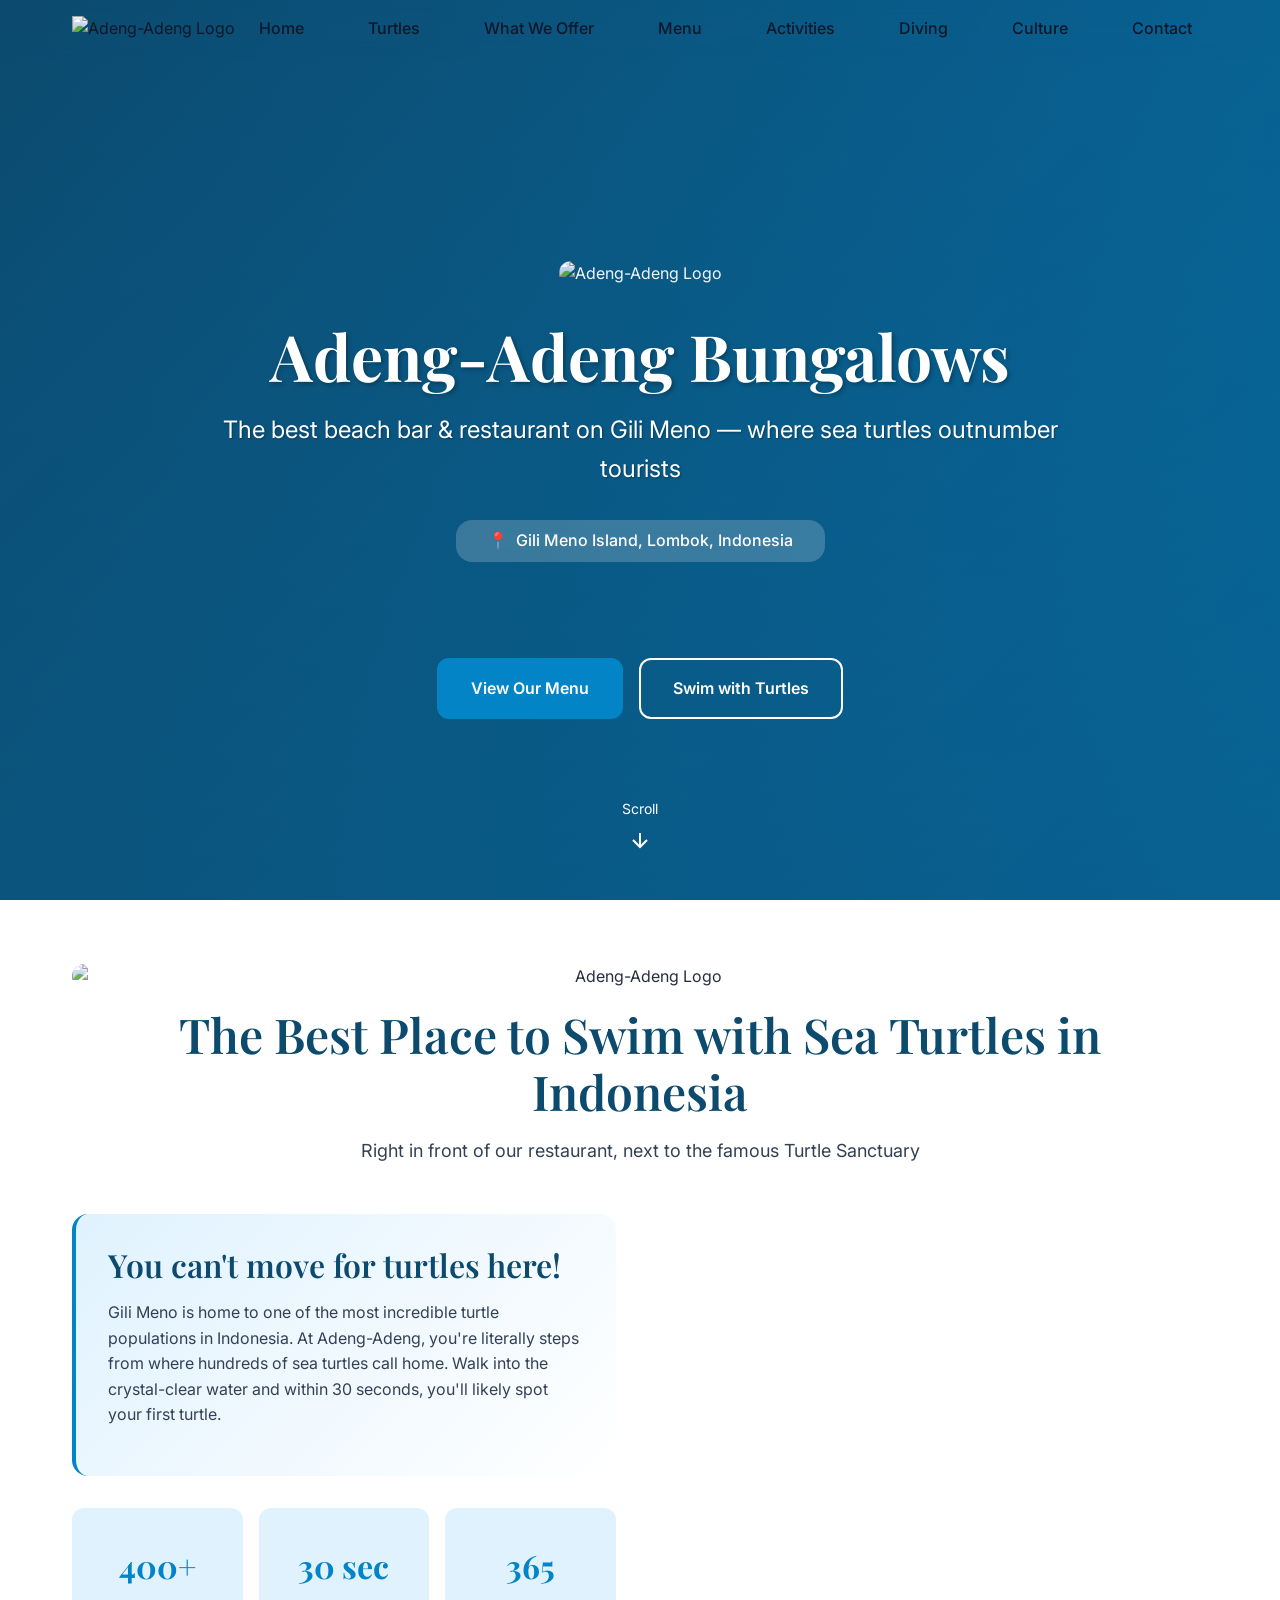
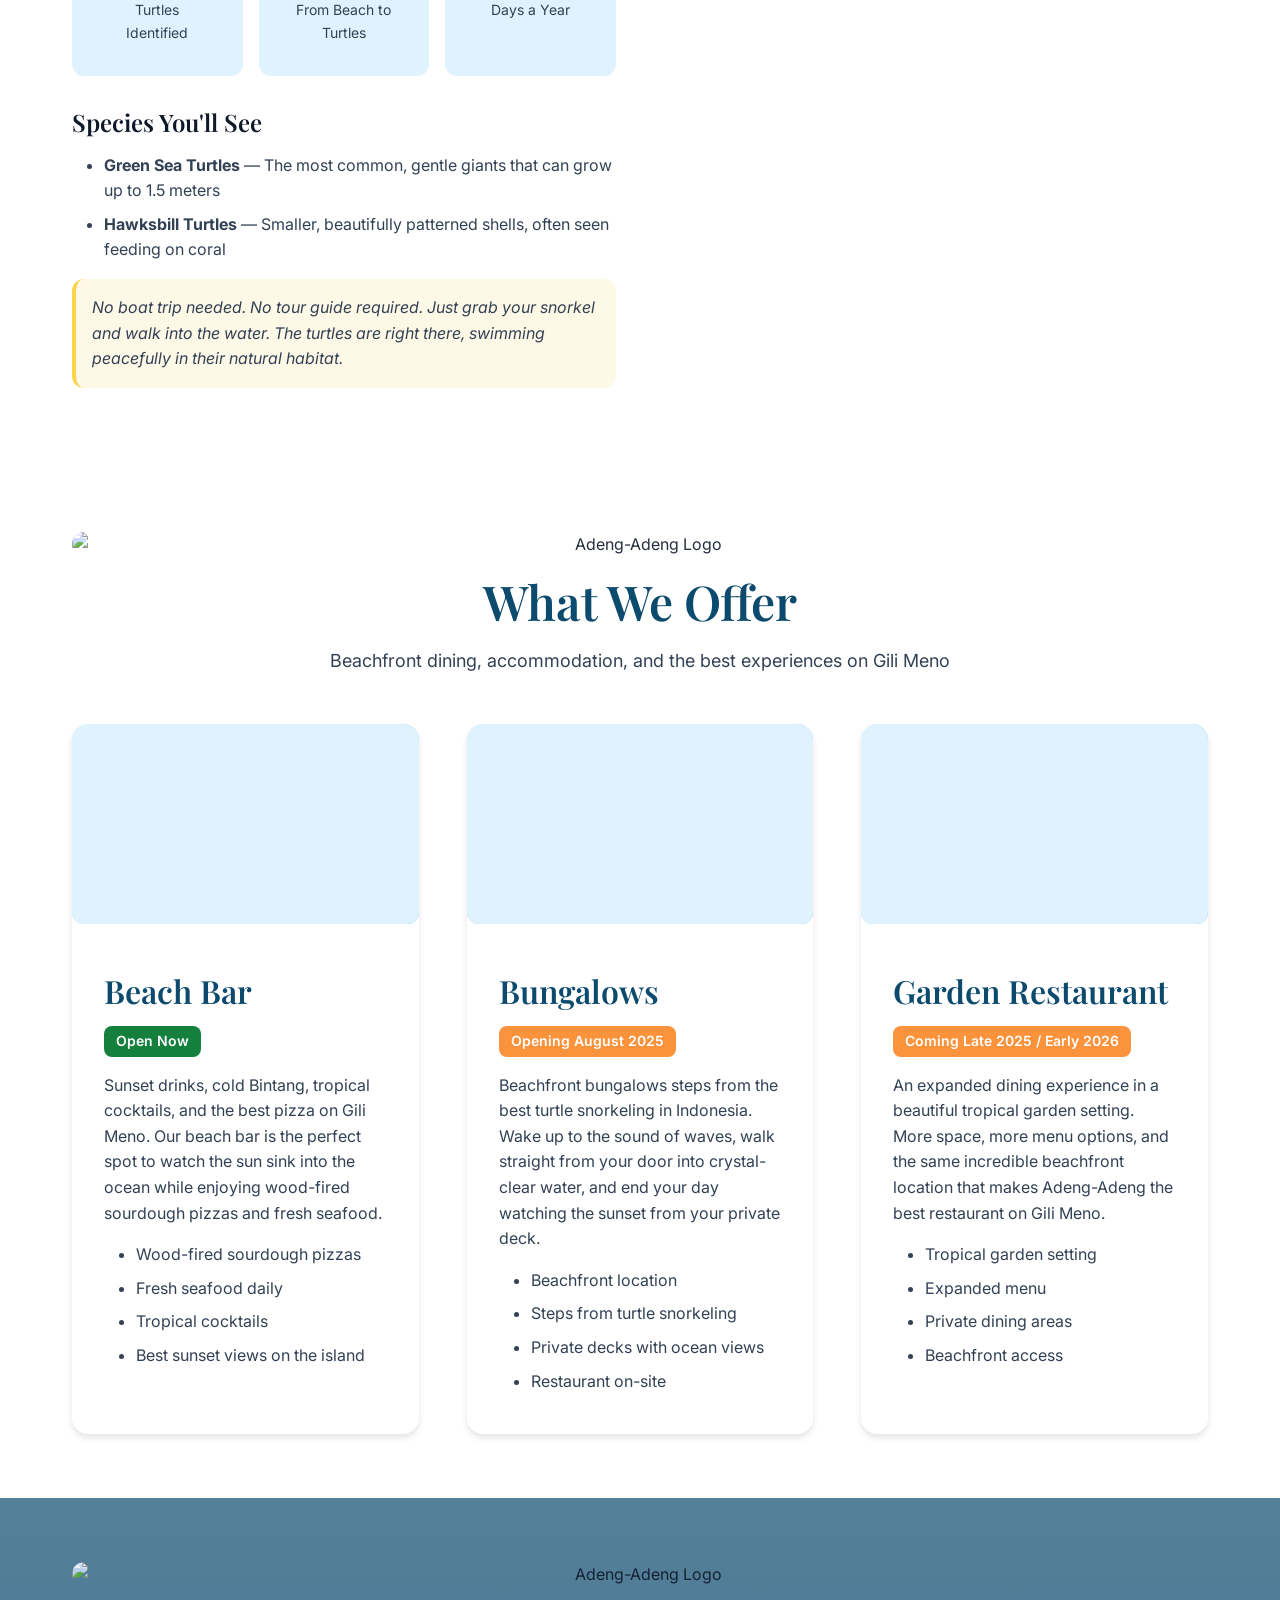
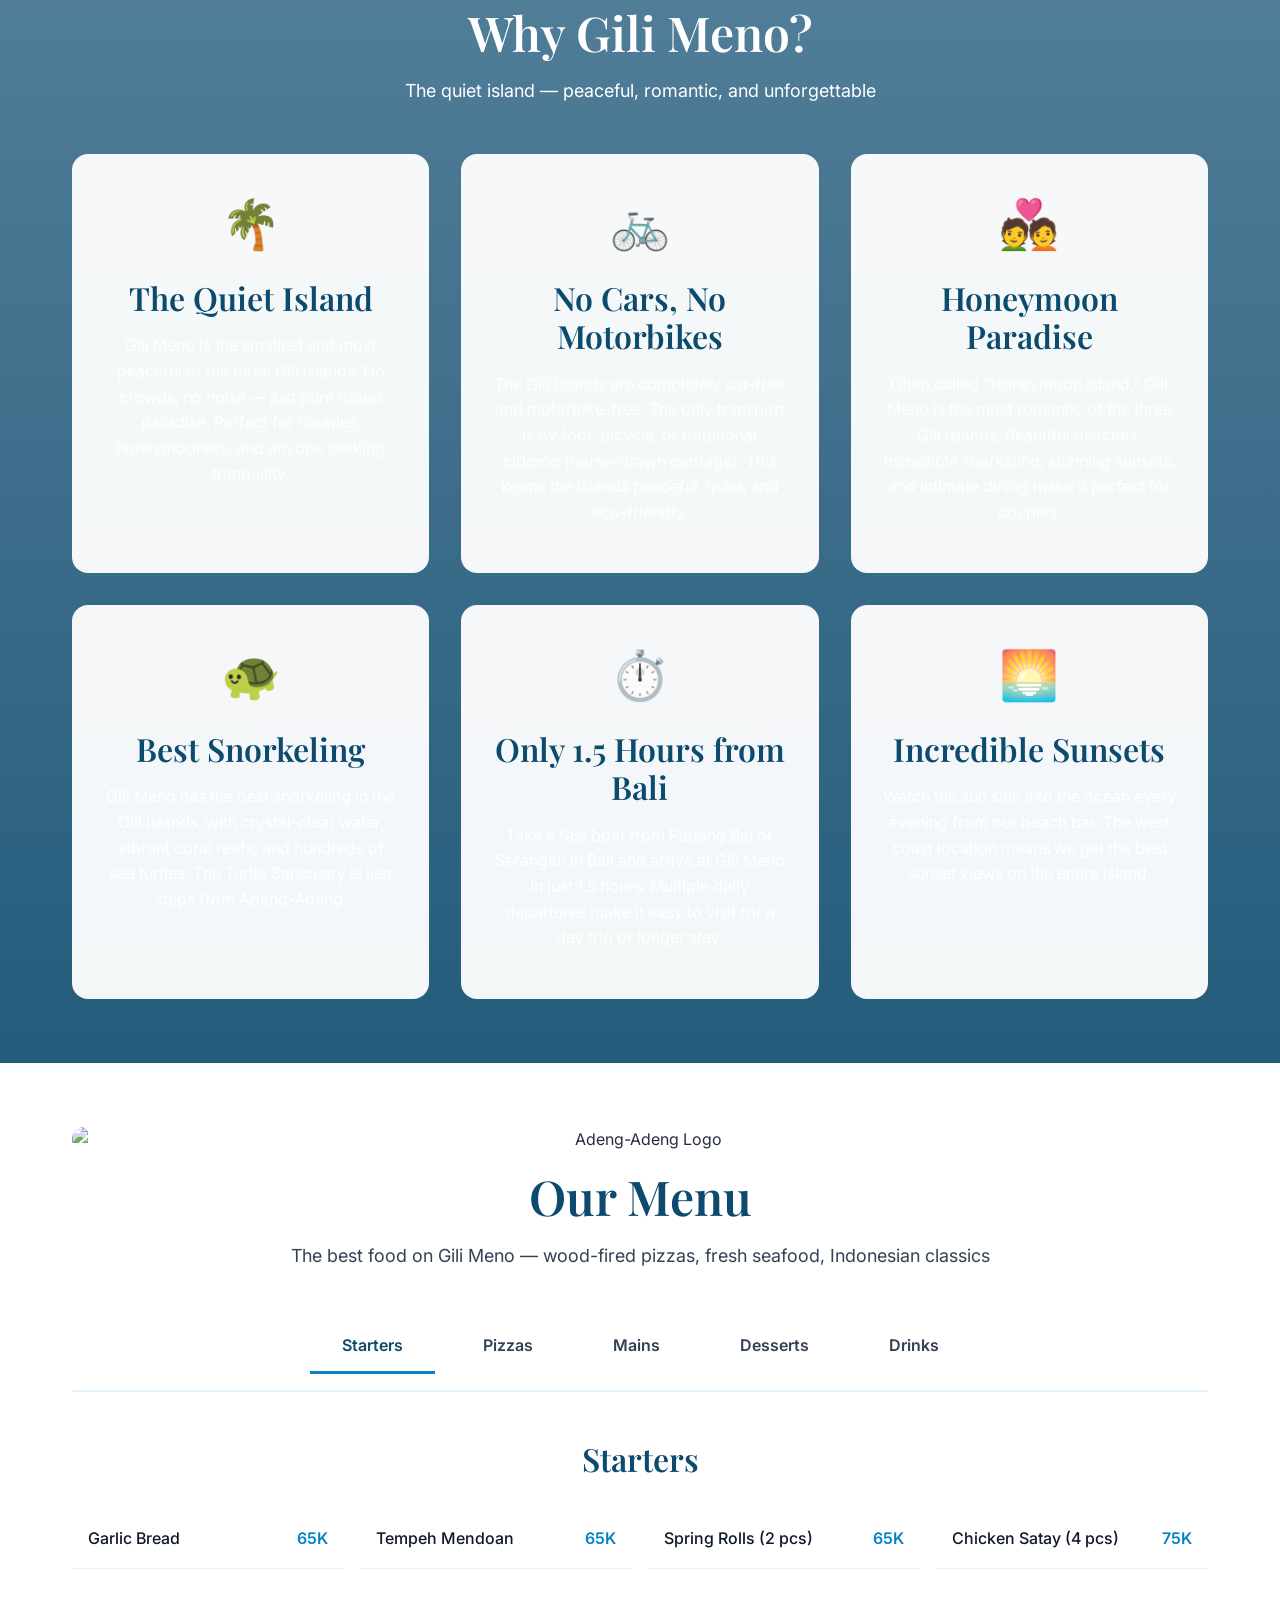
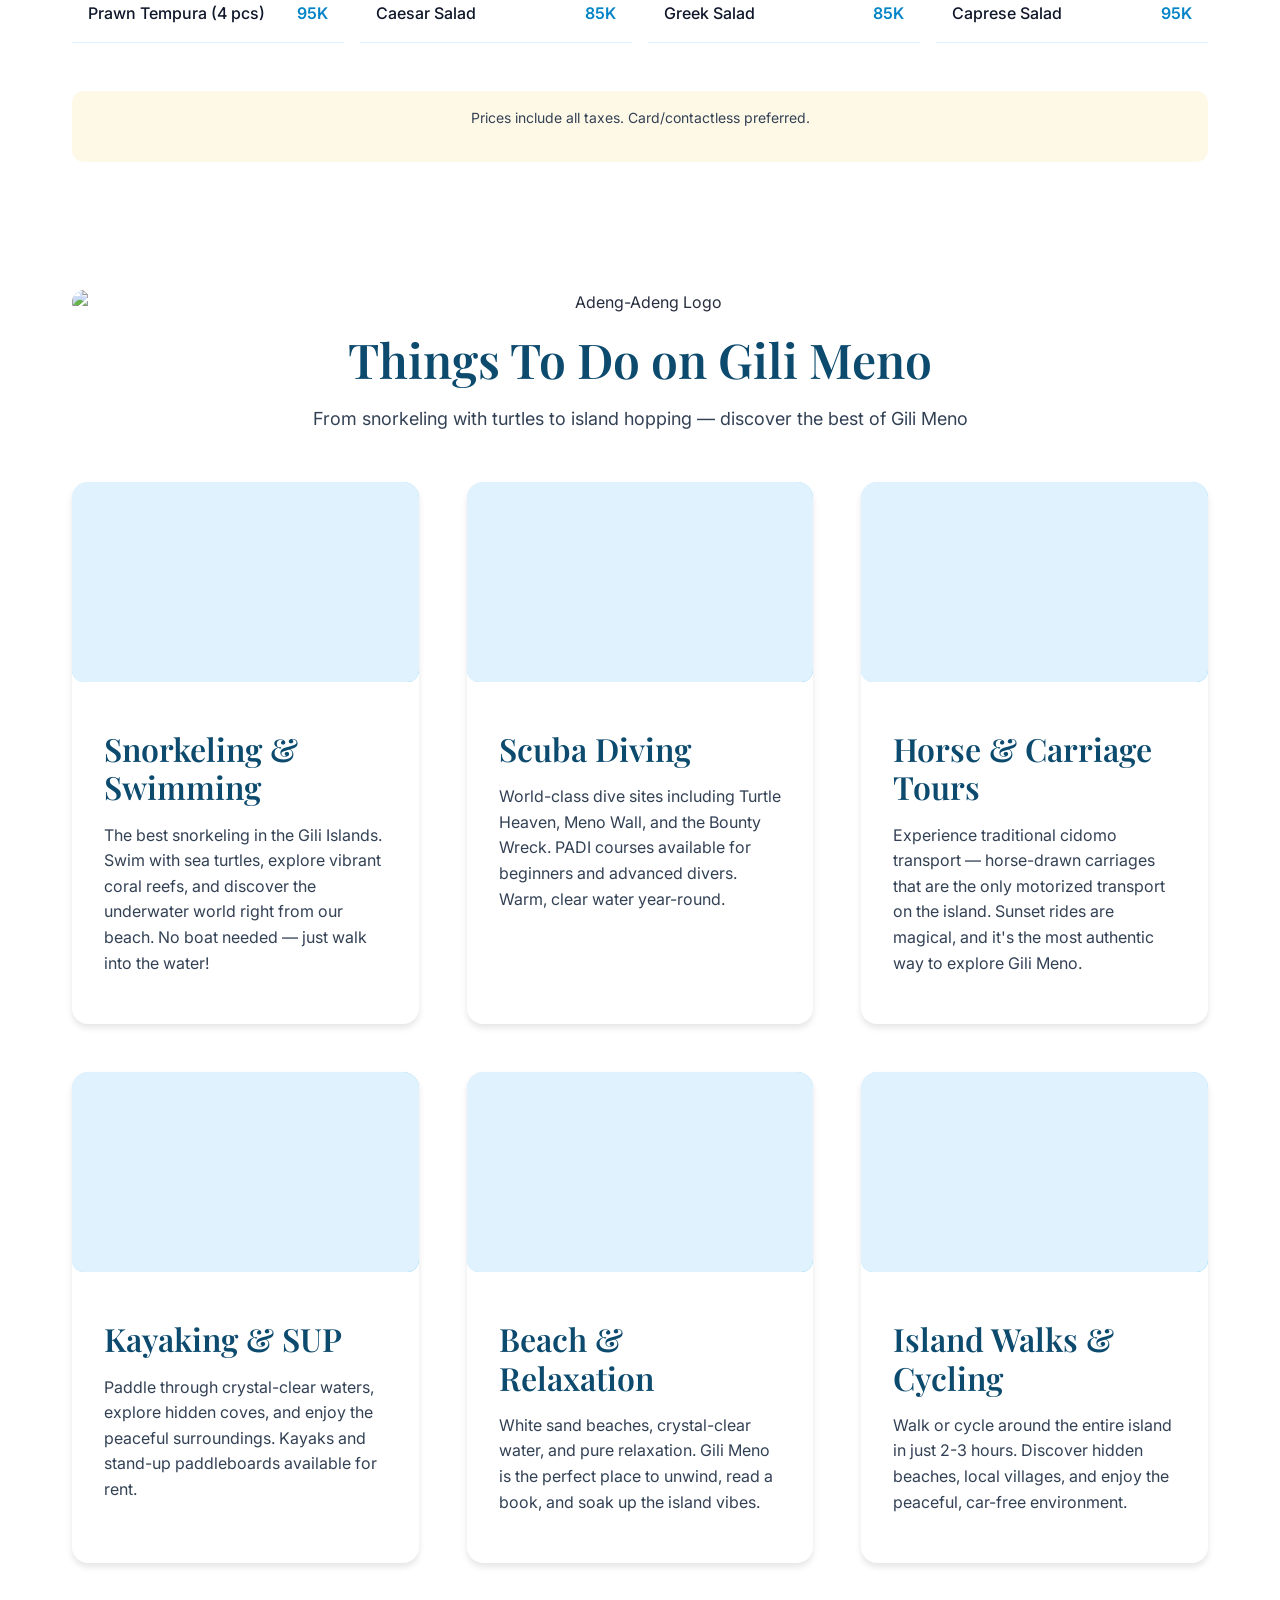
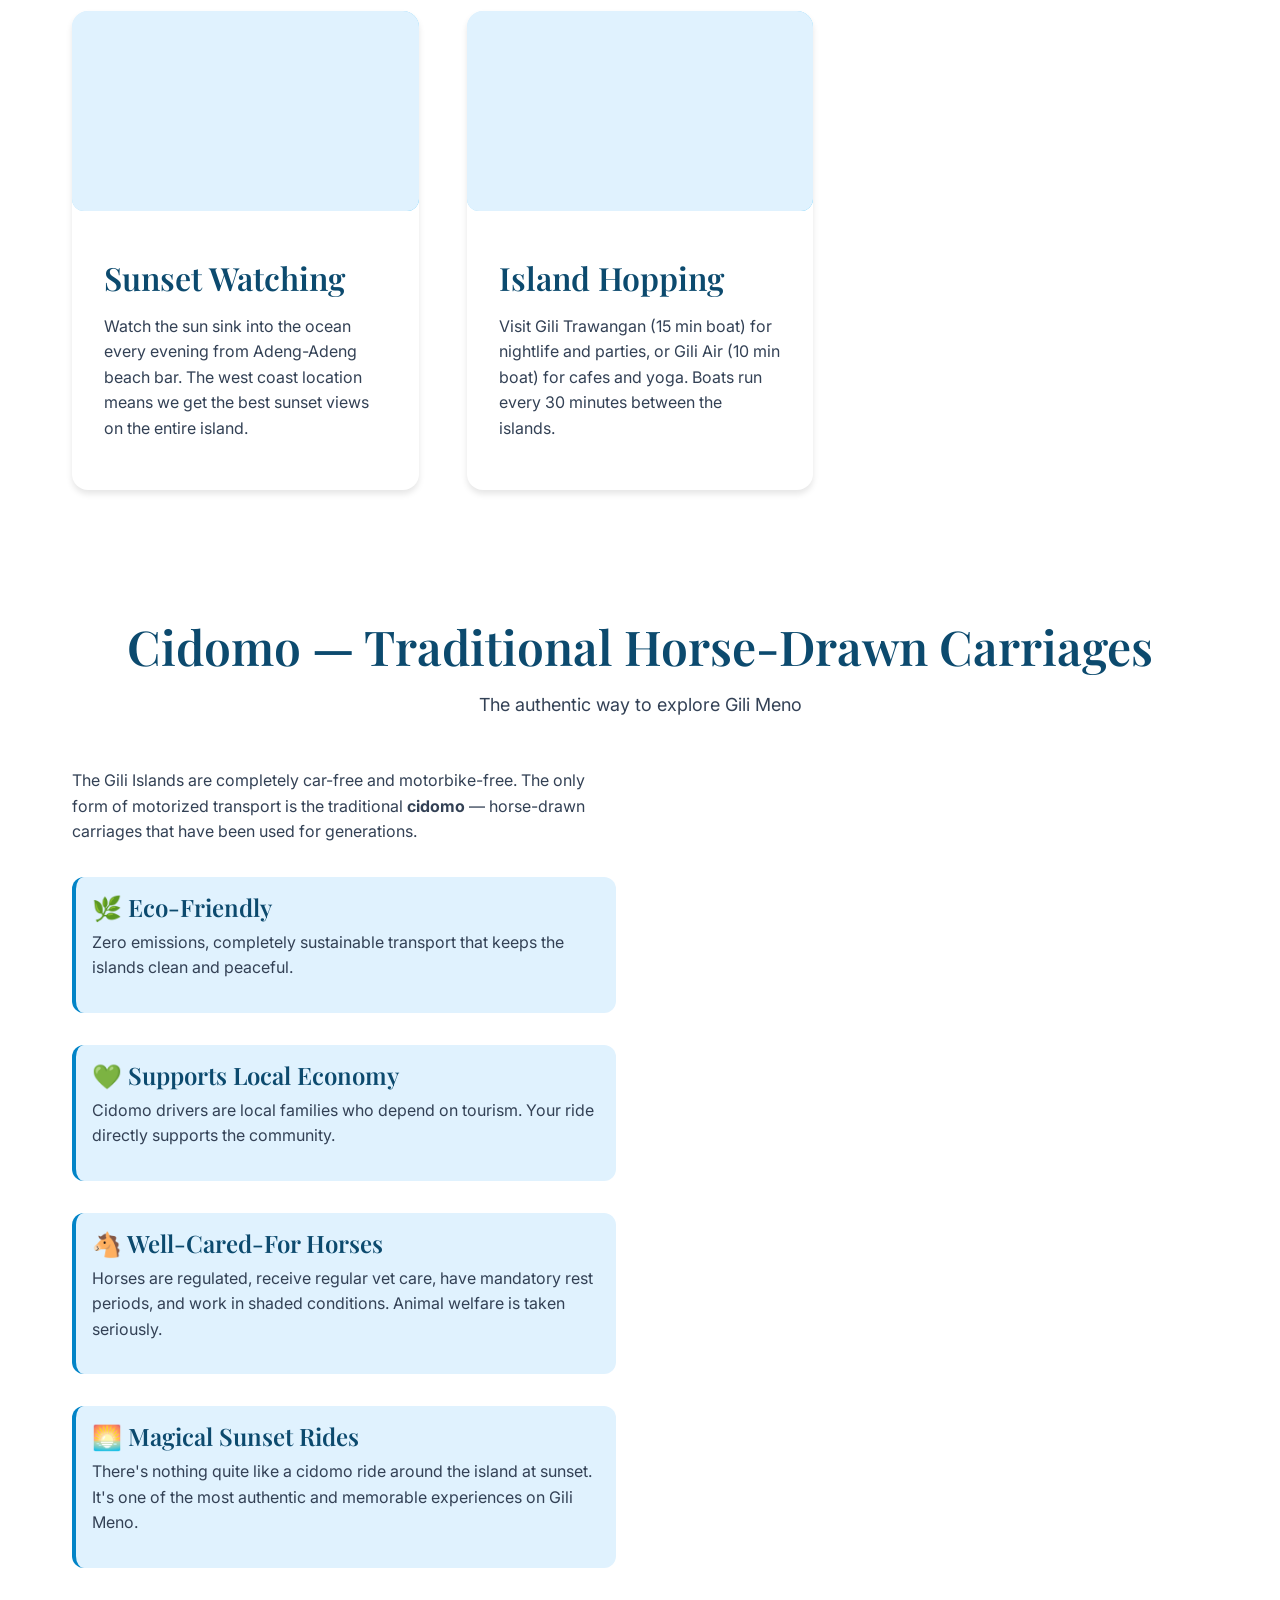
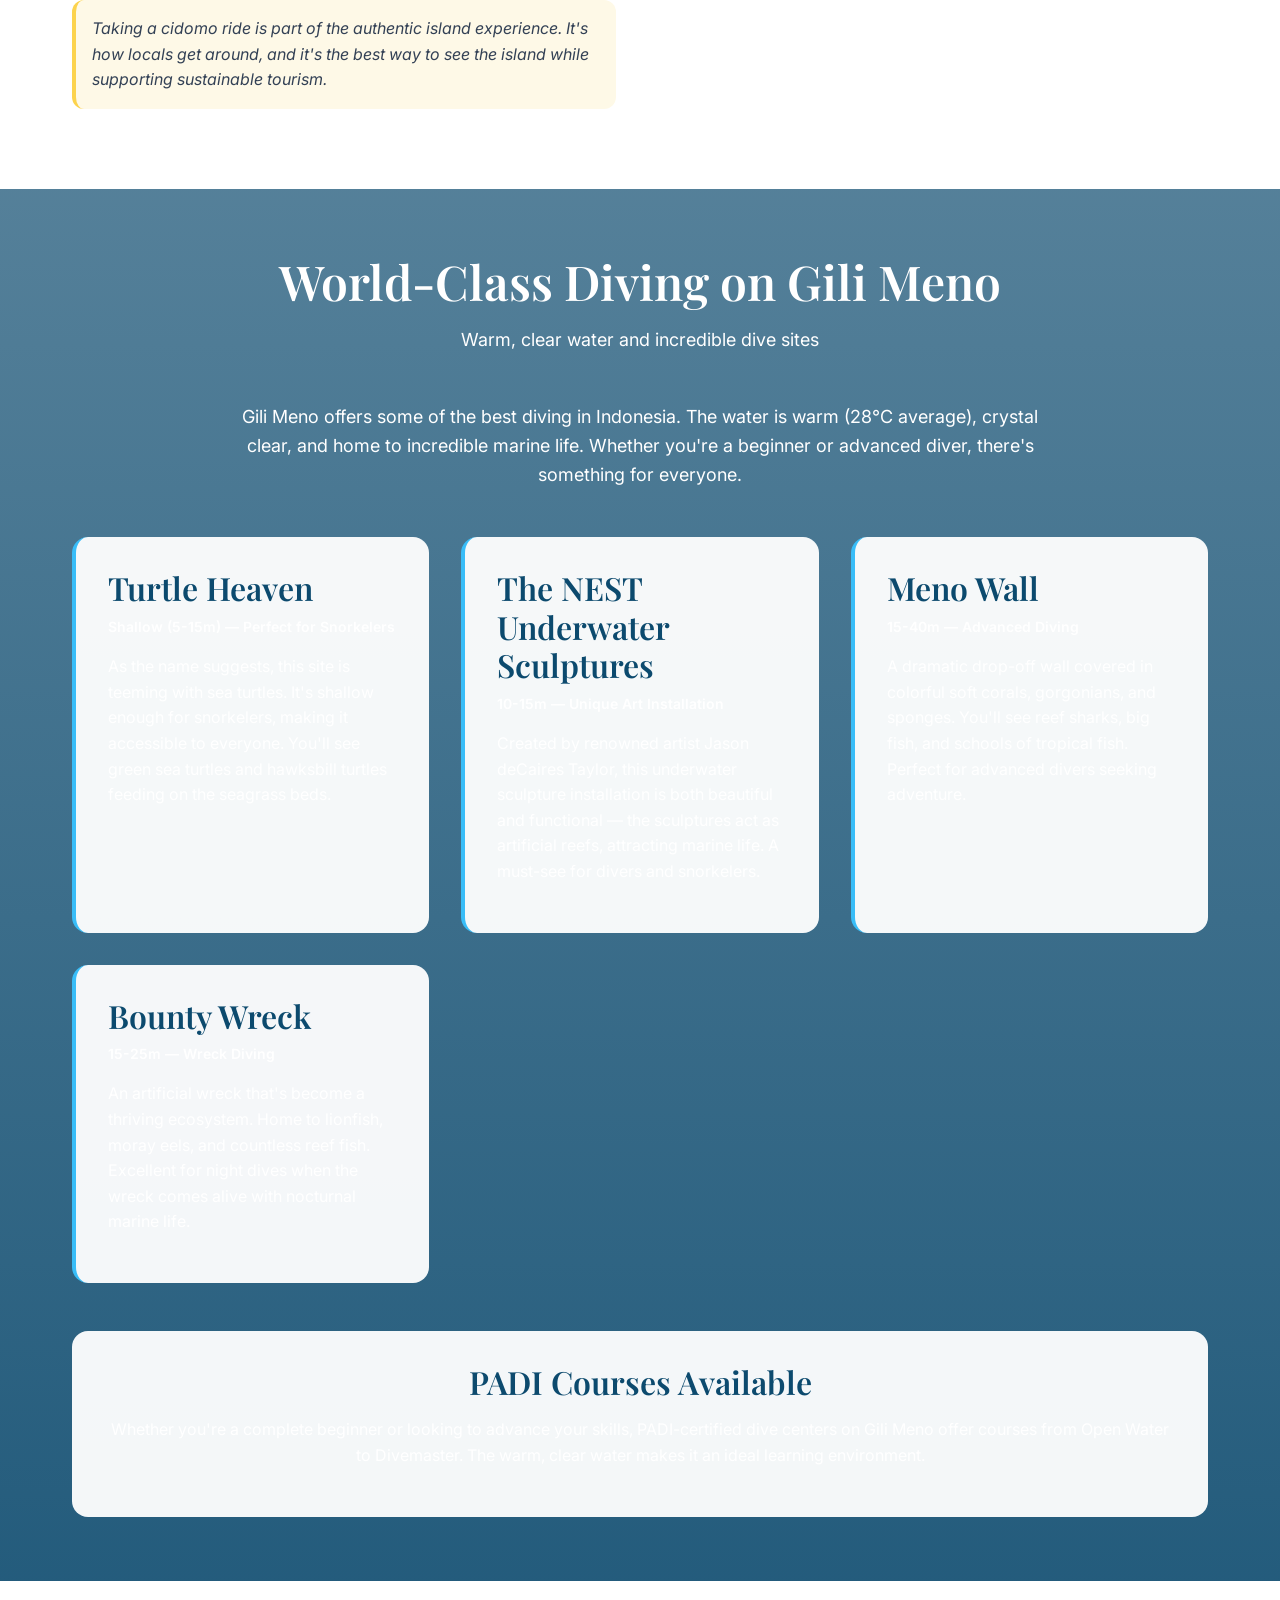
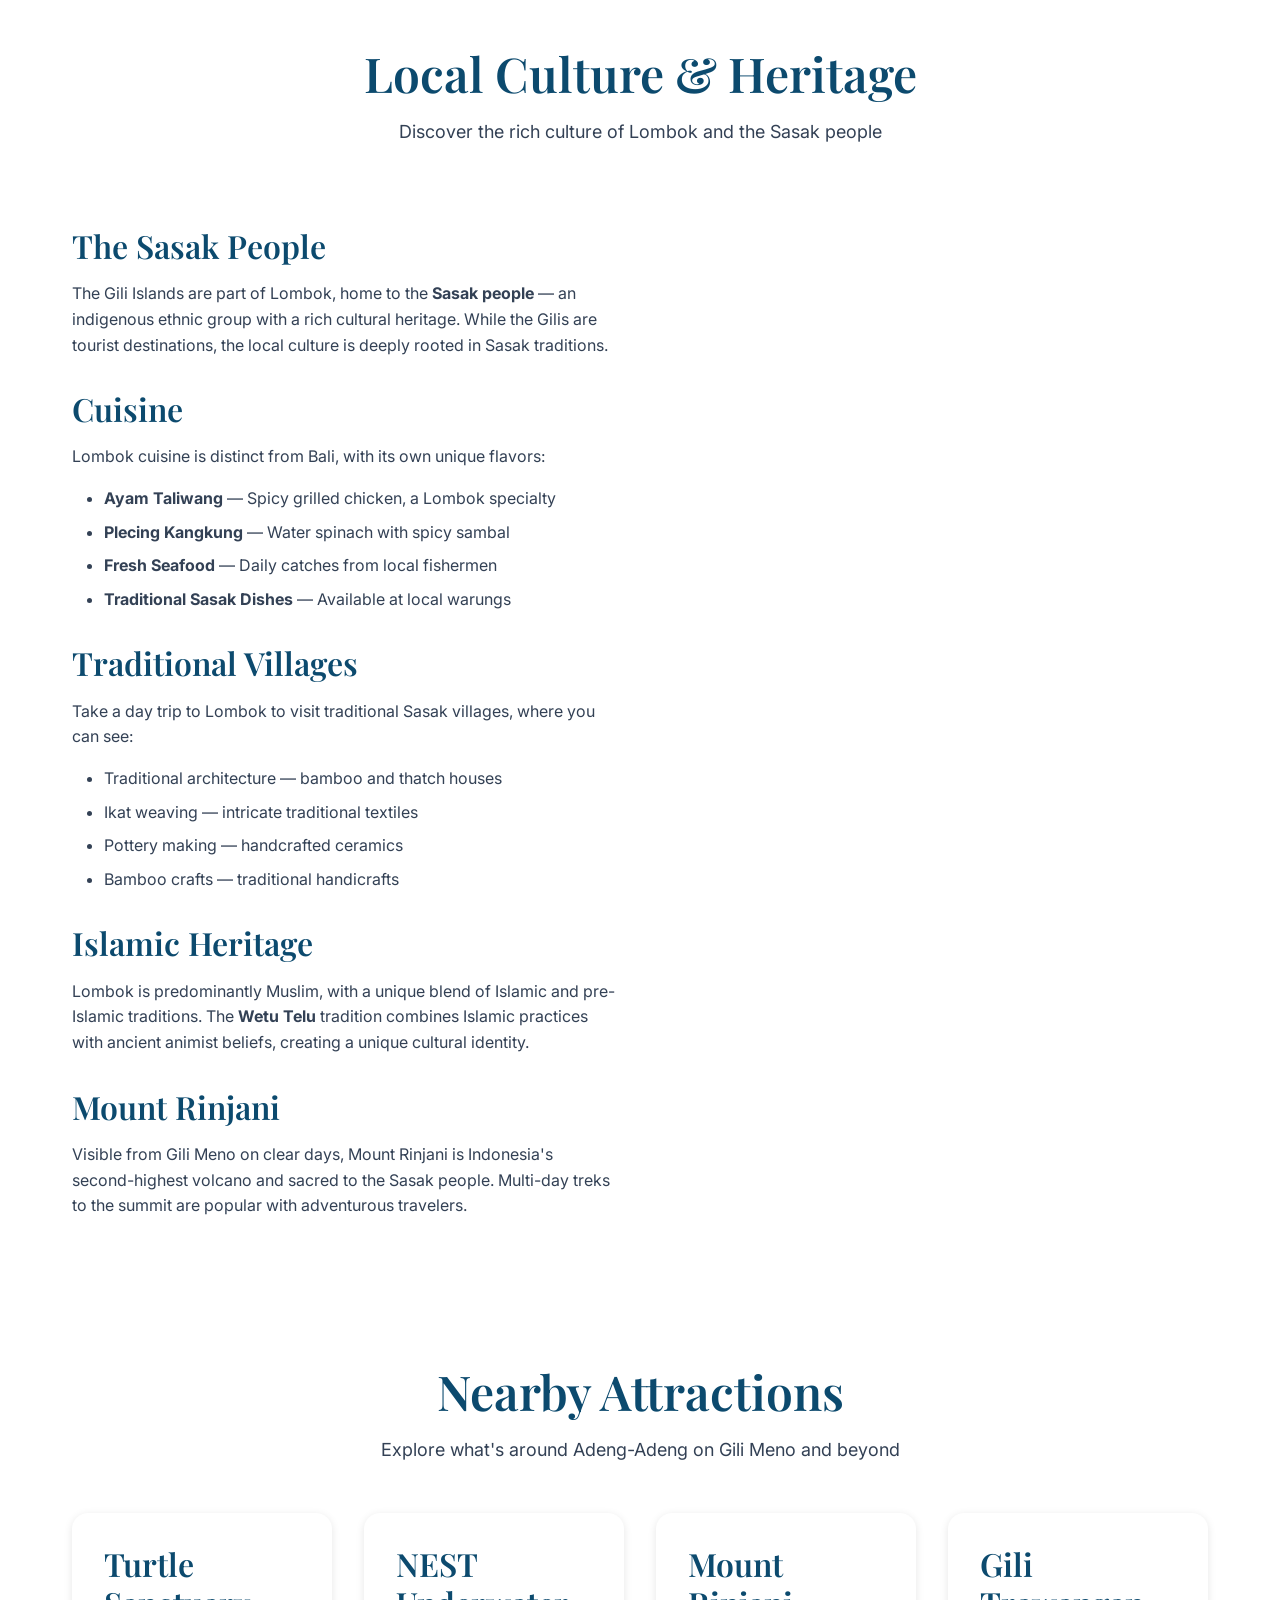
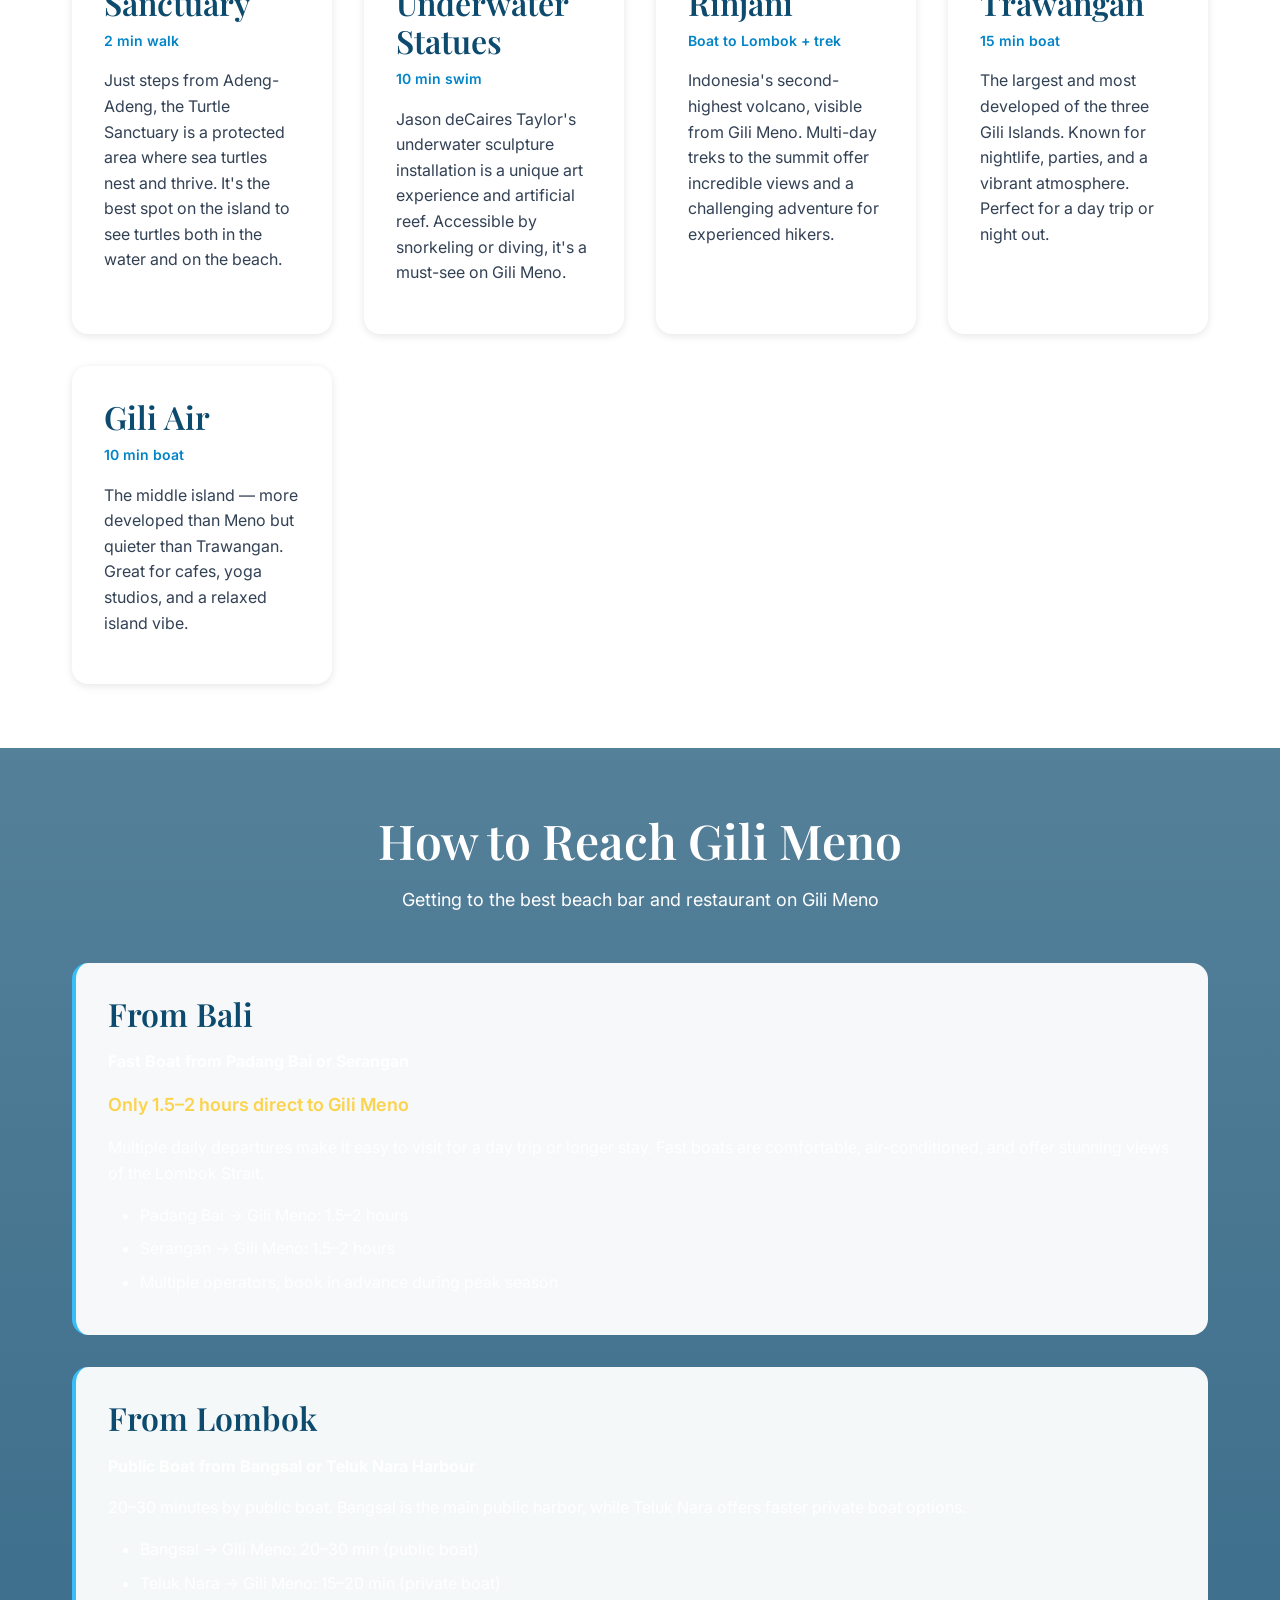
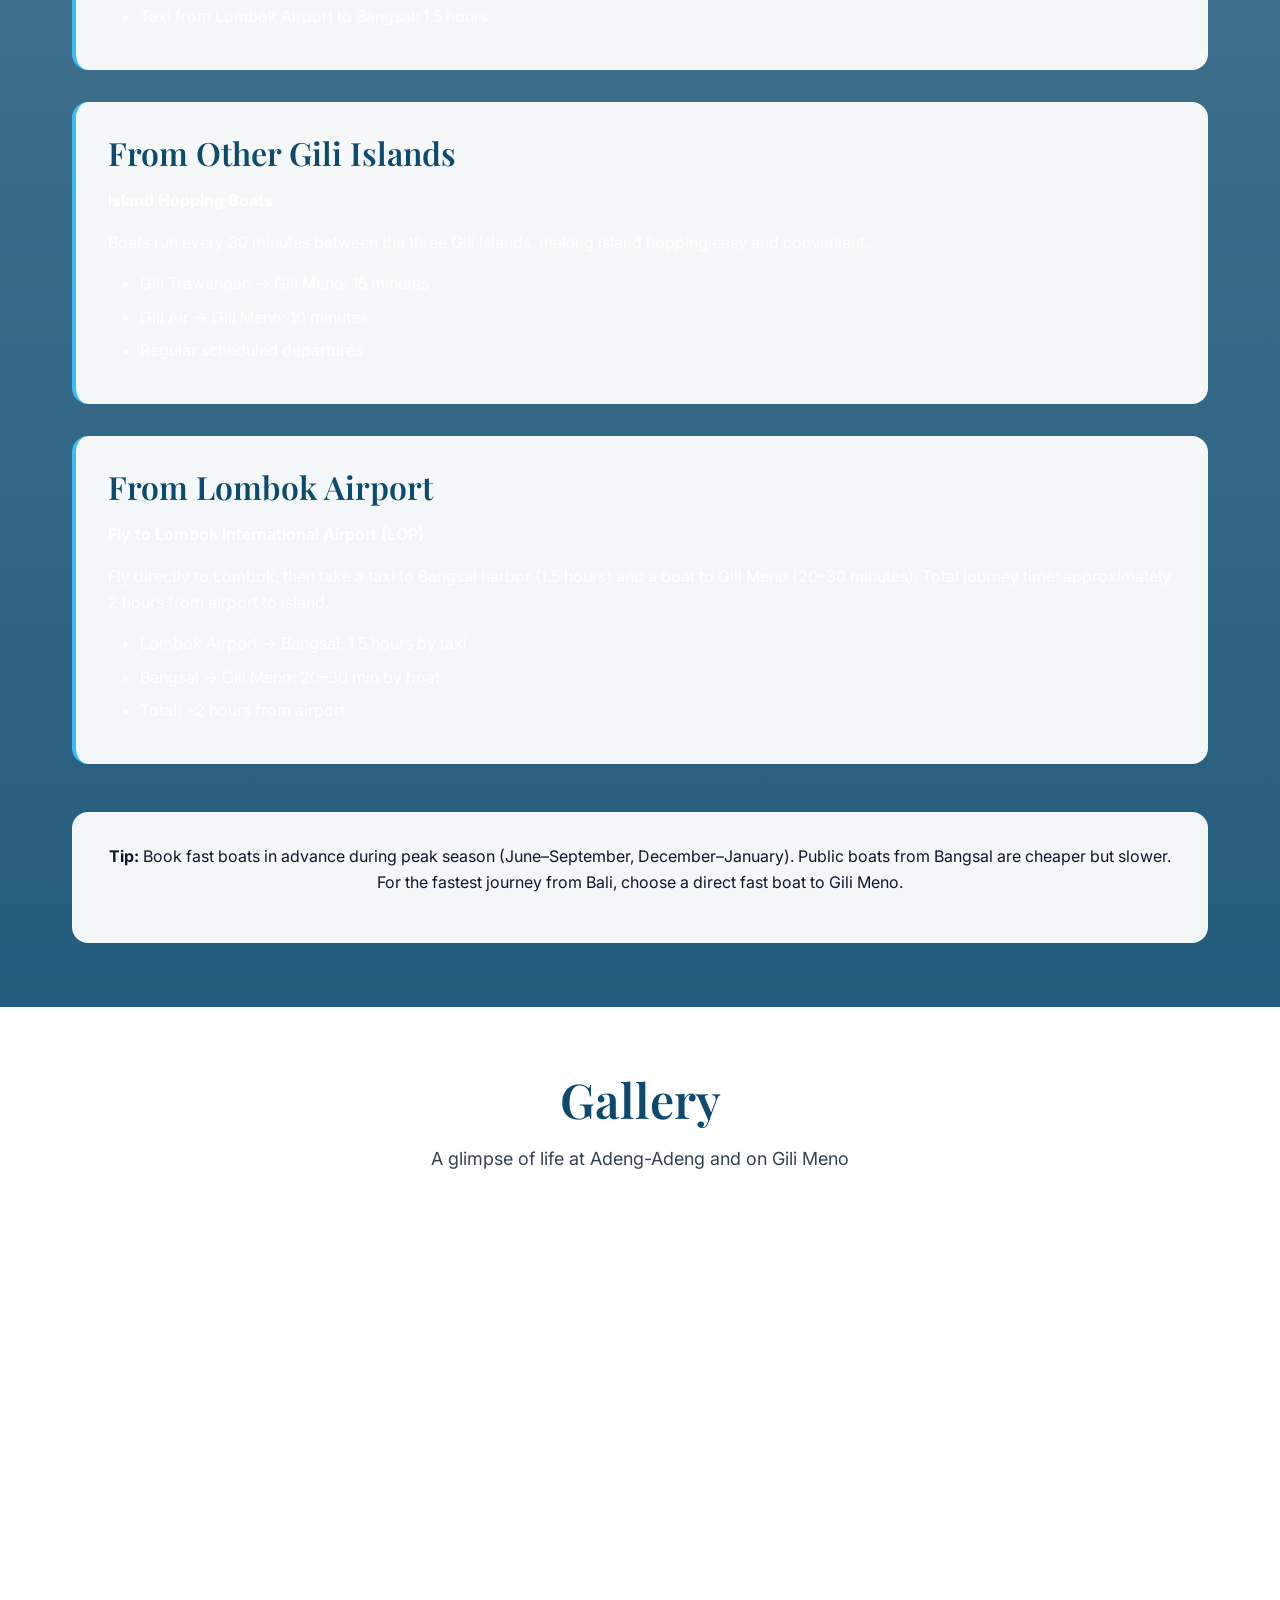
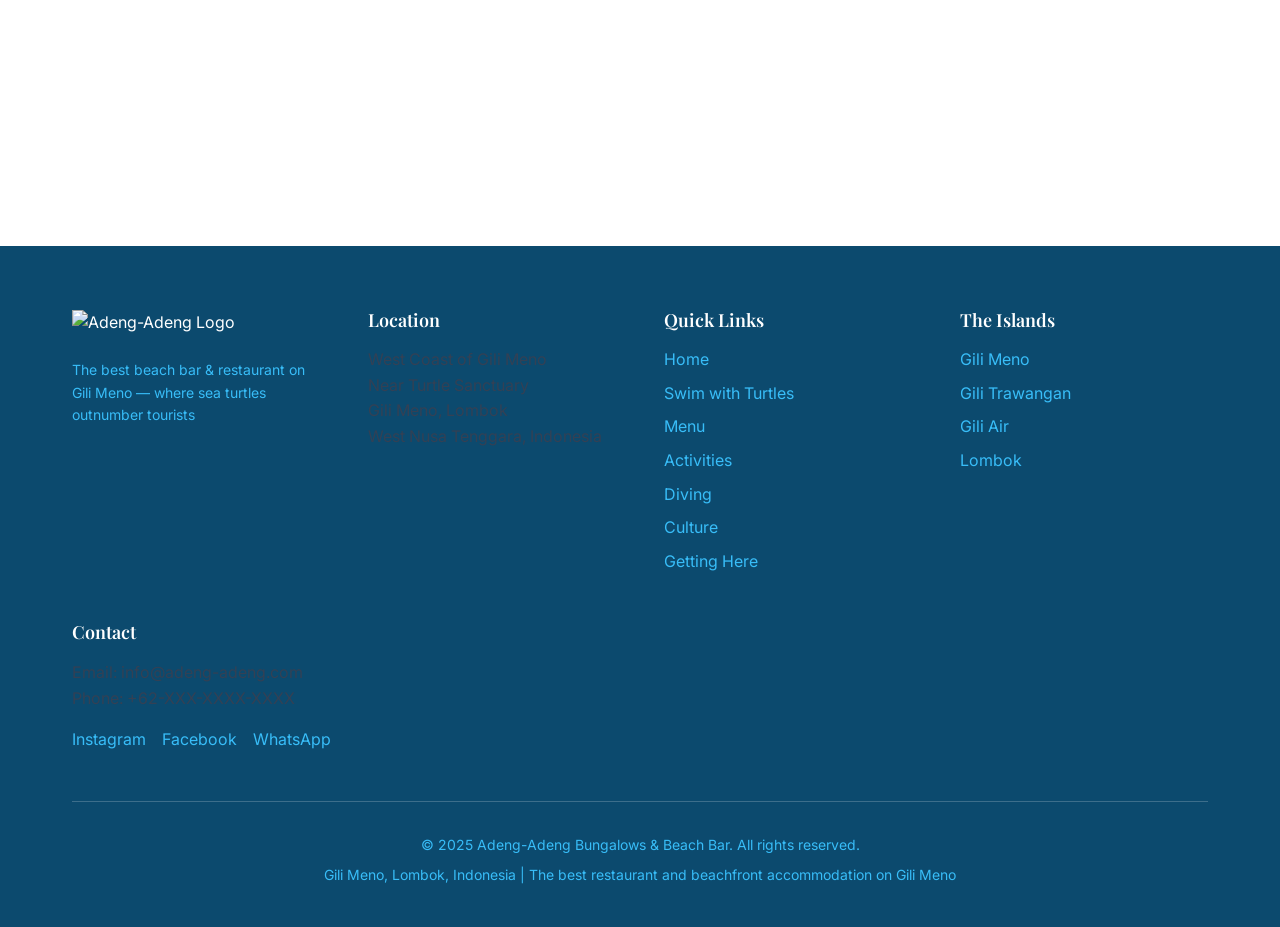
==== index.html @ 61f89f97 "Initial commit: Adeng-Adeng beach bar & bungalows website" ====
<!DOCTYPE html>
<html lang="en">
<head>
    <meta charset="UTF-8">
    <meta name="viewport" content="width=device-width, initial-scale=1.0, maximum-scale=5.0, user-scalable=yes">
    <meta http-equiv="X-UA-Compatible" content="IE=edge">
    <meta name="mobile-web-app-capable" content="yes">
    <meta name="apple-mobile-web-app-capable" content="yes">
    <meta name="apple-mobile-web-app-status-bar-style" content="black-translucent">

    <!-- Primary SEO -->
    <title>Adeng-Adeng Bungalows & Beach Bar | Best Restaurant & Accommodation Gili Meno | Swim with Sea Turtles</title>
    <meta name="description" content="Adeng-Adeng is the best beachfront restaurant and beach bar on Gili Meno island, Indonesia. Located next to the Turtle Sanctuary — swim with wild sea turtles right from our beach! Wood-fired pizza, fresh seafood, stunning sunsets. Bungalows opening 2025. Only 1.5 hours by fast boat from Bali.">
    <meta name="keywords" content="Gili Meno, Gili Meno restaurant, best restaurant Gili Meno, Gili Meno beach bar, Gili Meno bungalows, Gili Meno accommodation, best food Gili Meno, best pizza Gili Meno, swim with turtles, sea turtles Gili Meno, turtle sanctuary, snorkeling Gili Meno, diving Gili Islands, Gili Islands, Gili Trawangan, Gili Air, Lombok, Bali to Gili, fast boat Gili, honeymoon Indonesia, island paradise, beachfront bungalow, sunset bar, eco tourism, West Nusa Tenggara, Mount Rinjani, Sasak culture, Indonesia islands, romantic getaway, quiet island, best beach Gili Meno, wood fired pizza, fresh seafood Indonesia">
    <meta name="author" content="Adeng-Adeng Bungalows">
    <meta name="robots" content="index, follow, max-image-preview:large, max-snippet:-1, max-video-preview:-1">
    <meta name="googlebot" content="index, follow">
    <link rel="canonical" href="https://adeng-adeng.com/">

    <!-- Open Graph / Facebook -->
    <meta property="og:type" content="website">
    <meta property="og:url" content="https://adeng-adeng.com/">
    <meta property="og:title" content="Adeng-Adeng | Best Beach Bar & Restaurant on Gili Meno | Swim with Turtles">
    <meta property="og:description" content="The best beachfront restaurant on Gili Meno island. Swim with sea turtles, enjoy wood-fired pizza, watch incredible sunsets. Only 1.5 hours from Bali. Bungalows opening 2025.">
    <meta property="og:image" content="https://adeng-adeng.com/images/og-image.jpg">
    <meta property="og:image:width" content="1200">
    <meta property="og:image:height" content="630">
    <meta property="og:site_name" content="Adeng-Adeng Bungalows & Beach Bar">
    <meta property="og:locale" content="en_US">

    <!-- Twitter -->
    <meta name="twitter:card" content="summary_large_image">
    <meta name="twitter:url" content="https://adeng-adeng.com/">
    <meta name="twitter:title" content="Adeng-Adeng | Best Restaurant Gili Meno | Swim with Sea Turtles">
    <meta name="twitter:description" content="Beachfront beach bar & restaurant on Gili Meno. The best place in Indonesia to swim with wild sea turtles! 1.5 hours from Bali.">
    <meta name="twitter:image" content="https://adeng-adeng.com/images/twitter-card.jpg">

    <!-- Geographic -->
    <meta name="geo.region" content="ID-NB">
    <meta name="geo.placename" content="Gili Meno, Lombok, Indonesia">
    <meta name="geo.position" content="-8.3507;116.0594">
    <meta name="ICBM" content="-8.3507, 116.0594">

    <!-- Favicon -->
    <link rel="icon" type="image/x-icon" href="/favicon.ico">
    <link rel="icon" type="image/png" sizes="32x32" href="/images/logo/favicon-32x32.png">
    <link rel="icon" type="image/png" sizes="16x16" href="/images/logo/favicon-16x16.png">
    <link rel="apple-touch-icon" sizes="180x180" href="/images/logo/apple-touch-icon.png">
    <link rel="manifest" href="/site.webmanifest">

    <!-- Preconnect for performance -->
    <link rel="preconnect" href="https://fonts.googleapis.com">
    <link rel="preconnect" href="https://fonts.gstatic.com" crossorigin>
    <link rel="preload" href="/images/hero/hero-main.webp" as="image">

    <!-- Google Fonts -->
    <link href="https://fonts.googleapis.com/css2?family=Playfair+Display:wght@400;600;700&family=Inter:wght@300;400;500;600;700&display=swap" rel="stylesheet">

    <!-- Styles -->
    <link rel="stylesheet" href="css/styles.css">

    <!-- Structured Data -->
    <script type="application/ld+json">
    {
        "@context": "https://schema.org",
        "@graph": [
            {
                "@type": "Restaurant",
                "@id": "https://adeng-adeng.com/#restaurant",
                "name": "Adeng-Adeng Beach Bar & Restaurant",
                "image": [
                    "https://adeng-adeng.com/images/beach-bar/beach-bar-1.jpg",
                    "https://adeng-adeng.com/images/food/pizza-1.jpg"
                ],
                "address": {
                    "@type": "PostalAddress",
                    "streetAddress": "West Coast, near Turtle Sanctuary",
                    "addressLocality": "Gili Meno",
                    "addressRegion": "West Nusa Tenggara",
                    "postalCode": "83352",
                    "addressCountry": "ID"
                },
                "geo": {
                    "@type": "GeoCoordinates",
                    "latitude": -8.3507,
                    "longitude": 116.0594
                },
                "url": "https://adeng-adeng.com",
                "telephone": "+62-XXX-XXXX-XXXX",
                "servesCuisine": ["Pizza", "Indonesian", "Seafood", "International", "Vegetarian"],
                "priceRange": "$$",
                "openingHoursSpecification": [
                    {
                        "@type": "OpeningHoursSpecification",
                        "dayOfWeek": ["Monday", "Tuesday", "Wednesday", "Thursday", "Friday", "Saturday", "Sunday"],
                        "opens": "10:00",
                        "closes": "22:00"
                    }
                ],
                "acceptsReservations": "True",
                "menu": "https://adeng-adeng.com/#menu",
                "hasMenu": {
                    "@type": "Menu",
                    "name": "Adeng-Adeng Menu",
                    "description": "Wood-fired sourdough pizzas, fresh seafood, Indonesian classics, and tropical cocktails"
                },
                "aggregateRating": {
                    "@type": "AggregateRating",
                    "ratingValue": "4.8",
                    "reviewCount": "150"
                }
            },
            {
                "@type": "LodgingBusiness",
                "@id": "https://adeng-adeng.com/#bungalows",
                "name": "Adeng-Adeng Bungalows",
                "description": "Beachfront bungalows on Gili Meno island, steps from the best turtle snorkeling in Indonesia. Opening August 2025.",
                "image": "https://adeng-adeng.com/images/bungalows/bungalow-1.jpg",
                "address": {
                    "@type": "PostalAddress",
                    "streetAddress": "West Coast, near Turtle Sanctuary",
                    "addressLocality": "Gili Meno",
                    "addressRegion": "West Nusa Tenggara",
                    "addressCountry": "ID"
                },
                "geo": {
                    "@type": "GeoCoordinates",
                    "latitude": -8.3507,
                    "longitude": 116.0594
                },
                "amenityFeature": [
                    {"@type": "LocationFeatureSpecification", "name": "Beachfront"},
                    {"@type": "LocationFeatureSpecification", "name": "Restaurant on-site"},
                    {"@type": "LocationFeatureSpecification", "name": "Snorkeling from beach"},
                    {"@type": "LocationFeatureSpecification", "name": "Near Turtle Sanctuary"}
                ],
                "checkinTime": "14:00",
                "checkoutTime": "11:00"
            },
            {
                "@type": "TouristAttraction",
                "@id": "https://adeng-adeng.com/#turtle-snorkeling",
                "name": "Turtle Point Snorkeling at Adeng-Adeng",
                "description": "The best place to swim with wild sea turtles in Indonesia. Green sea turtles and hawksbill turtles can be seen daily just steps from Adeng-Adeng beach bar.",
                "image": "https://adeng-adeng.com/images/turtles/turtle-swimming-1.jpg",
                "address": {
                    "@type": "PostalAddress",
                    "addressLocality": "Gili Meno",
                    "addressRegion": "West Nusa Tenggara",
                    "addressCountry": "ID"
                },
                "isAccessibleForFree": true,
                "publicAccess": true
            },
            {
                "@type": "WebSite",
                "@id": "https://adeng-adeng.com/#website",
                "url": "https://adeng-adeng.com",
                "name": "Adeng-Adeng Bungalows & Beach Bar",
                "description": "Best restaurant and beachfront accommodation on Gili Meno, Indonesia",
                "publisher": {
                    "@type": "Organization",
                    "name": "Adeng-Adeng",
                    "logo": {
                        "@type": "ImageObject",
                        "url": "https://adeng-adeng.com/images/logo/adeng-adeng-logo.png"
                    }
                }
            },
            {
                "@type": "BreadcrumbList",
                "@id": "https://adeng-adeng.com/#breadcrumb",
                "itemListElement": [
                    {
                        "@type": "ListItem",
                        "position": 1,
                        "name": "Home",
                        "item": "https://adeng-adeng.com/"
                    }
                ]
            }
        ]
    }
    </script>

    <!-- FAQ Schema -->
    <script type="application/ld+json">
    {
        "@context": "https://schema.org",
        "@type": "FAQPage",
        "mainEntity": [
            {
                "@type": "Question",
                "name": "How do I get to Gili Meno from Bali?",
                "acceptedAnswer": {
                    "@type": "Answer",
                    "text": "Take a fast boat from Padang Bai or Serangan in Bali. The journey takes approximately 1.5 to 2 hours and boats run daily. You can also fly to Lombok International Airport (LOP) and take a 30-minute boat from Bangsal harbour."
                }
            },
            {
                "@type": "Question",
                "name": "Can I swim with sea turtles at Gili Meno?",
                "acceptedAnswer": {
                    "@type": "Answer",
                    "text": "Yes! Gili Meno is one of the best places in the world to swim with wild sea turtles. At Adeng-Adeng, you can see green sea turtles and hawksbill turtles just steps from the beach. No boat trip needed — just walk into the water and you'll likely spot turtles within minutes."
                }
            },
            {
                "@type": "Question",
                "name": "What is the best restaurant on Gili Meno?",
                "acceptedAnswer": {
                    "@type": "Answer",
                    "text": "Adeng-Adeng Beach Bar & Restaurant is known for having the best food on Gili Meno, featuring wood-fired sourdough pizzas, fresh seafood, Indonesian classics like Beef Rendang and Nasi Goreng, plus an extensive cocktail menu — all served beachfront with stunning sunset views."
                }
            },
            {
                "@type": "Question",
                "name": "Are there cars on Gili Meno?",
                "acceptedAnswer": {
                    "@type": "Answer",
                    "text": "No! The Gili Islands are completely car-free and motorbike-free. The only transport is by foot, bicycle, or cidomo (traditional horse-drawn carriage). This keeps the islands peaceful, quiet, and eco-friendly."
                }
            },
            {
                "@type": "Question",
                "name": "Which Gili island is best for couples?",
                "acceptedAnswer": {
                    "@type": "Answer",
                    "text": "Gili Meno is considered the most romantic of the three Gili Islands, often called 'Honeymoon Island'. It's the quietest and most peaceful, with beautiful beaches, incredible turtle snorkeling, and stunning sunsets — perfect for couples and honeymooners."
                }
            }
        ]
    }
    </script>
</head>
<body>
    <!-- Navigation -->
    <nav class="navbar" id="navbar">
        <div class="container">
            <div class="nav-wrapper">
                <a href="#" class="logo">
                    <img src="images/logo/adeng-adeng-logo.svg" alt="Adeng-Adeng Logo" class="logo-img">
                </a>
                <button class="mobile-menu-toggle" id="mobileMenuToggle" aria-label="Toggle menu">
                    <span></span>
                    <span></span>
                    <span></span>
                </button>
                <ul class="nav-menu" id="navMenu">
                    <li><a href="#home" class="nav-link">Home</a></li>
                    <li><a href="#turtles" class="nav-link">Turtles</a></li>
                    <li><a href="#what-we-offer" class="nav-link">What We Offer</a></li>
                    <li><a href="#menu" class="nav-link">Menu</a></li>
                    <li><a href="#activities" class="nav-link">Activities</a></li>
                    <li><a href="#diving" class="nav-link">Diving</a></li>
                    <li><a href="#culture" class="nav-link">Culture</a></li>
                    <li><a href="#contact" class="nav-link">Contact</a></li>
                </ul>
            </div>
        </div>
    </nav>

    <!-- Hero Section -->
    <section class="hero" id="home">
        <div class="hero-overlay"></div>
            <div class="hero-content">
            <div class="hero-logo">
                <a href="#home" class="hero-logo-link">
                    <img src="images/logo/adeng-adeng-logo.svg" alt="Adeng-Adeng Logo" class="hero-logo-img">
                </a>
            </div>
            <h1 class="hero-title">Adeng-Adeng Bungalows</h1>
            <p class="hero-subtitle">The best beach bar & restaurant on Gili Meno — where sea turtles outnumber tourists</p>
            <div class="hero-location">
                <span>📍</span> Gili Meno Island, Lombok, Indonesia
            </div>
            <div class="hero-cta">
                <a href="#menu" class="btn btn-primary">View Our Menu</a>
                <a href="#turtles" class="btn btn-secondary">Swim with Turtles</a>
            </div>
        </div>
        <div class="scroll-indicator">
            <span>Scroll</span>
            <svg width="24" height="24" viewBox="0 0 24 24" fill="none" stroke="currentColor" stroke-width="2">
                <path d="M12 5v14M19 12l-7 7-7-7"/>
            </svg>
        </div>
    </section>

    <!-- Turtle Section -->
    <section class="section turtles-section" id="turtles">
        <div class="container">
            <div class="section-header">
                <div class="section-logo">
                    <img src="images/logo/adeng-adeng-logo.svg" alt="Adeng-Adeng Logo" class="section-logo-img">
                </div>
                <h2 class="section-title">The Best Place to Swim with Sea Turtles in Indonesia</h2>
                <p class="section-subtitle">Right in front of our restaurant, next to the famous Turtle Sanctuary</p>
            </div>
            <div class="turtles-content">
                <div class="turtles-text">
                    <div class="highlight-box">
                        <h3>You can't move for turtles here!</h3>
                        <p>Gili Meno is home to one of the most incredible turtle populations in Indonesia. At Adeng-Adeng, you're literally steps from where hundreds of sea turtles call home. Walk into the crystal-clear water and within 30 seconds, you'll likely spot your first turtle.</p>
                    </div>
                    <div class="turtle-facts">
                        <div class="fact-card">
                            <div class="fact-number">400+</div>
                            <div class="fact-label">Turtles Identified</div>
                        </div>
                        <div class="fact-card">
                            <div class="fact-number">30 sec</div>
                            <div class="fact-label">From Beach to Turtles</div>
                        </div>
                        <div class="fact-card">
                            <div class="fact-number">365</div>
                            <div class="fact-label">Days a Year</div>
                        </div>
                    </div>
                    <div class="turtle-species">
                        <h4>Species You'll See</h4>
                        <ul>
                            <li><strong>Green Sea Turtles</strong> — The most common, gentle giants that can grow up to 1.5 meters</li>
                            <li><strong>Hawksbill Turtles</strong> — Smaller, beautifully patterned shells, often seen feeding on coral</li>
                        </ul>
                        <p class="turtle-note">No boat trip needed. No tour guide required. Just grab your snorkel and walk into the water. The turtles are right there, swimming peacefully in their natural habitat.</p>
                    </div>
                </div>
                <div class="turtles-images">
                    <div class="image-grid">
                        <div class="image-card">
                            <picture>
                                <source srcset="images/turtles/turtles-1.webp" type="image/webp">
                                <img src="images/turtles/turtles-1.jpg" alt="Green sea turtle swimming near Gili Meno beach" loading="lazy" decoding="async">
                            </picture>
                        </div>
                        <div class="image-card">
                            <picture>
                                <source srcset="images/turtles/turtles-2.webp" type="image/webp">
                                <img src="images/turtles/turtles-2.jpg" alt="Hawksbill turtle at Turtle Sanctuary Gili Meno" loading="lazy" decoding="async">
                            </picture>
                        </div>
                        <div class="image-card">
                            <picture>
                                <source srcset="images/turtles/turtles-3.webp" type="image/webp">
                                <img src="images/turtles/turtles-3.jpg" alt="Snorkeling with sea turtles Gili Meno" loading="lazy" decoding="async">
                            </picture>
                        </div>
                    </div>
                </div>
            </div>
        </div>
    </section>

    <!-- What We Offer Section -->
    <section class="section offer-section" id="what-we-offer">
        <div class="container">
            <div class="section-header">
                <div class="section-logo">
                    <img src="images/logo/adeng-adeng-logo.svg" alt="Adeng-Adeng Logo" class="section-logo-img">
                </div>
                <h2 class="section-title">What We Offer</h2>
                <p class="section-subtitle">Beachfront dining, accommodation, and the best experiences on Gili Meno</p>
            </div>
            <div class="offer-grid">
                <div class="offer-card">
                    <div class="card-image">
                        <picture>
                            <source srcset="images/beach-bar/beach-bar-1.webp" type="image/webp">
                            <img src="images/beach-bar/beach-bar-1.jpg" alt="Beach bar Gili Meno sunset drinks" loading="lazy" decoding="async">
                        </picture>
                    </div>
                    <div class="card-content">
                        <h3>Beach Bar</h3>
                        <p class="status-badge open">Open Now</p>
                        <p>Sunset drinks, cold Bintang, tropical cocktails, and the best pizza on Gili Meno. Our beach bar is the perfect spot to watch the sun sink into the ocean while enjoying wood-fired sourdough pizzas and fresh seafood.</p>
                        <ul class="feature-list">
                            <li>Wood-fired sourdough pizzas</li>
                            <li>Fresh seafood daily</li>
                            <li>Tropical cocktails</li>
                            <li>Best sunset views on the island</li>
                        </ul>
                    </div>
                </div>
                <div class="offer-card">
                    <div class="card-image">
                        <picture>
                            <source srcset="images/bungalows/bungalows-1.webp" type="image/webp">
                            <img src="images/bungalows/bungalows-1.jpg" alt="Beachfront bungalows Gili Meno accommodation" loading="lazy" decoding="async">
                        </picture>
                    </div>
                    <div class="card-content">
                        <h3>Bungalows</h3>
                        <p class="status-badge coming-soon">Opening August 2025</p>
                        <p>Beachfront bungalows steps from the best turtle snorkeling in Indonesia. Wake up to the sound of waves, walk straight from your door into crystal-clear water, and end your day watching the sunset from your private deck.</p>
                        <ul class="feature-list">
                            <li>Beachfront location</li>
                            <li>Steps from turtle snorkeling</li>
                            <li>Private decks with ocean views</li>
                            <li>Restaurant on-site</li>
                        </ul>
                    </div>
                </div>
                <div class="offer-card">
                    <div class="card-image">
                        <picture>
                            <source srcset="images/beach-bar/beach-bar-2.webp" type="image/webp">
                            <img src="images/beach-bar/beach-bar-2.jpg" alt="Garden restaurant Gili Meno tropical dining" loading="lazy" decoding="async">
                        </picture>
                    </div>
                    <div class="card-content">
                        <h3>Garden Restaurant</h3>
                        <p class="status-badge coming-soon">Coming Late 2025 / Early 2026</p>
                        <p>An expanded dining experience in a beautiful tropical garden setting. More space, more menu options, and the same incredible beachfront location that makes Adeng-Adeng the best restaurant on Gili Meno.</p>
                        <ul class="feature-list">
                            <li>Tropical garden setting</li>
                            <li>Expanded menu</li>
                            <li>Private dining areas</li>
                            <li>Beachfront access</li>
                        </ul>
                    </div>
                </div>
            </div>
        </div>
    </section>

    <!-- Why Gili Meno Section -->
    <section class="section location-section section-bg" id="why-gili-meno">
        <div class="section-overlay"></div>
        <div class="container">
            <div class="section-header">
                <div class="section-logo">
                    <img src="images/logo/adeng-adeng-logo.svg" alt="Adeng-Adeng Logo" class="section-logo-img">
                </div>
                <h2 class="section-title">Why Gili Meno?</h2>
                <p class="section-subtitle">The quiet island — peaceful, romantic, and unforgettable</p>
            </div>
            <div class="location-grid">
                <div class="location-card">
                    <div class="icon">🌴</div>
                    <h3>The Quiet Island</h3>
                    <p>Gili Meno is the smallest and most peaceful of the three Gili Islands. No crowds, no noise — just pure island paradise. Perfect for couples, honeymooners, and anyone seeking tranquility.</p>
                </div>
                <div class="location-card">
                    <div class="icon">🚲</div>
                    <h3>No Cars, No Motorbikes</h3>
                    <p>The Gili Islands are completely car-free and motorbike-free. The only transport is by foot, bicycle, or traditional cidomo (horse-drawn carriage). This keeps the islands peaceful, quiet, and eco-friendly.</p>
                </div>
                <div class="location-card">
                    <div class="icon">💑</div>
                    <h3>Honeymoon Paradise</h3>
                    <p>Often called "Honeymoon Island," Gili Meno is the most romantic of the three Gili Islands. Beautiful beaches, incredible snorkeling, stunning sunsets, and intimate dining make it perfect for couples.</p>
                </div>
                <div class="location-card">
                    <div class="icon">🐢</div>
                    <h3>Best Snorkeling</h3>
                    <p>Gili Meno has the best snorkeling in the Gili Islands, with crystal-clear water, vibrant coral reefs, and hundreds of sea turtles. The Turtle Sanctuary is just steps from Adeng-Adeng.</p>
                </div>
                <div class="location-card">
                    <div class="icon">⏱️</div>
                    <h3>Only 1.5 Hours from Bali</h3>
                    <p>Take a fast boat from Padang Bai or Serangan in Bali and arrive at Gili Meno in just 1.5 hours. Multiple daily departures make it easy to visit for a day trip or longer stay.</p>
                </div>
                <div class="location-card">
                    <div class="icon">🌅</div>
                    <h3>Incredible Sunsets</h3>
                    <p>Watch the sun sink into the ocean every evening from our beach bar. The west coast location means we get the best sunset views on the entire island.</p>
                </div>
            </div>
        </div>
    </section>

    <!-- Menu Section -->
    <section class="section menu-section" id="menu">
        <div class="container">
            <div class="section-header">
                <div class="section-logo">
                    <img src="images/logo/adeng-adeng-logo.svg" alt="Adeng-Adeng Logo" class="section-logo-img">
                </div>
                <h2 class="section-title">Our Menu</h2>
                <p class="section-subtitle">The best food on Gili Meno — wood-fired pizzas, fresh seafood, Indonesian classics</p>
            </div>
            <div class="menu-tabs" id="menuTabs">
                <button class="menu-tab active" data-tab="starters">Starters</button>
                <button class="menu-tab" data-tab="pizzas">Pizzas</button>
                <button class="menu-tab" data-tab="mains">Mains</button>
                <button class="menu-tab" data-tab="desserts">Desserts</button>
                <button class="menu-tab" data-tab="drinks">Drinks</button>
            </div>
            <div class="menu-content">
                <!-- Starters -->
                <div class="menu-category active" id="starters">
                    <h3>Starters</h3>
                    <div class="menu-items">
                        <div class="menu-item">
                            <div class="menu-item-name">Garlic Bread</div>
                            <div class="menu-item-price">65K</div>
                        </div>
                        <div class="menu-item">
                            <div class="menu-item-name">Tempeh Mendoan</div>
                            <div class="menu-item-price">65K</div>
                        </div>
                        <div class="menu-item">
                            <div class="menu-item-name">Spring Rolls (2 pcs)</div>
                            <div class="menu-item-price">65K</div>
                        </div>
                        <div class="menu-item">
                            <div class="menu-item-name">Chicken Satay (4 pcs)</div>
                            <div class="menu-item-price">75K</div>
                        </div>
                        <div class="menu-item">
                            <div class="menu-item-name">Prawn Tempura (4 pcs)</div>
                            <div class="menu-item-price">95K</div>
                        </div>
                        <div class="menu-item">
                            <div class="menu-item-name">Caesar Salad</div>
                            <div class="menu-item-price">85K</div>
                        </div>
                        <div class="menu-item">
                            <div class="menu-item-name">Greek Salad</div>
                            <div class="menu-item-price">85K</div>
                        </div>
                        <div class="menu-item">
                            <div class="menu-item-name">Caprese Salad</div>
                            <div class="menu-item-price">95K</div>
                        </div>
                    </div>
                </div>

                <!-- Pizzas -->
                <div class="menu-category" id="pizzas">
                    <h3>Wood-Fired Sourdough Pizzas</h3>
                    <div class="menu-items">
                        <div class="menu-item">
                            <div class="menu-item-name">Margherita</div>
                            <div class="menu-item-price">95K</div>
                        </div>
                        <div class="menu-item">
                            <div class="menu-item-name">Pepperoni</div>
                            <div class="menu-item-price">115K</div>
                        </div>
                        <div class="menu-item">
                            <div class="menu-item-name">Hawaiian</div>
                            <div class="menu-item-price">115K</div>
                        </div>
                        <div class="menu-item">
                            <div class="menu-item-name">Capricciosa</div>
                            <div class="menu-item-price">125K</div>
                        </div>
                        <div class="menu-item">
                            <div class="menu-item-name">Quattro Formaggi</div>
                            <div class="menu-item-price">125K</div>
                        </div>
                        <div class="menu-item">
                            <div class="menu-item-name">Prosciutto & Rocket</div>
                            <div class="menu-item-price">125K</div>
                        </div>
                        <div class="menu-item">
                            <div class="menu-item-name">BBQ Chicken</div>
                            <div class="menu-item-price">115K</div>
                        </div>
                        <div class="menu-item">
                            <div class="menu-item-name">Vegetarian</div>
                            <div class="menu-item-price">105K</div>
                        </div>
                        <div class="menu-item">
                            <div class="menu-item-name">Seafood</div>
                            <div class="menu-item-price">135K</div>
                        </div>
                        <div class="menu-item">
                            <div class="menu-item-name">Truffle Mushroom</div>
                            <div class="menu-item-price">125K</div>
                        </div>
                        <div class="menu-item">
                            <div class="menu-item-name">Spicy Salami</div>
                            <div class="menu-item-price">115K</div>
                        </div>
                        <div class="menu-item">
                            <div class="menu-item-name">Four Seasons</div>
                            <div class="menu-item-price">125K</div>
                        </div>
                        <div class="menu-item">
                            <div class="menu-item-name">Tuna & Capers</div>
                            <div class="menu-item-price">125K</div>
                        </div>
                        <div class="menu-item">
                            <div class="menu-item-name">Pesto & Chicken</div>
                            <div class="menu-item-price">115K</div>
                        </div>
                        <div class="menu-item">
                            <div class="menu-item-name">Meat Lovers</div>
                            <div class="menu-item-price">135K</div>
                        </div>
                        <div class="menu-item">
                            <div class="menu-item-name">Lombok Pizza</div>
                            <div class="menu-item-price">125K</div>
                        </div>
                    </div>
                </div>

                <!-- Mains -->
                <div class="menu-category" id="mains">
                    <h3>Mains</h3>
                    <div class="menu-items">
                        <div class="menu-item">
                            <div class="menu-item-name">Beef Burger</div>
                            <div class="menu-item-price">105K</div>
                        </div>
                        <div class="menu-item">
                            <div class="menu-item-name">Chicken Burger</div>
                            <div class="menu-item-price">95K</div>
                        </div>
                        <div class="menu-item">
                            <div class="menu-item-name">Beef Rendang</div>
                            <div class="menu-item-price">145K</div>
                        </div>
                        <div class="menu-item">
                            <div class="menu-item-name">Chicken Curry</div>
                            <div class="menu-item-price">125K</div>
                        </div>
                        <div class="menu-item">
                            <div class="menu-item-name">Fish Curry</div>
                            <div class="menu-item-price">135K</div>
                        </div>
                        <div class="menu-item">
                            <div class="menu-item-name">Vegetable Curry</div>
                            <div class="menu-item-price">95K</div>
                        </div>
                        <div class="menu-item">
                            <div class="menu-item-name">Spaghetti Carbonara</div>
                            <div class="menu-item-price">115K</div>
                        </div>
                        <div class="menu-item">
                            <div class="menu-item-name">Spaghetti Bolognese</div>
                            <div class="menu-item-price">115K</div>
                        </div>
                        <div class="menu-item">
                            <div class="menu-item-name">Spaghetti Aglio Olio</div>
                            <div class="menu-item-price">95K</div>
                        </div>
                        <div class="menu-item">
                            <div class="menu-item-name">Grilled Fish of the Day</div>
                            <div class="menu-item-price">Market Price</div>
                        </div>
                        <div class="menu-item">
                            <div class="menu-item-name">Grilled Prawns</div>
                            <div class="menu-item-price">145K</div>
                        </div>
                        <div class="menu-item">
                            <div class="menu-item-name">Nasi Goreng</div>
                            <div class="menu-item-price">85K</div>
                        </div>
                        <div class="menu-item">
                            <div class="menu-item-name">Mie Goreng</div>
                            <div class="menu-item-price">85K</div>
                        </div>
                        <div class="menu-item">
                            <div class="menu-item-name">Chicken Schnitzel</div>
                            <div class="menu-item-price">125K</div>
                        </div>
                        <div class="menu-item">
                            <div class="menu-item-name">Beef Steak</div>
                            <div class="menu-item-price">165K</div>
                        </div>
                    </div>
                </div>

                <!-- Desserts -->
                <div class="menu-category" id="desserts">
                    <h3>Desserts</h3>
                    <div class="menu-items">
                        <div class="menu-item">
                            <div class="menu-item-name">Pineapple Doughnut</div>
                            <div class="menu-item-price">90K</div>
                        </div>
                        <div class="menu-item">
                            <div class="menu-item-name">Brownie</div>
                            <div class="menu-item-price">95K</div>
                        </div>
                        <div class="menu-item">
                            <div class="menu-item-name">Lava Cake</div>
                            <div class="menu-item-price">85K</div>
                        </div>
                        <div class="menu-item">
                            <div class="menu-item-name">Ice Cream (2 scoops)</div>
                            <div class="menu-item-price">65K</div>
                        </div>
                        <div class="menu-item">
                            <div class="menu-item-name">Fresh Fruit Plate</div>
                            <div class="menu-item-price">75K</div>
                        </div>
                    </div>
                </div>

                <!-- Drinks -->
                <div class="menu-category" id="drinks">
                    <h3>Drinks</h3>
                    <div class="drinks-categories">
                        <div class="drinks-section">
                            <h4>Soft Drinks</h4>
                            <div class="menu-items">
                                <div class="menu-item">
                                    <div class="menu-item-name">Coca Cola / Sprite / Fanta</div>
                                    <div class="menu-item-price">25K</div>
                                </div>
                                <div class="menu-item">
                                    <div class="menu-item-name">Fresh Orange Juice</div>
                                    <div class="menu-item-price">35K</div>
                                </div>
                                <div class="menu-item">
                                    <div class="menu-item-name">Fresh Watermelon Juice</div>
                                    <div class="menu-item-price">35K</div>
                                </div>
                                <div class="menu-item">
                                    <div class="menu-item-name">Fresh Pineapple Juice</div>
                                    <div class="menu-item-price">35K</div>
                                </div>
                                <div class="menu-item">
                                    <div class="menu-item-name">Coconut Water</div>
                                    <div class="menu-item-price">45K</div>
                                </div>
                            </div>
                        </div>
                        <div class="drinks-section">
                            <h4>Coffee</h4>
                            <div class="menu-items">
                                <div class="menu-item">
                                    <div class="menu-item-name">Espresso</div>
                                    <div class="menu-item-price">25K</div>
                                </div>
                                <div class="menu-item">
                                    <div class="menu-item-name">Cappuccino</div>
                                    <div class="menu-item-price">35K</div>
                                </div>
                                <div class="menu-item">
                                    <div class="menu-item-name">Latte</div>
                                    <div class="menu-item-price">35K</div>
                                </div>
                                <div class="menu-item">
                                    <div class="menu-item-name">Americano</div>
                                    <div class="menu-item-price">30K</div>
                                </div>
                            </div>
                        </div>
                        <div class="drinks-section">
                            <h4>Beer</h4>
                            <div class="menu-items">
                                <div class="menu-item">
                                    <div class="menu-item-name">Bintang (Large)</div>
                                    <div class="menu-item-price">45K</div>
                                </div>
                                <div class="menu-item">
                                    <div class="menu-item-name">Bintang (Small)</div>
                                    <div class="menu-item-price">35K</div>
                                </div>
                                <div class="menu-item">
                                    <div class="menu-item-name">Kura-Kura Beer</div>
                                    <div class="menu-item-price">55K</div>
                                </div>
                            </div>
                        </div>
                        <div class="drinks-section">
                            <h4>Wine</h4>
                            <div class="menu-items">
                                <div class="menu-item">
                                    <div class="menu-item-name">House Wine (Glass)</div>
                                    <div class="menu-item-price">85K</div>
                                </div>
                                <div class="menu-item">
                                    <div class="menu-item-name">House Wine (Bottle)</div>
                                    <div class="menu-item-price">350K</div>
                                </div>
                            </div>
                        </div>
                        <div class="drinks-section">
                            <h4>Whiskey</h4>
                            <div class="menu-items">
                                <div class="menu-item">
                                    <div class="menu-item-name">Jack Daniels</div>
                                    <div class="menu-item-price">95K</div>
                                </div>
                                <div class="menu-item">
                                    <div class="menu-item-name">Jameson</div>
                                    <div class="menu-item-price">95K</div>
                                </div>
                                <div class="menu-item">
                                    <div class="menu-item-name">Johnnie Walker</div>
                                    <div class="menu-item-price">105K</div>
                                </div>
                            </div>
                        </div>
                        <div class="drinks-section">
                            <h4>Cocktails</h4>
                            <div class="menu-items">
                                <div class="menu-item">
                                    <div class="menu-item-name">Mojito</div>
                                    <div class="menu-item-price">95K</div>
                                </div>
                                <div class="menu-item">
                                    <div class="menu-item-name">Piña Colada</div>
                                    <div class="menu-item-price">95K</div>
                                </div>
                                <div class="menu-item">
                                    <div class="menu-item-name">Margarita</div>
                                    <div class="menu-item-price">95K</div>
                                </div>
                                <div class="menu-item">
                                    <div class="menu-item-name">Long Island Iced Tea</div>
                                    <div class="menu-item-price">105K</div>
                                </div>
                                <div class="menu-item">
                                    <div class="menu-item-name">Sex on the Beach</div>
                                    <div class="menu-item-price">95K</div>
                                </div>
                                <div class="menu-item">
                                    <div class="menu-item-name">Tropical Punch</div>
                                    <div class="menu-item-price">85K</div>
                                </div>
                            </div>
                        </div>
                        <div class="drinks-section">
                            <h4>Shots</h4>
                            <div class="menu-items">
                                <div class="menu-item">
                                    <div class="menu-item-name">Tequila</div>
                                    <div class="menu-item-price">65K</div>
                                </div>
                                <div class="menu-item">
                                    <div class="menu-item-name">Vodka</div>
                                    <div class="menu-item-price">65K</div>
                                </div>
                                <div class="menu-item">
                                    <div class="menu-item-name">Rum</div>
                                    <div class="menu-item-price">65K</div>
                                </div>
                            </div>
                        </div>
                    </div>
                </div>
            </div>
            <div class="menu-note">
                <p>Prices include all taxes. Card/contactless preferred.</p>
            </div>
        </div>
    </section>

    <!-- Activities Section -->
    <section class="section activities-section" id="activities">
        <div class="container">
            <div class="section-header">
                <div class="section-logo">
                    <img src="images/logo/adeng-adeng-logo.svg" alt="Adeng-Adeng Logo" class="section-logo-img">
                </div>
                <h2 class="section-title">Things To Do on Gili Meno</h2>
                <p class="section-subtitle">From snorkeling with turtles to island hopping — discover the best of Gili Meno</p>
            </div>
            <div class="activities-grid">
                <div class="activity-card">
                    <div class="card-image">
                        <picture>
                            <source srcset="images/snorkeling/snorkeling-1.webp" type="image/webp">
                            <img src="images/snorkeling/snorkeling-1.jpg" alt="Snorkeling Gili Meno sea turtles" loading="lazy" decoding="async">
                        </picture>
                    </div>
                    <div class="card-content">
                        <h3>Snorkeling & Swimming</h3>
                        <p>The best snorkeling in the Gili Islands. Swim with sea turtles, explore vibrant coral reefs, and discover the underwater world right from our beach. No boat needed — just walk into the water!</p>
                    </div>
                </div>
                <div class="activity-card">
                    <div class="card-image">
                        <picture>
                            <source srcset="images/diving/diving-1.webp" type="image/webp">
                            <img src="images/diving/diving-1.jpg" alt="Scuba diving Gili Meno PADI courses" loading="lazy" decoding="async">
                        </picture>
                    </div>
                    <div class="card-content">
                        <h3>Scuba Diving</h3>
                        <p>World-class dive sites including Turtle Heaven, Meno Wall, and the Bounty Wreck. PADI courses available for beginners and advanced divers. Warm, clear water year-round.</p>
                    </div>
                </div>
                <div class="activity-card">
                    <div class="card-image">
                        <picture>
                            <source srcset="images/horse-tours/horse-tours-1.webp" type="image/webp">
                            <img src="images/horse-tours/horse-tours-1.jpg" alt="Cidomo horse carriage tours Gili Meno" loading="lazy" decoding="async">
                        </picture>
                    </div>
                    <div class="card-content">
                        <h3>Horse & Carriage Tours</h3>
                        <p>Experience traditional cidomo transport — horse-drawn carriages that are the only motorized transport on the island. Sunset rides are magical, and it's the most authentic way to explore Gili Meno.</p>
                    </div>
                </div>
                <div class="activity-card">
                    <div class="card-image">
                        <picture>
                            <source srcset="images/snorkeling/snorkeling-2.webp" type="image/webp">
                            <img src="images/snorkeling/snorkeling-2.jpg" alt="Kayaking SUP Gili Meno water sports" loading="lazy" decoding="async">
                        </picture>
                    </div>
                    <div class="card-content">
                        <h3>Kayaking & SUP</h3>
                        <p>Paddle through crystal-clear waters, explore hidden coves, and enjoy the peaceful surroundings. Kayaks and stand-up paddleboards available for rent.</p>
                    </div>
                </div>
                <div class="activity-card">
                    <div class="card-image">
                        <picture>
                            <source srcset="images/beach-bar/beach-bar-3.webp" type="image/webp">
                            <img src="images/beach-bar/beach-bar-3.jpg" alt="Beach relaxation Gili Meno" loading="lazy" decoding="async">
                        </picture>
                    </div>
                    <div class="card-content">
                        <h3>Beach & Relaxation</h3>
                        <p>White sand beaches, crystal-clear water, and pure relaxation. Gili Meno is the perfect place to unwind, read a book, and soak up the island vibes.</p>
                    </div>
                </div>
                <div class="activity-card">
                    <div class="card-image">
                        <picture>
                            <source srcset="images/culture/culture-1.webp" type="image/webp">
                            <img src="images/culture/culture-1.jpg" alt="Island walks cycling Gili Meno" loading="lazy" decoding="async">
                        </picture>
                    </div>
                    <div class="card-content">
                        <h3>Island Walks & Cycling</h3>
                        <p>Walk or cycle around the entire island in just 2-3 hours. Discover hidden beaches, local villages, and enjoy the peaceful, car-free environment.</p>
                    </div>
                </div>
                <div class="activity-card">
                    <div class="card-image">
                        <picture>
                            <source srcset="images/beach-bar/beach-bar-4.webp" type="image/webp">
                            <img src="images/beach-bar/beach-bar-4.jpg" alt="Sunset watching Adeng-Adeng beach bar" loading="lazy" decoding="async">
                        </picture>
                    </div>
                    <div class="card-content">
                        <h3>Sunset Watching</h3>
                        <p>Watch the sun sink into the ocean every evening from Adeng-Adeng beach bar. The west coast location means we get the best sunset views on the entire island.</p>
                    </div>
                </div>
                <div class="activity-card">
                    <div class="card-image">
                        <picture>
                            <source srcset="images/snorkeling/snorkeling-3.webp" type="image/webp">
                            <img src="images/snorkeling/snorkeling-3.jpg" alt="Island hopping Gili Trawangan Gili Air" loading="lazy" decoding="async">
                        </picture>
                    </div>
                    <div class="card-content">
                        <h3>Island Hopping</h3>
                        <p>Visit Gili Trawangan (15 min boat) for nightlife and parties, or Gili Air (10 min boat) for cafes and yoga. Boats run every 30 minutes between the islands.</p>
                    </div>
                </div>
            </div>
        </div>
    </section>

    <!-- Cidomo Section -->
    <section class="section cidomo-section">
        <div class="container">
            <div class="section-header">
                <h2 class="section-title">Cidomo — Traditional Horse-Drawn Carriages</h2>
                <p class="section-subtitle">The authentic way to explore Gili Meno</p>
            </div>
            <div class="cidomo-content">
                <div class="cidomo-text">
                    <p>The Gili Islands are completely car-free and motorbike-free. The only form of motorized transport is the traditional <strong>cidomo</strong> — horse-drawn carriages that have been used for generations.</p>
                    <div class="cidomo-features">
                        <div class="feature-item">
                            <h4>🌿 Eco-Friendly</h4>
                            <p>Zero emissions, completely sustainable transport that keeps the islands clean and peaceful.</p>
                        </div>
                        <div class="feature-item">
                            <h4>💚 Supports Local Economy</h4>
                            <p>Cidomo drivers are local families who depend on tourism. Your ride directly supports the community.</p>
                        </div>
                        <div class="feature-item">
                            <h4>🐴 Well-Cared-For Horses</h4>
                            <p>Horses are regulated, receive regular vet care, have mandatory rest periods, and work in shaded conditions. Animal welfare is taken seriously.</p>
                        </div>
                        <div class="feature-item">
                            <h4>🌅 Magical Sunset Rides</h4>
                            <p>There's nothing quite like a cidomo ride around the island at sunset. It's one of the most authentic and memorable experiences on Gili Meno.</p>
                        </div>
                    </div>
                    <p class="cidomo-note">Taking a cidomo ride is part of the authentic island experience. It's how locals get around, and it's the best way to see the island while supporting sustainable tourism.</p>
                </div>
                <div class="cidomo-images">
                    <div class="image-grid">
                        <div class="image-card">
                            <picture>
                                <source srcset="images/horse-tours/horse-tours-2.webp" type="image/webp">
                                <img src="images/horse-tours/horse-tours-2.jpg" alt="Cidomo horse carriage Gili Meno traditional transport" loading="lazy" decoding="async">
                            </picture>
                        </div>
                        <div class="image-card">
                            <picture>
                                <source srcset="images/horse-tours/horse-tours-3.webp" type="image/webp">
                                <img src="images/horse-tours/horse-tours-3.jpg" alt="Horse carriage sunset ride Gili Meno" loading="lazy" decoding="async">
                            </picture>
                        </div>
                    </div>
                </div>
            </div>
        </div>
    </section>

    <!-- Diving Section -->
    <section class="section diving-section section-bg" id="diving">
        <div class="section-overlay"></div>
        <div class="container">
            <div class="section-header">
                <h2 class="section-title">World-Class Diving on Gili Meno</h2>
                <p class="section-subtitle">Warm, clear water and incredible dive sites</p>
            </div>
            <div class="diving-content">
                <div class="diving-intro">
                    <p>Gili Meno offers some of the best diving in Indonesia. The water is warm (28°C average), crystal clear, and home to incredible marine life. Whether you're a beginner or advanced diver, there's something for everyone.</p>
                </div>
                <div class="dive-sites">
                    <div class="dive-site-card">
                        <h3>Turtle Heaven</h3>
                        <p class="dive-site-depth">Shallow (5-15m) — Perfect for Snorkelers</p>
                        <p>As the name suggests, this site is teeming with sea turtles. It's shallow enough for snorkelers, making it accessible to everyone. You'll see green sea turtles and hawksbill turtles feeding on the seagrass beds.</p>
                    </div>
                    <div class="dive-site-card">
                        <h3>The NEST Underwater Sculptures</h3>
                        <p class="dive-site-depth">10-15m — Unique Art Installation</p>
                        <p>Created by renowned artist Jason deCaires Taylor, this underwater sculpture installation is both beautiful and functional — the sculptures act as artificial reefs, attracting marine life. A must-see for divers and snorkelers.</p>
                    </div>
                    <div class="dive-site-card">
                        <h3>Meno Wall</h3>
                        <p class="dive-site-depth">15-40m — Advanced Diving</p>
                        <p>A dramatic drop-off wall covered in colorful soft corals, gorgonians, and sponges. You'll see reef sharks, big fish, and schools of tropical fish. Perfect for advanced divers seeking adventure.</p>
                    </div>
                    <div class="dive-site-card">
                        <h3>Bounty Wreck</h3>
                        <p class="dive-site-depth">15-25m — Wreck Diving</p>
                        <p>An artificial wreck that's become a thriving ecosystem. Home to lionfish, moray eels, and countless reef fish. Excellent for night dives when the wreck comes alive with nocturnal marine life.</p>
                    </div>
                </div>
                <div class="diving-info">
                    <h3>PADI Courses Available</h3>
                    <p>Whether you're a complete beginner or looking to advance your skills, PADI-certified dive centers on Gili Meno offer courses from Open Water to Divemaster. The warm, clear water makes it an ideal learning environment.</p>
                </div>
            </div>
        </div>
    </section>

    <!-- Culture Section -->
    <section class="section culture-section" id="culture">
        <div class="container">
            <div class="section-header">
                <h2 class="section-title">Local Culture & Heritage</h2>
                <p class="section-subtitle">Discover the rich culture of Lombok and the Sasak people</p>
            </div>
            <div class="culture-content">
                <div class="culture-text">
                    <h3>The Sasak People</h3>
                    <p>The Gili Islands are part of Lombok, home to the <strong>Sasak people</strong> — an indigenous ethnic group with a rich cultural heritage. While the Gilis are tourist destinations, the local culture is deeply rooted in Sasak traditions.</p>
                    
                    <h3>Cuisine</h3>
                    <p>Lombok cuisine is distinct from Bali, with its own unique flavors:</p>
                    <ul class="culture-list">
                        <li><strong>Ayam Taliwang</strong> — Spicy grilled chicken, a Lombok specialty</li>
                        <li><strong>Plecing Kangkung</strong> — Water spinach with spicy sambal</li>
                        <li><strong>Fresh Seafood</strong> — Daily catches from local fishermen</li>
                        <li><strong>Traditional Sasak Dishes</strong> — Available at local warungs</li>
                    </ul>

                    <h3>Traditional Villages</h3>
                    <p>Take a day trip to Lombok to visit traditional Sasak villages, where you can see:</p>
                    <ul class="culture-list">
                        <li>Traditional architecture — bamboo and thatch houses</li>
                        <li>Ikat weaving — intricate traditional textiles</li>
                        <li>Pottery making — handcrafted ceramics</li>
                        <li>Bamboo crafts — traditional handicrafts</li>
                    </ul>

                    <h3>Islamic Heritage</h3>
                    <p>Lombok is predominantly Muslim, with a unique blend of Islamic and pre-Islamic traditions. The <strong>Wetu Telu</strong> tradition combines Islamic practices with ancient animist beliefs, creating a unique cultural identity.</p>

                    <h3>Mount Rinjani</h3>
                    <p>Visible from Gili Meno on clear days, Mount Rinjani is Indonesia's second-highest volcano and sacred to the Sasak people. Multi-day treks to the summit are popular with adventurous travelers.</p>
                </div>
                <div class="culture-images">
                    <div class="image-grid">
                        <div class="image-card">
                            <picture>
                                <source srcset="images/culture/culture-2.webp" type="image/webp">
                                <img src="images/culture/culture-2.jpg" alt="Sasak culture Lombok traditional village" loading="lazy" decoding="async">
                            </picture>
                        </div>
                        <div class="image-card">
                            <picture>
                                <source srcset="images/culture/culture-3.webp" type="image/webp">
                                <img src="images/culture/culture-3.jpg" alt="Traditional ikat weaving Lombok" loading="lazy" decoding="async">
                            </picture>
                        </div>
                        <div class="image-card">
                            <picture>
                                <source srcset="images/food/food-1.webp" type="image/webp">
                                <img src="images/food/food-1.jpg" alt="Indonesian cuisine Lombok food" loading="lazy" decoding="async">
                            </picture>
                        </div>
                    </div>
                </div>
            </div>
        </div>
    </section>

    <!-- Nearby Attractions Section -->
    <section class="section attractions-section">
        <div class="container">
            <div class="section-header">
                <h2 class="section-title">Nearby Attractions</h2>
                <p class="section-subtitle">Explore what's around Adeng-Adeng on Gili Meno and beyond</p>
            </div>
            <div class="attractions-grid">
                <div class="attraction-card">
                    <h3>Turtle Sanctuary</h3>
                    <p class="distance">2 min walk</p>
                    <p>Just steps from Adeng-Adeng, the Turtle Sanctuary is a protected area where sea turtles nest and thrive. It's the best spot on the island to see turtles both in the water and on the beach.</p>
                </div>
                <div class="attraction-card">
                    <h3>NEST Underwater Statues</h3>
                    <p class="distance">10 min swim</p>
                    <p>Jason deCaires Taylor's underwater sculpture installation is a unique art experience and artificial reef. Accessible by snorkeling or diving, it's a must-see on Gili Meno.</p>
                </div>
                <div class="attraction-card">
                    <h3>Mount Rinjani</h3>
                    <p class="distance">Boat to Lombok + trek</p>
                    <p>Indonesia's second-highest volcano, visible from Gili Meno. Multi-day treks to the summit offer incredible views and a challenging adventure for experienced hikers.</p>
                </div>
                <div class="attraction-card">
                    <h3>Gili Trawangan</h3>
                    <p class="distance">15 min boat</p>
                    <p>The largest and most developed of the three Gili Islands. Known for nightlife, parties, and a vibrant atmosphere. Perfect for a day trip or night out.</p>
                </div>
                <div class="attraction-card">
                    <h3>Gili Air</h3>
                    <p class="distance">10 min boat</p>
                    <p>The middle island — more developed than Meno but quieter than Trawangan. Great for cafes, yoga studios, and a relaxed island vibe.</p>
                </div>
            </div>
        </div>
    </section>

    <!-- Getting Here Section -->
    <section class="section getting-here-section section-bg" id="getting-here">
        <div class="section-overlay"></div>
        <div class="container">
            <div class="section-header">
                <h2 class="section-title">How to Reach Gili Meno</h2>
                <p class="section-subtitle">Getting to the best beach bar and restaurant on Gili Meno</p>
            </div>
            <div class="getting-here-content">
                <div class="route-card">
                    <h3>From Bali</h3>
                    <div class="route-details">
                        <p><strong>Fast Boat from Padang Bai or Serangan</strong></p>
                        <p class="highlight">Only 1.5–2 hours direct to Gili Meno</p>
                        <p>Multiple daily departures make it easy to visit for a day trip or longer stay. Fast boats are comfortable, air-conditioned, and offer stunning views of the Lombok Strait.</p>
                        <ul>
                            <li>Padang Bai → Gili Meno: 1.5–2 hours</li>
                            <li>Serangan → Gili Meno: 1.5–2 hours</li>
                            <li>Multiple operators, book in advance during peak season</li>
                        </ul>
                    </div>
                </div>
                <div class="route-card">
                    <h3>From Lombok</h3>
                    <div class="route-details">
                        <p><strong>Public Boat from Bangsal or Teluk Nara Harbour</strong></p>
                        <p>20–30 minutes by public boat. Bangsal is the main public harbor, while Teluk Nara offers faster private boat options.</p>
                        <ul>
                            <li>Bangsal → Gili Meno: 20–30 min (public boat)</li>
                            <li>Teluk Nara → Gili Meno: 15–20 min (private boat)</li>
                            <li>Taxi from Lombok Airport to Bangsal: 1.5 hours</li>
                        </ul>
                    </div>
                </div>
                <div class="route-card">
                    <h3>From Other Gili Islands</h3>
                    <div class="route-details">
                        <p><strong>Island Hopping Boats</strong></p>
                        <p>Boats run every 30 minutes between the three Gili Islands, making island hopping easy and convenient.</p>
                        <ul>
                            <li>Gili Trawangan → Gili Meno: 15 minutes</li>
                            <li>Gili Air → Gili Meno: 10 minutes</li>
                            <li>Regular scheduled departures</li>
                        </ul>
                    </div>
                </div>
                <div class="route-card">
                    <h3>From Lombok Airport</h3>
                    <div class="route-details">
                        <p><strong>Fly to Lombok International Airport (LOP)</strong></p>
                        <p>Fly directly to Lombok, then take a taxi to Bangsal harbor (1.5 hours) and a boat to Gili Meno (20–30 minutes). Total journey time: approximately 2 hours from airport to island.</p>
                        <ul>
                            <li>Lombok Airport → Bangsal: 1.5 hours by taxi</li>
                            <li>Bangsal → Gili Meno: 20–30 min by boat</li>
                            <li>Total: ~2 hours from airport</li>
                        </ul>
                    </div>
                </div>
            </div>
            <div class="getting-here-note">
                <p><strong>Tip:</strong> Book fast boats in advance during peak season (June–September, December–January). Public boats from Bangsal are cheaper but slower. For the fastest journey from Bali, choose a direct fast boat to Gili Meno.</p>
            </div>
        </div>
    </section>

    <!-- Gallery Section -->
    <section class="section gallery-section" id="gallery">
        <div class="container">
            <div class="section-header">
                <h2 class="section-title">Gallery</h2>
                <p class="section-subtitle">A glimpse of life at Adeng-Adeng and on Gili Meno</p>
            </div>
            <div class="gallery-grid">
                <div class="gallery-item">
                    <picture>
                        <source srcset="images/beach-bar/beach-bar-5.webp" type="image/webp">
                        <img src="images/beach-bar/beach-bar-5.jpg" alt="Beach bar sunset Gili Meno" loading="lazy" decoding="async">
                    </picture>
                </div>
                <div class="gallery-item">
                    <picture>
                        <source srcset="images/turtles/turtles-4.webp" type="image/webp">
                        <img src="images/turtles/turtles-4.jpg" alt="Sea turtle swimming Gili Meno" loading="lazy" decoding="async">
                    </picture>
                </div>
                <div class="gallery-item">
                    <picture>
                        <source srcset="images/food/food-2.webp" type="image/webp">
                        <img src="images/food/food-2.jpg" alt="Wood-fired pizza Gili Meno" loading="lazy" decoding="async">
                    </picture>
                </div>
                <div class="gallery-item">
                    <picture>
                        <source srcset="images/snorkeling/snorkeling-4.webp" type="image/webp">
                        <img src="images/snorkeling/snorkeling-4.jpg" alt="Snorkeling coral reef Gili Meno" loading="lazy" decoding="async">
                    </picture>
                </div>
                <div class="gallery-item">
                    <picture>
                        <source srcset="images/beach-bar/beach-bar-6.webp" type="image/webp">
                        <img src="images/beach-bar/beach-bar-6.jpg" alt="Beachfront restaurant Gili Meno" loading="lazy" decoding="async">
                    </picture>
                </div>
                <div class="gallery-item">
                    <picture>
                        <source srcset="images/bungalows/bungalows-2.webp" type="image/webp">
                        <img src="images/bungalows/bungalows-2.jpg" alt="Beachfront bungalows Gili Meno" loading="lazy" decoding="async">
                    </picture>
                </div>
                <div class="gallery-item">
                    <picture>
                        <source srcset="images/diving/diving-2.webp" type="image/webp">
                        <img src="images/diving/diving-2.jpg" alt="Scuba diving Gili Meno" loading="lazy" decoding="async">
                    </picture>
                </div>
                <div class="gallery-item">
                    <picture>
                        <source srcset="images/culture/culture-4.webp" type="image/webp">
                        <img src="images/culture/culture-4.jpg" alt="Gili Meno island culture" loading="lazy" decoding="async">
                    </picture>
                </div>
            </div>
        </div>
    </section>

    <!-- Footer -->
    <footer class="footer" id="contact">
        <div class="container">
            <div class="footer-content">
                <div class="footer-section">
                    <div class="footer-logo">
                        <img src="images/logo/adeng-adeng-logo.svg" alt="Adeng-Adeng Logo" class="logo-img">
                        <p class="footer-tagline">The best beach bar & restaurant on Gili Meno — where sea turtles outnumber tourists</p>
                    </div>
                </div>
                <div class="footer-section">
                    <h4>Location</h4>
                    <p>West Coast of Gili Meno<br>Near Turtle Sanctuary<br>Gili Meno, Lombok<br>West Nusa Tenggara, Indonesia</p>
                </div>
                <div class="footer-section">
                    <h4>Quick Links</h4>
                    <ul class="footer-links">
                        <li><a href="#home">Home</a></li>
                        <li><a href="#turtles">Swim with Turtles</a></li>
                        <li><a href="#menu">Menu</a></li>
                        <li><a href="#activities">Activities</a></li>
                        <li><a href="#diving">Diving</a></li>
                        <li><a href="#culture">Culture</a></li>
                        <li><a href="#getting-here">Getting Here</a></li>
                    </ul>
                </div>
                <div class="footer-section">
                    <h4>The Islands</h4>
                    <ul class="footer-links">
                        <li><a href="#why-gili-meno">Gili Meno</a></li>
                        <li><a href="#activities">Gili Trawangan</a></li>
                        <li><a href="#activities">Gili Air</a></li>
                        <li><a href="#culture">Lombok</a></li>
                    </ul>
                </div>
                <div class="footer-section">
                    <h4>Contact</h4>
                    <p>Email: info@adeng-adeng.com<br>Phone: +62-XXX-XXXX-XXXX</p>
                    <div class="social-links">
                        <a href="#" aria-label="Instagram">Instagram</a>
                        <a href="#" aria-label="Facebook">Facebook</a>
                        <a href="#" aria-label="WhatsApp">WhatsApp</a>
                    </div>
                </div>
            </div>
            <div class="footer-bottom">
                <p>&copy; 2025 Adeng-Adeng Bungalows & Beach Bar. All rights reserved.</p>
                <p>Gili Meno, Lombok, Indonesia | The best restaurant and beachfront accommodation on Gili Meno</p>
            </div>
        </div>
    </footer>

    <!-- JavaScript -->
    <script src="js/main.js"></script>
</body>
</html>
---- css/styles.css ----
/* ============================================
   CSS Variables & Root Styles
   ============================================ */

:root {
    /* Color Palette */
    --ocean-deep: #0c4a6e;
    --ocean-mid: #0284c7;
    --ocean-light: #38bdf8;
    --ocean-pale: #e0f2fe;
    --sand: #fef9e7;
    --sand-warm: #fcd34d;
    --coral: #f472b6;
    --sunset-orange: #fb923c;
    --palm: #15803d;
    --white: #ffffff;
    --text-dark: #0f172a;
    --text-mid: #334155;
    --text-light: #64748b;
    
    /* Image filter for uniformity */
    --img-filter: brightness(1.02) contrast(1.05) saturate(1.1);
    --img-filter-hover: brightness(1.08) contrast(1.05) saturate(1.15);
    
    /* Typography */
    --font-heading: 'Playfair Display', serif;
    --font-body: 'Inter', sans-serif;
    
    /* Spacing */
    --spacing-xs: 0.5rem;
    --spacing-sm: 1rem;
    --spacing-md: 2rem;
    --spacing-lg: 3rem;
    --spacing-xl: 4rem;
    
    /* Border Radius */
    --radius-sm: 8px;
    --radius-md: 12px;
    --radius-lg: 16px;
    
    /* Transitions */
    --transition-fast: 0.2s ease;
    --transition-base: 0.3s ease;
    --transition-slow: 0.5s ease;
}

/* ============================================
   Reset & Base Styles
   ============================================ */

* {
    margin: 0;
    padding: 0;
    box-sizing: border-box;
}

html {
    scroll-behavior: smooth;
    font-size: 16px;
}

body {
    font-family: var(--font-body);
    color: var(--text-dark);
    line-height: 1.6;
    background-color: var(--white);
    overflow-x: hidden;
    -webkit-font-smoothing: antialiased;
    -moz-osx-font-smoothing: grayscale;
}

/* Prevent horizontal scroll */
html, body {
    max-width: 100%;
    overflow-x: hidden;
}

* {
    max-width: 100%;
}

img:not(.logo-img) {
    filter: var(--img-filter);
    border-radius: var(--radius-md);
    transition: transform var(--transition-slow), filter var(--transition-base);
    max-width: 100%;
    height: auto;
    display: block;
}

img:not(.logo-img):hover {
    transform: scale(1.05);
    filter: var(--img-filter-hover);
}

/* Ensure images don't break layout */
picture {
    display: block;
    width: 100%;
    position: relative;
}

picture img {
    width: 100%;
    height: auto;
    display: block;
    opacity: 1;
    transition: opacity 0.3s ease;
}

/* Image loading state */
picture img[loading="lazy"] {
    background-color: var(--ocean-pale);
    min-height: 200px;
}

/* Ensure images maintain aspect ratio */
img[src*="turtles"],
img[src*="snorkeling"],
img[src*="beach-bar"],
img[src*="bungalows"],
img[src*="diving"],
img[src*="culture"],
img[src*="food"],
img[src*="horse-tours"] {
    aspect-ratio: 4 / 3;
    object-fit: cover;
}

/* ============================================
   Typography
   ============================================ */

h1, h2, h3, h4, h5, h6 {
    font-family: var(--font-heading);
    font-weight: 600;
    line-height: 1.2;
    color: var(--text-dark);
    margin-bottom: var(--spacing-sm);
}

h1 {
    font-size: clamp(2.5rem, 5vw, 4rem);
    font-weight: 700;
}

h2 {
    font-size: clamp(2rem, 4vw, 3rem);
}

h3 {
    font-size: clamp(1.5rem, 3vw, 2rem);
}

h4 {
    font-size: clamp(1.25rem, 2vw, 1.5rem);
}

p {
    margin-bottom: var(--spacing-sm);
    color: var(--text-mid);
}

a {
    text-decoration: none;
    color: inherit;
    transition: color var(--transition-base);
}

ul {
    list-style: none;
}

/* ============================================
   Container & Layout
   ============================================ */

.container {
    max-width: 1200px;
    margin: 0 auto;
    padding: 0 var(--spacing-md);
    width: 100%;
}

.section {
    padding: var(--spacing-xl) 0;
    width: 100%;
    overflow-x: hidden;
}

.section-header {
    text-align: center;
    margin-bottom: var(--spacing-lg);
    position: relative;
}

.section-title {
    margin-bottom: var(--spacing-sm);
    color: var(--ocean-deep);
}

.section-subtitle {
    font-size: 1.125rem;
    color: var(--text-mid);
    max-width: 700px;
    margin: 0 auto;
}

.section-bg {
    position: relative;
    background-size: cover;
    background-position: center;
    background-attachment: fixed;
}

.section-overlay {
    position: absolute;
    top: 0;
    left: 0;
    right: 0;
    bottom: 0;
    background: linear-gradient(180deg, rgba(12,74,110,0.7) 0%, rgba(12,74,110,0.9) 100%);
    z-index: 1;
}

.section-bg > .container {
    position: relative;
    z-index: 2;
}

.section-bg .section-title,
.section-bg .section-subtitle,
.section-bg h3,
.section-bg p {
    color: var(--white);
}

/* ============================================
   Navigation
   ============================================ */

.navbar {
    position: fixed;
    top: 0;
    left: 0;
    right: 0;
    background-color: transparent;
    backdrop-filter: blur(10px);
    z-index: 1000;
    transition: background-color var(--transition-base), box-shadow var(--transition-base);
    padding: var(--spacing-sm) 0;
}

.navbar .logo-img {
    height: 60px;
    width: auto;
    transition: transform var(--transition-base);
}

.navbar .logo:hover .logo-img {
    transform: scale(1.05);
}

.navbar.scrolled .logo-img {
    height: 55px;
}

.navbar.scrolled {
    background-color: rgba(255, 255, 255, 0.95);
    box-shadow: 0 2px 10px rgba(0, 0, 0, 0.1);
}

.nav-wrapper {
    display: flex;
    justify-content: space-between;
    align-items: center;
}

.logo {
    display: flex;
    align-items: center;
}

.logo-img {
    height: 50px;
    width: auto;
    filter: none !important;
    border-radius: 0;
    display: block;
}

/* Hero Logo - Prominent */
.hero-logo {
    margin-bottom: var(--spacing-md);
    display: flex;
    justify-content: center;
    align-items: center;
}

.hero-logo-link {
    display: inline-block;
    transition: transform var(--transition-base);
}

.hero-logo-img {
    height: 120px;
    width: auto;
    filter: none !important;
    border-radius: 0;
    opacity: 0.95;
    transition: transform var(--transition-base), opacity var(--transition-base);
    display: block;
}

.hero-logo-link:hover .hero-logo-img {
    transform: scale(1.1);
    opacity: 1;
}

/* Add subtle watermark effect on hero */
.hero::after {
    content: '';
    position: absolute;
    top: 50%;
    left: 50%;
    transform: translate(-50%, -50%);
    width: 400px;
    height: 400px;
    background-image: url('../images/logo/adeng-adeng-logo.svg');
    background-size: contain;
    background-repeat: no-repeat;
    background-position: center;
    opacity: 0.03;
    z-index: 1;
    pointer-events: none;
}

/* Section Logo */
.section-logo {
    margin-bottom: var(--spacing-sm);
    display: flex;
    justify-content: center;
    align-items: center;
}

.section-logo-img {
    height: 60px;
    width: auto;
    filter: none !important;
    border-radius: 0;
    opacity: 0.9;
    transition: transform var(--transition-base), opacity var(--transition-base);
}

.section-logo:hover .section-logo-img {
    transform: scale(1.05);
    opacity: 1;
}

/* Footer Logo - Larger */
.footer-logo {
    display: flex;
    flex-direction: column;
    align-items: flex-start;
    margin-bottom: var(--spacing-md);
}

.footer-logo .logo-img {
    height: 70px;
    width: auto;
    margin-bottom: var(--spacing-sm);
    filter: none !important;
    transition: transform var(--transition-base);
}

.footer-logo:hover .logo-img {
    transform: scale(1.05);
}

.nav-menu {
    display: flex;
    gap: var(--spacing-md);
    align-items: center;
}

.nav-link {
    color: var(--text-dark);
    font-weight: 500;
    padding: var(--spacing-xs) var(--spacing-sm);
    border-radius: var(--radius-sm);
    transition: color var(--transition-base), background-color var(--transition-base);
}

.navbar.scrolled .nav-link {
    color: var(--text-dark);
}

.nav-link:hover {
    color: var(--ocean-mid);
    background-color: var(--ocean-pale);
}

.mobile-menu-toggle {
    display: none;
    flex-direction: column;
    gap: 5px;
    background: none;
    border: none;
    cursor: pointer;
    padding: var(--spacing-xs);
}

.mobile-menu-toggle span {
    width: 25px;
    height: 3px;
    background-color: var(--text-dark);
    transition: all var(--transition-base);
    border-radius: 2px;
}

.mobile-menu-toggle.active span:nth-child(1) {
    transform: rotate(45deg) translate(5px, 5px);
}

.mobile-menu-toggle.active span:nth-child(2) {
    opacity: 0;
}

.mobile-menu-toggle.active span:nth-child(3) {
    transform: rotate(-45deg) translate(7px, -6px);
}

/* ============================================
   Hero Section
   ============================================ */

.hero {
    position: relative;
    min-height: 100vh;
    display: flex;
    align-items: center;
    justify-content: center;
    background-image: 
        linear-gradient(180deg, rgba(12,74,110,0.4) 0%, rgba(12,74,110,0.7) 100%),
        url('../images/hero/hero-main.jpg');
    background-size: cover;
    background-position: center;
    background-attachment: fixed;
    background-repeat: no-repeat;
    text-align: center;
    color: var(--white);
    padding-top: 80px;
    width: 100%;
    overflow: hidden;
}

/* Fallback if hero image doesn't load */
.hero::before {
    content: '';
    position: absolute;
    top: 0;
    left: 0;
    right: 0;
    bottom: 0;
    background: linear-gradient(135deg, var(--ocean-deep) 0%, var(--ocean-mid) 100%);
    z-index: 0;
}

.hero-overlay {
    position: absolute;
    top: 0;
    left: 0;
    right: 0;
    bottom: 0;
    background: linear-gradient(180deg, rgba(12,74,110,0.3) 0%, rgba(12,74,110,0.6) 100%);
}

.hero-content {
    position: relative;
    z-index: 2;
    max-width: 900px;
    padding: var(--spacing-md);
}

.hero-title {
    color: var(--white);
    margin-bottom: var(--spacing-sm);
    text-shadow: 2px 2px 4px rgba(0, 0, 0, 0.3);
}

.hero-subtitle {
    font-size: clamp(1.125rem, 2vw, 1.5rem);
    color: var(--white);
    margin-bottom: var(--spacing-md);
    text-shadow: 1px 1px 2px rgba(0, 0, 0, 0.3);
}

.hero-location {
    display: inline-flex;
    align-items: center;
    gap: var(--spacing-xs);
    background-color: rgba(255, 255, 255, 0.2);
    backdrop-filter: blur(10px);
    padding: var(--spacing-xs) var(--spacing-md);
    border-radius: var(--radius-lg);
    margin-bottom: var(--spacing-lg);
    font-weight: 500;
}

.hero-cta {
    display: flex;
    gap: var(--spacing-sm);
    justify-content: center;
    flex-wrap: wrap;
    margin-top: var(--spacing-lg);
}

.scroll-indicator {
    position: absolute;
    bottom: var(--spacing-lg);
    left: 50%;
    transform: translateX(-50%);
    display: flex;
    flex-direction: column;
    align-items: center;
    gap: var(--spacing-xs);
    color: var(--white);
    font-size: 0.875rem;
    animation: bounce 2s infinite;
}

@keyframes bounce {
    0%, 20%, 50%, 80%, 100% {
        transform: translateX(-50%) translateY(0);
    }
    40% {
        transform: translateX(-50%) translateY(-10px);
    }
    60% {
        transform: translateX(-50%) translateY(-5px);
    }
}

/* ============================================
   Buttons
   ============================================ */

.btn {
    display: inline-block;
    padding: var(--spacing-sm) var(--spacing-md);
    border-radius: var(--radius-md);
    font-weight: 600;
    text-align: center;
    transition: all var(--transition-base);
    cursor: pointer;
    border: 2px solid transparent;
}

.btn-primary {
    background-color: var(--ocean-mid);
    color: var(--white);
    border-color: var(--ocean-mid);
}

.btn-primary:hover {
    background-color: var(--ocean-deep);
    border-color: var(--ocean-deep);
    transform: translateY(-2px);
    box-shadow: 0 4px 12px rgba(2, 132, 199, 0.3);
}

.btn-secondary {
    background-color: transparent;
    color: var(--white);
    border-color: var(--white);
}

.btn-secondary:hover {
    background-color: var(--white);
    color: var(--ocean-deep);
    transform: translateY(-2px);
}

/* ============================================
   Cards & Grids
   ============================================ */

.card-image {
    height: 200px;
    overflow: hidden;
    border-radius: var(--radius-md);
    margin-bottom: var(--spacing-sm);
    width: 100%;
    position: relative;
    background-color: var(--ocean-pale);
}

.card-image img {
    width: 100%;
    height: 100%;
    object-fit: cover;
    border-radius: var(--radius-md);
    display: block;
}

/* Fallback for missing images */
.card-image::before {
    content: '';
    position: absolute;
    top: 0;
    left: 0;
    right: 0;
    bottom: 0;
    background: linear-gradient(135deg, var(--ocean-pale) 0%, var(--ocean-light) 100%);
    z-index: -1;
}

.offer-grid,
.activities-grid {
    display: grid;
    grid-template-columns: repeat(auto-fit, minmax(300px, 1fr));
    gap: var(--spacing-lg);
    margin-top: var(--spacing-lg);
}

.offer-card,
.activity-card {
    background-color: var(--white);
    border-radius: var(--radius-lg);
    overflow: hidden;
    box-shadow: 0 4px 6px rgba(0, 0, 0, 0.1);
    transition: transform var(--transition-base), box-shadow var(--transition-base);
}

.offer-card:hover,
.activity-card:hover {
    transform: translateY(-5px);
    box-shadow: 0 8px 20px rgba(0, 0, 0, 0.15);
}

.card-content {
    padding: var(--spacing-md);
}

.card-content h3 {
    color: var(--ocean-deep);
    margin-bottom: var(--spacing-sm);
}

.status-badge {
    display: inline-block;
    padding: 0.25rem 0.75rem;
    border-radius: var(--radius-sm);
    font-size: 0.875rem;
    font-weight: 600;
    margin-bottom: var(--spacing-sm);
}

.status-badge.open {
    background-color: var(--palm);
    color: var(--white);
}

.status-badge.coming-soon {
    background-color: var(--sunset-orange);
    color: var(--white);
}

.feature-list {
    margin-top: var(--spacing-sm);
    padding-left: var(--spacing-md);
}

.feature-list li {
    list-style: disc;
    color: var(--text-mid);
    margin-bottom: 0.5rem;
}

/* ============================================
   Turtle Section
   ============================================ */

.turtles-content {
    display: grid;
    grid-template-columns: 1fr 1fr;
    gap: var(--spacing-lg);
    align-items: start;
}

.highlight-box {
    background: linear-gradient(135deg, var(--ocean-pale) 0%, var(--white) 100%);
    padding: var(--spacing-md);
    border-radius: var(--radius-lg);
    border-left: 4px solid var(--ocean-mid);
    margin-bottom: var(--spacing-md);
    width: 100%;
    box-sizing: border-box;
}

.highlight-box h3 {
    color: var(--ocean-deep);
    margin-bottom: var(--spacing-sm);
}

.turtle-facts {
    display: grid;
    grid-template-columns: repeat(3, 1fr);
    gap: var(--spacing-sm);
    margin: var(--spacing-md) 0;
}

.fact-card {
    text-align: center;
    padding: var(--spacing-md);
    background-color: var(--ocean-pale);
    border-radius: var(--radius-md);
}

.fact-number {
    font-size: 2rem;
    font-weight: 700;
    color: var(--ocean-mid);
    font-family: var(--font-heading);
}

.fact-label {
    font-size: 0.875rem;
    color: var(--text-mid);
    margin-top: var(--spacing-xs);
}

.turtle-species {
    margin-top: var(--spacing-md);
    width: 100%;
}

.turtle-species ul {
    list-style: disc;
    padding-left: var(--spacing-md);
    margin: var(--spacing-sm) 0;
    width: 100%;
}

.turtle-species li {
    margin-bottom: var(--spacing-xs);
    color: var(--text-mid);
    word-wrap: break-word;
}

.turtle-note {
    background-color: var(--sand);
    padding: var(--spacing-sm);
    border-radius: var(--radius-md);
    border-left: 4px solid var(--sand-warm);
    margin-top: var(--spacing-sm);
    font-style: italic;
    width: 100%;
    box-sizing: border-box;
}

.image-grid {
    display: grid;
    grid-template-columns: repeat(auto-fit, minmax(200px, 1fr));
    gap: var(--spacing-sm);
    width: 100%;
}

.image-card {
    width: 100%;
    overflow: hidden;
    border-radius: var(--radius-md);
}

.image-card img {
    width: 100%;
    height: 200px;
    object-fit: cover;
    display: block;
}

/* ============================================
   Location Section
   ============================================ */

.location-grid {
    display: grid;
    grid-template-columns: repeat(auto-fit, minmax(300px, 1fr));
    gap: var(--spacing-md);
    margin-top: var(--spacing-lg);
}

.location-card {
    background-color: rgba(255, 255, 255, 0.95);
    padding: var(--spacing-md);
    border-radius: var(--radius-lg);
    text-align: center;
    transition: transform var(--transition-base);
}

.location-card:hover {
    transform: translateY(-5px);
}

.location-card .icon {
    font-size: 3rem;
    margin-bottom: var(--spacing-sm);
}

.location-card h3 {
    color: var(--ocean-deep);
    margin-bottom: var(--spacing-sm);
}

/* ============================================
   Menu Section
   ============================================ */

.menu-tabs {
    display: flex;
    justify-content: center;
    gap: var(--spacing-sm);
    flex-wrap: wrap;
    margin-bottom: var(--spacing-lg);
    border-bottom: 2px solid var(--ocean-pale);
    padding-bottom: var(--spacing-sm);
}

.menu-tab {
    padding: var(--spacing-sm) var(--spacing-md);
    background: none;
    border: none;
    border-bottom: 3px solid transparent;
    font-size: 1rem;
    font-weight: 600;
    color: var(--text-mid);
    cursor: pointer;
    transition: all var(--transition-base);
    font-family: var(--font-body);
}

.menu-tab:hover {
    color: var(--ocean-mid);
}

.menu-tab.active {
    color: var(--ocean-deep);
    border-bottom-color: var(--ocean-mid);
}

.menu-category {
    display: none;
}

.menu-category.active {
    display: block;
}

.menu-category h3 {
    color: var(--ocean-deep);
    margin-bottom: var(--spacing-md);
    text-align: center;
}

.menu-items {
    display: grid;
    grid-template-columns: repeat(auto-fit, minmax(250px, 1fr));
    gap: var(--spacing-sm);
}

.menu-item {
    display: flex;
    justify-content: space-between;
    align-items: center;
    padding: var(--spacing-sm);
    border-bottom: 1px solid var(--ocean-pale);
}

.menu-item-name {
    font-weight: 500;
    color: var(--text-dark);
}

.menu-item-price {
    font-weight: 600;
    color: var(--ocean-mid);
    white-space: nowrap;
}

.drinks-categories {
    display: grid;
    grid-template-columns: repeat(auto-fit, minmax(250px, 1fr));
    gap: var(--spacing-lg);
}

.drinks-section h4 {
    color: var(--ocean-deep);
    margin-bottom: var(--spacing-sm);
    padding-bottom: var(--spacing-xs);
    border-bottom: 2px solid var(--ocean-pale);
}

.menu-note {
    text-align: center;
    margin-top: var(--spacing-lg);
    padding: var(--spacing-sm);
    background-color: var(--sand);
    border-radius: var(--radius-md);
    font-size: 0.875rem;
    color: var(--text-mid);
}

/* ============================================
   Cidomo Section
   ============================================ */

.cidomo-content {
    display: grid;
    grid-template-columns: 1fr 1fr;
    gap: var(--spacing-lg);
    align-items: start;
}

.cidomo-features {
    display: grid;
    gap: var(--spacing-md);
    margin: var(--spacing-md) 0;
}

.feature-item {
    padding: var(--spacing-sm);
    background-color: var(--ocean-pale);
    border-radius: var(--radius-md);
    border-left: 4px solid var(--ocean-mid);
}

.feature-item h4 {
    color: var(--ocean-deep);
    margin-bottom: var(--spacing-xs);
}

.cidomo-note {
    background-color: var(--sand);
    padding: var(--spacing-sm);
    border-radius: var(--radius-md);
    border-left: 4px solid var(--sand-warm);
    margin-top: var(--spacing-sm);
    font-style: italic;
}

/* ============================================
   Diving Section
   ============================================ */

.diving-intro {
    text-align: center;
    max-width: 800px;
    margin: 0 auto var(--spacing-lg);
    font-size: 1.125rem;
}

.dive-sites {
    display: grid;
    grid-template-columns: repeat(auto-fit, minmax(280px, 1fr));
    gap: var(--spacing-md);
    margin-top: var(--spacing-lg);
}

.dive-site-card {
    background-color: rgba(255, 255, 255, 0.95);
    padding: var(--spacing-md);
    border-radius: var(--radius-lg);
    border-left: 4px solid var(--ocean-light);
}

.dive-site-card h3 {
    color: var(--ocean-deep);
    margin-bottom: var(--spacing-xs);
}

.dive-site-depth {
    font-weight: 600;
    color: var(--ocean-mid);
    margin-bottom: var(--spacing-sm);
    font-size: 0.875rem;
}

.diving-info {
    margin-top: var(--spacing-lg);
    text-align: center;
    background-color: rgba(255, 255, 255, 0.95);
    padding: var(--spacing-md);
    border-radius: var(--radius-lg);
}

.diving-info h3 {
    color: var(--ocean-deep);
    margin-bottom: var(--spacing-sm);
}

/* ============================================
   Culture Section
   ============================================ */

.culture-content {
    display: grid;
    grid-template-columns: 1fr 1fr;
    gap: var(--spacing-lg);
    align-items: start;
}

.culture-text h3 {
    color: var(--ocean-deep);
    margin-top: var(--spacing-md);
    margin-bottom: var(--spacing-sm);
}

.culture-list {
    list-style: disc;
    padding-left: var(--spacing-md);
    margin: var(--spacing-sm) 0;
}

.culture-list li {
    margin-bottom: var(--spacing-xs);
    color: var(--text-mid);
}

/* ============================================
   Attractions Section
   ============================================ */

.attractions-grid {
    display: grid;
    grid-template-columns: repeat(auto-fit, minmax(250px, 1fr));
    gap: var(--spacing-md);
    margin-top: var(--spacing-lg);
}

.attraction-card {
    background-color: var(--white);
    padding: var(--spacing-md);
    border-radius: var(--radius-lg);
    box-shadow: 0 2px 8px rgba(0, 0, 0, 0.1);
    transition: transform var(--transition-base), box-shadow var(--transition-base);
}

.attraction-card:hover {
    transform: translateY(-3px);
    box-shadow: 0 4px 12px rgba(0, 0, 0, 0.15);
}

.attraction-card h3 {
    color: var(--ocean-deep);
    margin-bottom: var(--spacing-xs);
}

.distance {
    font-weight: 600;
    color: var(--ocean-mid);
    font-size: 0.875rem;
    margin-bottom: var(--spacing-sm);
}

/* ============================================
   Getting Here Section
   ============================================ */

.getting-here-content {
    display: grid;
    gap: var(--spacing-md);
    margin-top: var(--spacing-lg);
}

.route-card {
    background-color: rgba(255, 255, 255, 0.95);
    padding: var(--spacing-md);
    border-radius: var(--radius-lg);
    border-left: 4px solid var(--ocean-light);
}

.route-card h3 {
    color: var(--ocean-deep);
    margin-bottom: var(--spacing-sm);
}

.route-details {
    color: var(--white);
}

.route-details p {
    color: var(--white);
    margin-bottom: var(--spacing-sm);
}

.route-details .highlight {
    font-weight: 600;
    color: var(--sand-warm);
    font-size: 1.125rem;
}

.route-details ul {
    list-style: disc;
    padding-left: var(--spacing-md);
    margin-top: var(--spacing-sm);
}

.route-details li {
    color: var(--white);
    margin-bottom: var(--spacing-xs);
}

.getting-here-note {
    margin-top: var(--spacing-lg);
    padding: var(--spacing-md);
    background-color: rgba(255, 255, 255, 0.95);
    border-radius: var(--radius-lg);
    text-align: center;
}

.getting-here-note p {
    color: var(--text-dark);
}

/* ============================================
   Gallery Section
   ============================================ */

.gallery-grid {
    display: grid;
    grid-template-columns: repeat(auto-fit, minmax(250px, 1fr));
    gap: var(--spacing-sm);
    margin-top: var(--spacing-lg);
}

.gallery-item {
    overflow: hidden;
    border-radius: var(--radius-md);
    aspect-ratio: 1;
}

.gallery-item img {
    width: 100%;
    height: 100%;
    object-fit: cover;
    border-radius: var(--radius-md);
}

/* ============================================
   Footer
   ============================================ */

.footer {
    background-color: var(--ocean-deep);
    color: var(--white);
    padding: var(--spacing-xl) 0 var(--spacing-md);
}

.footer-content {
    display: grid;
    grid-template-columns: repeat(auto-fit, minmax(200px, 1fr));
    gap: var(--spacing-lg);
    margin-bottom: var(--spacing-lg);
}

.footer-section h4 {
    color: var(--white);
    margin-bottom: var(--spacing-sm);
    font-size: 1.125rem;
}

.footer-tagline {
    color: var(--ocean-light);
    font-size: 0.875rem;
    margin-top: var(--spacing-xs);
}

.footer-links {
    display: flex;
    flex-direction: column;
    gap: var(--spacing-xs);
}

.footer-links a {
    color: var(--ocean-light);
    transition: color var(--transition-base);
}

.footer-links a:hover {
    color: var(--white);
}

.social-links {
    display: flex;
    gap: var(--spacing-sm);
    margin-top: var(--spacing-sm);
}

.social-links a {
    color: var(--ocean-light);
    transition: color var(--transition-base);
}

.social-links a:hover {
    color: var(--white);
}

.footer-bottom {
    text-align: center;
    padding-top: var(--spacing-md);
    border-top: 1px solid rgba(255, 255, 255, 0.2);
    color: var(--ocean-light);
    font-size: 0.875rem;
}

.footer-bottom p {
    color: var(--ocean-light);
    margin-bottom: var(--spacing-xs);
}

/* ============================================
   Responsive Design
   ============================================ */

/* ============================================
   Mobile-First Responsive Design
   ============================================ */

@media (max-width: 768px) {
    /* Reduce spacing on mobile */
    :root {
        --spacing-xs: 0.375rem;
        --spacing-sm: 0.75rem;
        --spacing-md: 1rem;
        --spacing-lg: 1.5rem;
        --spacing-xl: 2rem;
    }
    
    .container {
        padding: 0 var(--spacing-sm);
    }
    
    .section {
        padding: var(--spacing-lg) 0;
    }
    
    .section-header {
        margin-bottom: var(--spacing-md);
    }
    
    .mobile-menu-toggle {
        display: flex;
        z-index: 1001;
    }
    
    .nav-menu {
        position: fixed;
        top: 70px;
        left: -100%;
        flex-direction: column;
        background-color: var(--white);
        width: 100%;
        padding: var(--spacing-md);
        box-shadow: 0 4px 6px rgba(0, 0, 0, 0.1);
        transition: left var(--transition-base);
        gap: var(--spacing-xs);
        max-height: calc(100vh - 70px);
        overflow-y: auto;
    }
    
    .nav-menu.active {
        left: 0;
    }
    
    .nav-link {
        width: 100%;
        text-align: center;
        padding: var(--spacing-sm);
        display: block;
        min-height: 44px; /* Touch target size */
        display: flex;
        align-items: center;
        justify-content: center;
    }
    
    .hero {
        background-attachment: scroll;
        min-height: 100vh;
        padding-top: 70px;
    }
    
    .hero-content {
        padding: var(--spacing-md) var(--spacing-sm);
    }
    
    .hero-logo-img {
        height: 80px;
    }
    
    .hero::after {
        width: 300px;
        height: 300px;
    }
    
    .hero-title {
        font-size: clamp(2rem, 8vw, 3rem);
        margin-bottom: var(--spacing-sm);
    }
    
    .section-logo-img {
        height: 50px;
    }
    
    .navbar .logo-img {
        height: 50px;
    }
    
    .navbar.scrolled .logo-img {
        height: 45px;
    }
    
    .footer-logo .logo-img {
        height: 60px;
    }
    
    .hero-subtitle {
        font-size: clamp(1rem, 4vw, 1.25rem);
        margin-bottom: var(--spacing-md);
    }
    
    .hero-cta {
        flex-direction: column;
        gap: var(--spacing-sm);
        width: 100%;
    }
    
    .btn {
        width: 100%;
        padding: var(--spacing-sm) var(--spacing-md);
        min-height: 44px; /* Touch target */
    }
    
    .turtles-content,
    .cidomo-content,
    .culture-content {
        grid-template-columns: 1fr;
        gap: var(--spacing-md);
    }
    
    .turtle-facts {
        grid-template-columns: repeat(3, 1fr);
        gap: var(--spacing-xs);
    }
    
    .fact-card {
        padding: var(--spacing-sm);
    }
    
    .fact-number {
        font-size: 1.5rem;
    }
    
    .offer-grid,
    .activities-grid {
        grid-template-columns: 1fr;
        gap: var(--spacing-md);
    }
    
    .card-image {
        height: 180px;
    }
    
    .menu-tabs {
        flex-wrap: wrap;
        gap: var(--spacing-xs);
        justify-content: center;
    }
    
    .menu-tab {
        text-align: center;
        padding: var(--spacing-xs) var(--spacing-sm);
        font-size: 0.875rem;
        min-height: 44px;
        flex: 1;
        min-width: calc(50% - var(--spacing-xs));
    }
    
    .menu-items {
        grid-template-columns: 1fr;
        gap: var(--spacing-xs);
    }
    
    .menu-item {
        padding: var(--spacing-sm) var(--spacing-xs);
    }
    
    .drinks-categories {
        grid-template-columns: 1fr;
        gap: var(--spacing-md);
    }
    
    .location-grid,
    .attractions-grid {
        grid-template-columns: 1fr;
        gap: var(--spacing-md);
    }
    
    .location-card,
    .attraction-card {
        padding: var(--spacing-md);
    }
    
    .dive-sites {
        grid-template-columns: 1fr;
        gap: var(--spacing-md);
    }
    
    .dive-site-card {
        padding: var(--spacing-md);
    }
    
    .gallery-grid {
        grid-template-columns: repeat(2, 1fr);
        gap: var(--spacing-xs);
    }
    
    .gallery-item {
        aspect-ratio: 1;
    }
    
    .footer-content {
        grid-template-columns: 1fr;
        gap: var(--spacing-md);
    }
    
    .footer {
        padding: var(--spacing-lg) 0 var(--spacing-md);
    }
    
    .section-bg {
        background-attachment: scroll;
    }
    
    .image-grid {
        grid-template-columns: 1fr;
        gap: var(--spacing-sm);
    }
    
    .image-card img {
        height: 180px;
    }
    
    /* Improve touch targets */
    button,
    a.btn {
        min-height: 44px;
        min-width: 44px;
    }
}

@media (max-width: 480px) {
    /* Extra small devices - further reduce spacing */
    :root {
        --spacing-xs: 0.25rem;
        --spacing-sm: 0.5rem;
        --spacing-md: 0.75rem;
        --spacing-lg: 1rem;
        --spacing-xl: 1.5rem;
    }
    
    .container {
        padding: 0 var(--spacing-sm);
    }
    
    .section {
        padding: var(--spacing-md) 0;
    }
    
    .section-header {
        margin-bottom: var(--spacing-sm);
    }
    
    .gallery-grid {
        grid-template-columns: 1fr;
        gap: var(--spacing-xs);
    }
    
    h1 {
        font-size: clamp(1.75rem, 10vw, 2.5rem);
    }
    
    h2 {
        font-size: clamp(1.5rem, 8vw, 2rem);
    }
    
    h3 {
        font-size: clamp(1.25rem, 6vw, 1.5rem);
    }
    
    .hero-logo-img {
        height: 60px;
    }
    
    .hero::after {
        width: 200px;
        height: 200px;
    }
    
    .hero-title {
        font-size: clamp(1.75rem, 10vw, 2.5rem);
    }
    
    .hero-subtitle {
        font-size: clamp(0.875rem, 4vw, 1.125rem);
    }
    
    .section-logo-img {
        height: 40px;
    }
    
    .navbar .logo-img {
        height: 45px;
    }
    
    .navbar.scrolled .logo-img {
        height: 40px;
    }
    
    .footer-logo .logo-img {
        height: 50px;
    }
    
    .card-image {
        height: 160px;
    }
    
    .image-card img {
        height: 160px;
    }
    
    .turtle-facts {
        grid-template-columns: 1fr;
    }
    
    .menu-tab {
        min-width: 100%;
        font-size: 0.8rem;
    }
    
    .btn {
        font-size: 0.9rem;
    }
}

/* Tablet optimization */
@media (min-width: 481px) and (max-width: 768px) {
    .gallery-grid {
        grid-template-columns: repeat(2, 1fr);
    }
    
    .offer-grid,
    .activities-grid {
        grid-template-columns: repeat(2, 1fr);
    }
    
    .menu-items {
        grid-template-columns: repeat(2, 1fr);
    }
}

/* Large mobile / Small tablet */
@media (min-width: 769px) and (max-width: 1024px) {
    .container {
        padding: 0 var(--spacing-md);
    }
    
    .gallery-grid {
        grid-template-columns: repeat(3, 1fr);
    }
    
    .offer-grid,
    .activities-grid {
        grid-template-columns: repeat(2, 1fr);
    }
}

/* Extra small devices (very small phones) */
@media (max-width: 360px) {
    :root {
        --spacing-xs: 0.25rem;
        --spacing-sm: 0.5rem;
        --spacing-md: 0.5rem;
        --spacing-lg: 1rem;
        --spacing-xl: 1.25rem;
    }
    
    .container {
        padding: 0 var(--spacing-xs);
    }
    
    .hero-title {
        font-size: 1.5rem;
    }
    
    .hero-subtitle {
        font-size: 0.875rem;
    }
    
    .section-title {
        font-size: 1.5rem;
    }
    
    .card-image {
        height: 140px;
    }
    
    .gallery-grid {
        grid-template-columns: 1fr;
    }
    
    .menu-tab {
        font-size: 0.75rem;
        padding: var(--spacing-xs);
    }
    
    .btn {
        font-size: 0.875rem;
        padding: var(--spacing-xs) var(--spacing-sm);
    }
}

/* Landscape orientation on mobile */
@media (max-width: 768px) and (orientation: landscape) {
    .hero {
        min-height: 100vh;
        padding-top: 60px;
    }
    
    .hero-content {
        padding: var(--spacing-sm);
    }
    
    .section {
        padding: var(--spacing-md) 0;
    }
}

/* High DPI displays */
@media (-webkit-min-device-pixel-ratio: 2), (min-resolution: 192dpi) {
    img {
        image-rendering: -webkit-optimize-contrast;
    }
}

/* ============================================
   Utility Classes
   ============================================ */

.text-center {
    text-align: center;
}

.mb-0 {
    margin-bottom: 0;
}

.mb-sm {
    margin-bottom: var(--spacing-sm);
}

.mb-md {
    margin-bottom: var(--spacing-md);
}

.mb-lg {
    margin-bottom: var(--spacing-lg);
}

.mt-sm {
    margin-top: var(--spacing-sm);
}

.mt-md {
    margin-top: var(--spacing-md);
}

.mt-lg {
    margin-top: var(--spacing-lg);
}

/* ============================================
   Accessibility
   ============================================ */

@media (prefers-reduced-motion: reduce) {
    * {
        animation-duration: 0.01ms !important;
        animation-iteration-count: 1 !important;
        transition-duration: 0.01ms !important;
    }
    
    html {
        scroll-behavior: auto;
    }
}

/* Focus styles for keyboard navigation */
a:focus,
button:focus {
    outline: 2px solid var(--ocean-mid);
    outline-offset: 2px;
}

/* Skip to main content link */
.skip-link {
    position: absolute;
    top: -40px;
    left: 0;
    background: var(--ocean-deep);
    color: var(--white);
    padding: 8px;
    text-decoration: none;
    z-index: 100;
}

.skip-link:focus {
    top: 0;
}

/* ============================================
   Mobile-Specific Fixes
   ============================================ */

@media (max-width: 768px) {
    /* Prevent text overflow */
    p, li, span {
        word-wrap: break-word;
        overflow-wrap: break-word;
        hyphens: auto;
    }
    
    /* Ensure buttons are touch-friendly */
    button, .btn, a.btn {
        -webkit-tap-highlight-color: rgba(2, 132, 199, 0.3);
        touch-action: manipulation;
    }
    
    /* Fix iOS Safari viewport issues */
    @supports (-webkit-touch-callout: none) {
        .hero {
            min-height: -webkit-fill-available;
        }
    }
    
    /* Improve scrolling on mobile */
    body {
        -webkit-overflow-scrolling: touch;
    }
    
    /* Fix image loading on slow connections */
    img {
        image-rendering: -webkit-optimize-contrast;
        image-rendering: crisp-edges;
    }
    
    /* Ensure cards don't overflow */
    .offer-card,
    .activity-card,
    .location-card,
    .attraction-card {
        max-width: 100%;
        overflow: hidden;
    }
    
    /* Fix menu items spacing */
    .menu-item {
        font-size: 0.9rem;
    }
    
    .menu-item-name {
        padding-right: var(--spacing-xs);
    }
    
    /* Improve readability on small screens */
    .section-subtitle {
        font-size: 1rem;
    }
    
    /* Fix footer links */
    .footer-links a {
        padding: var(--spacing-xs) 0;
        min-height: 44px;
        display: flex;
        align-items: center;
    }
}

/* ============================================
   Print Styles
   ============================================ */

@media print {
    .navbar,
    .mobile-menu-toggle,
    .hero-cta,
    .scroll-indicator,
    .footer {
        display: none;
    }
    
    .section {
        page-break-inside: avoid;
    }
    
    img {
        max-width: 100%;
        page-break-inside: avoid;
    }
}
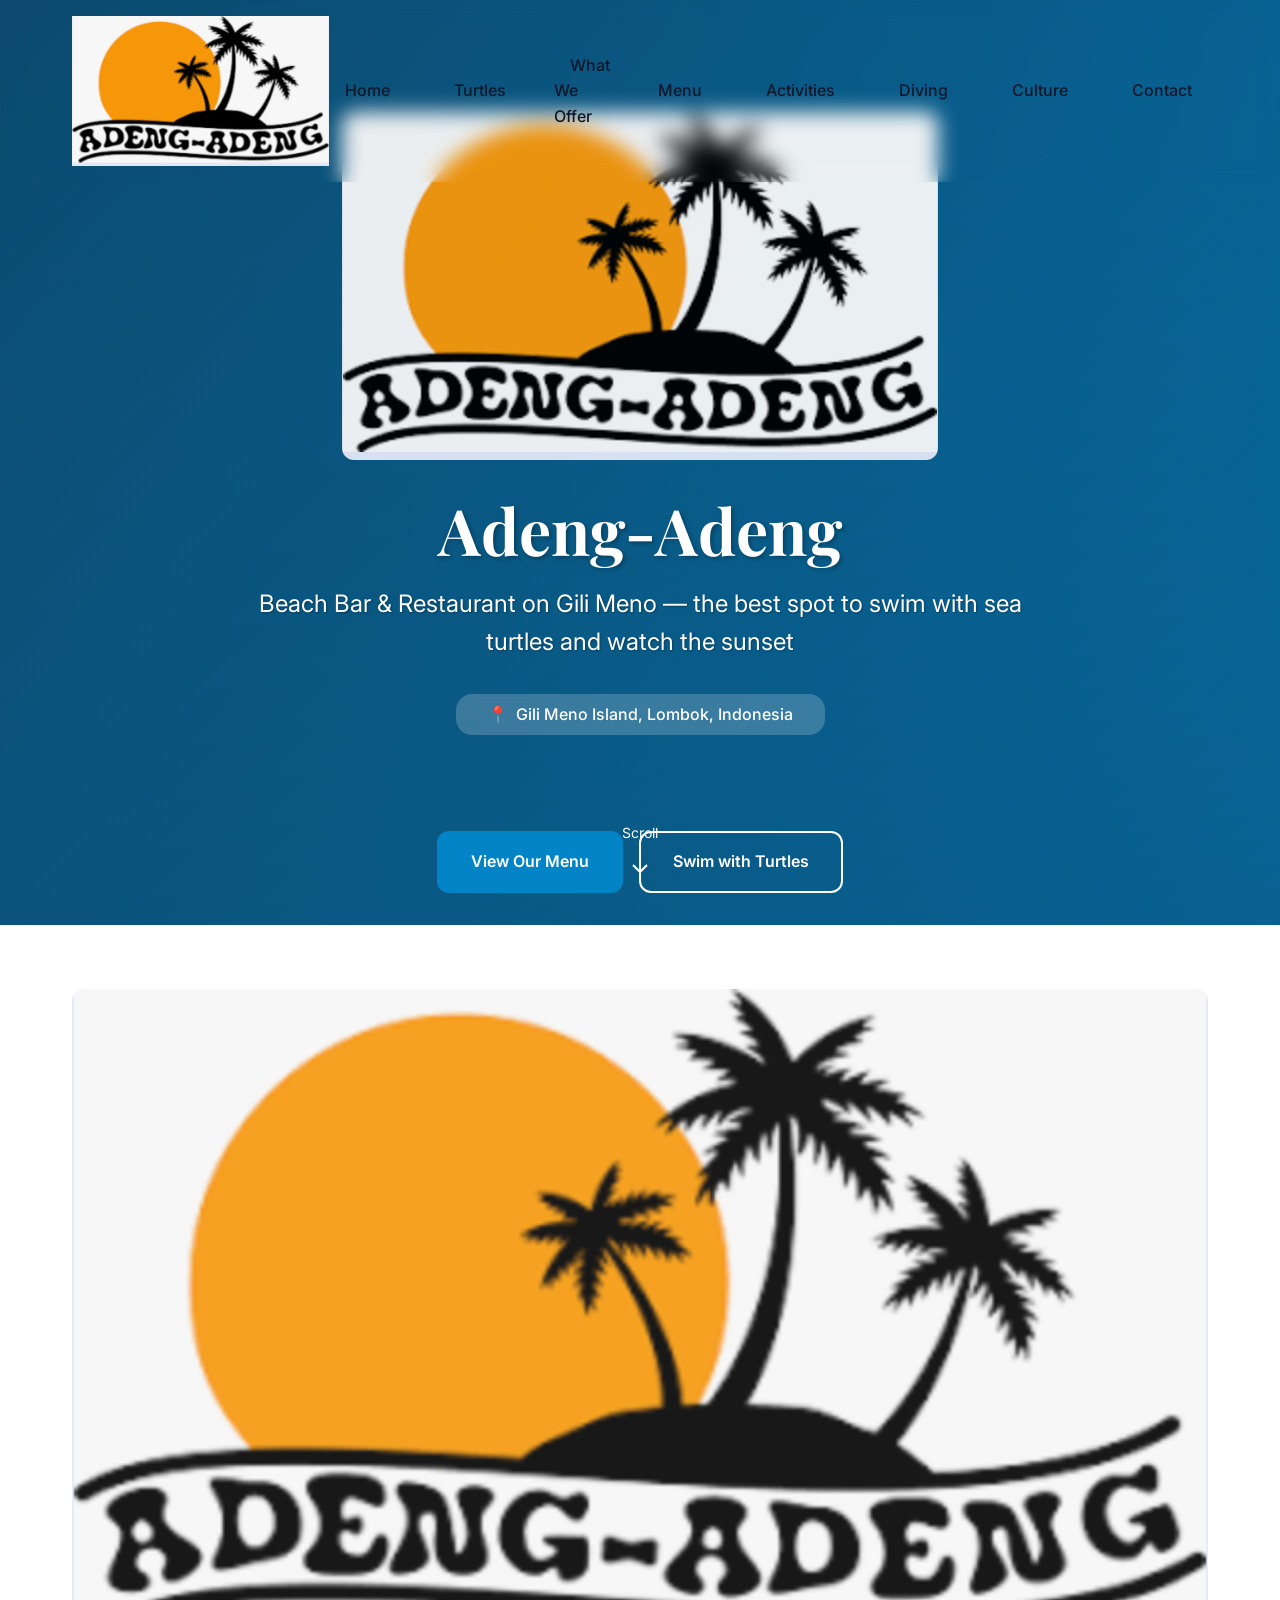
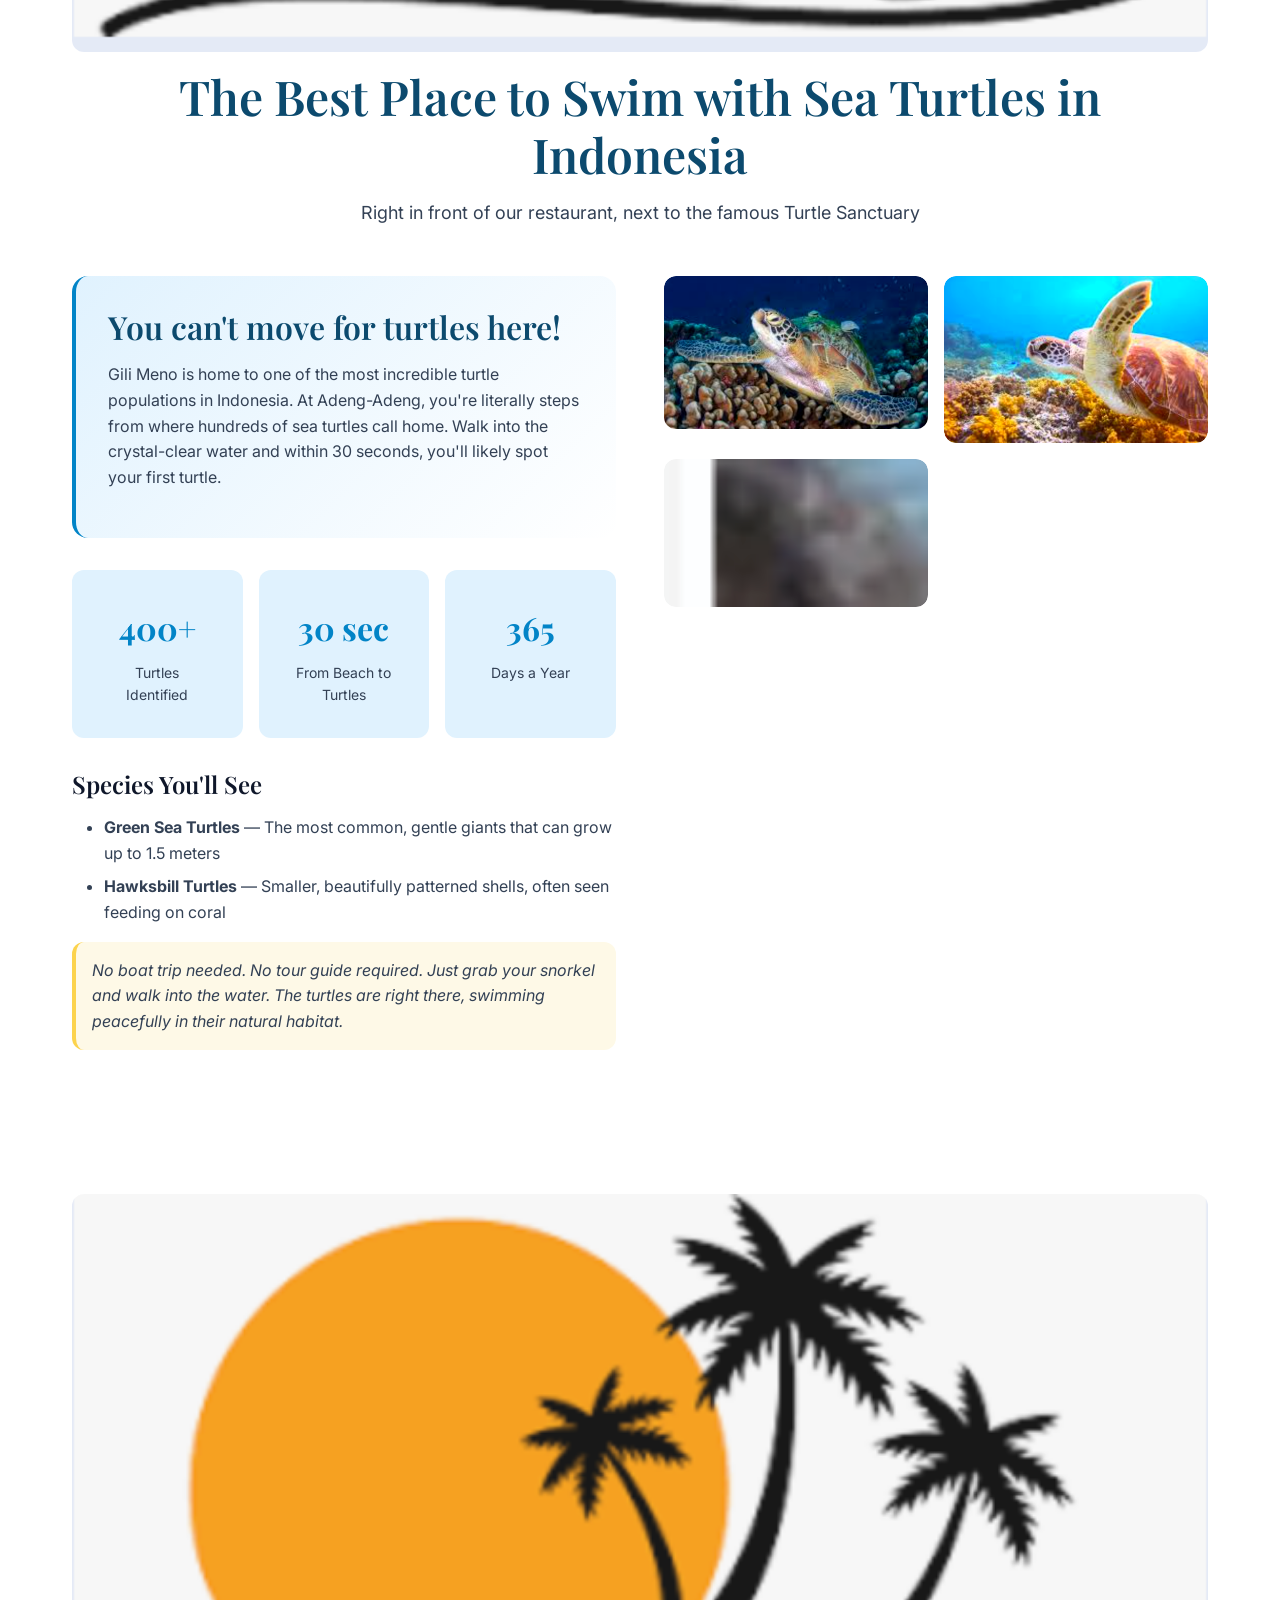
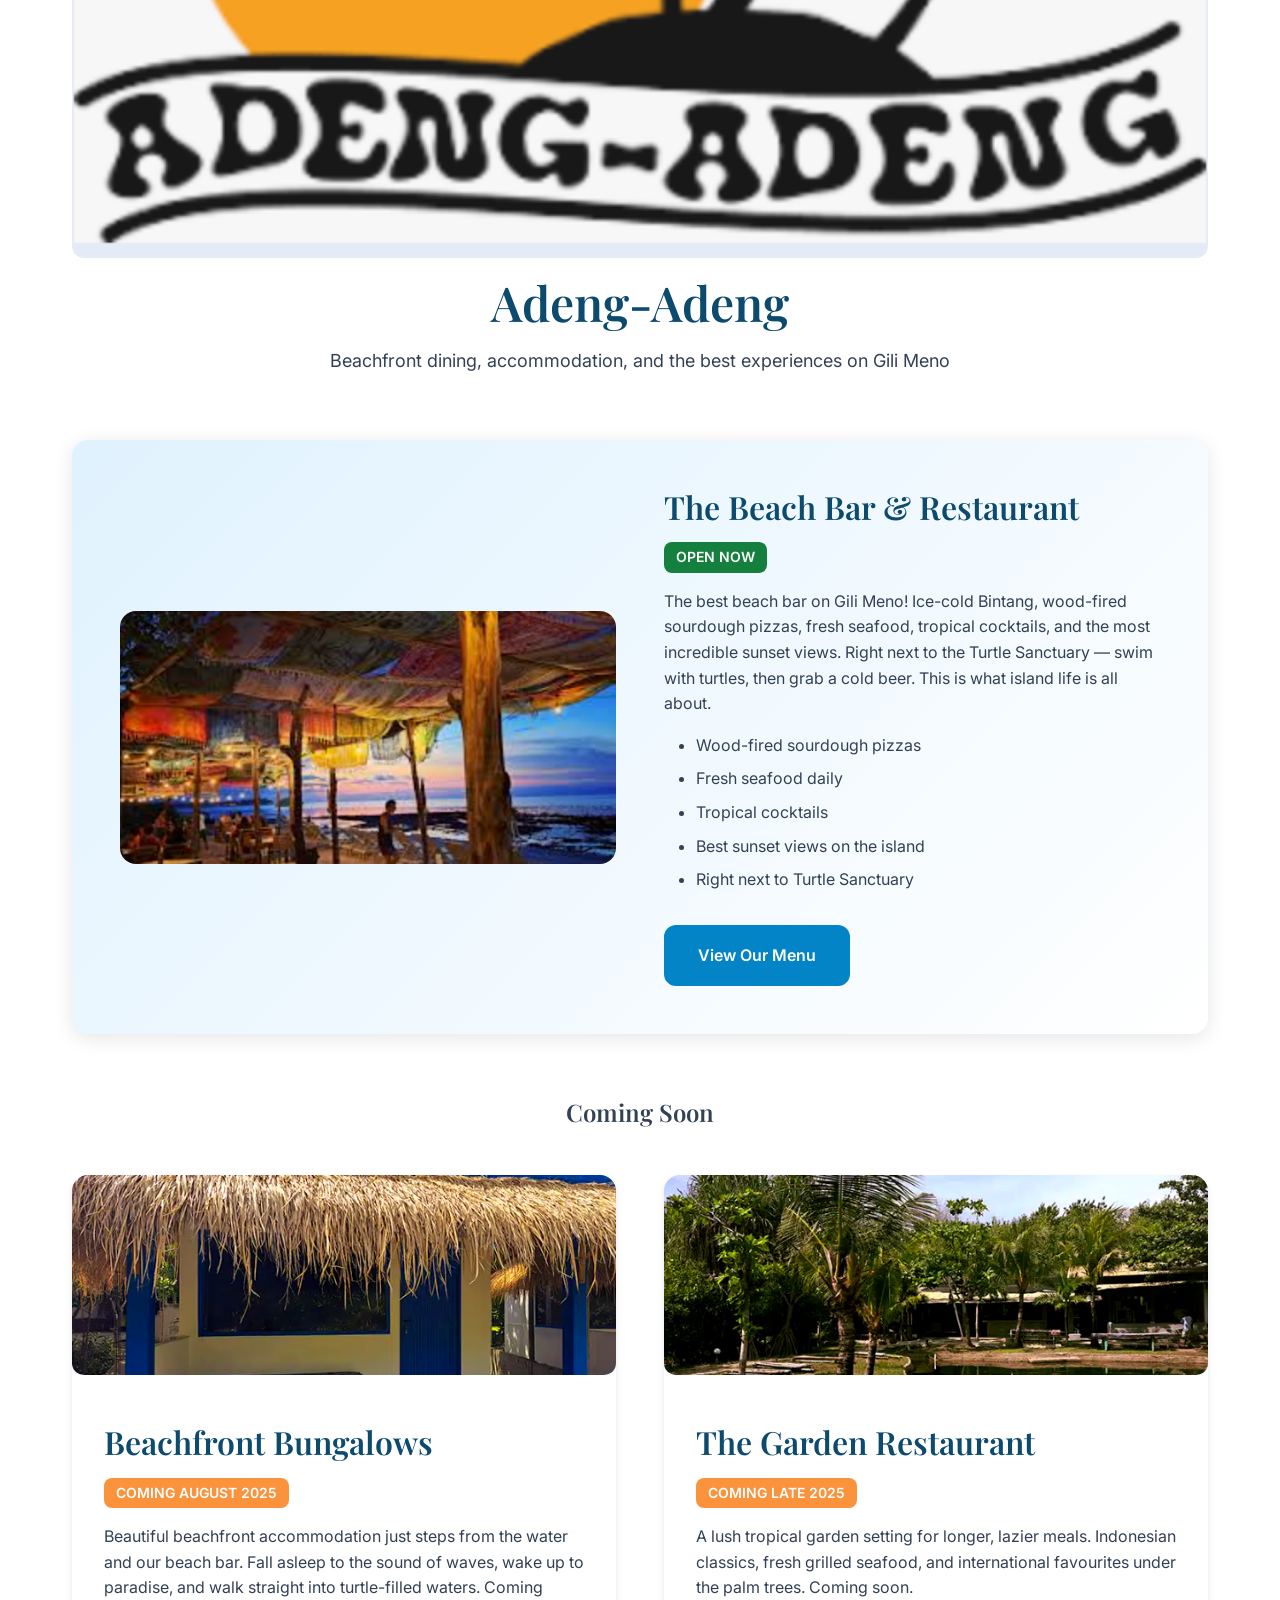
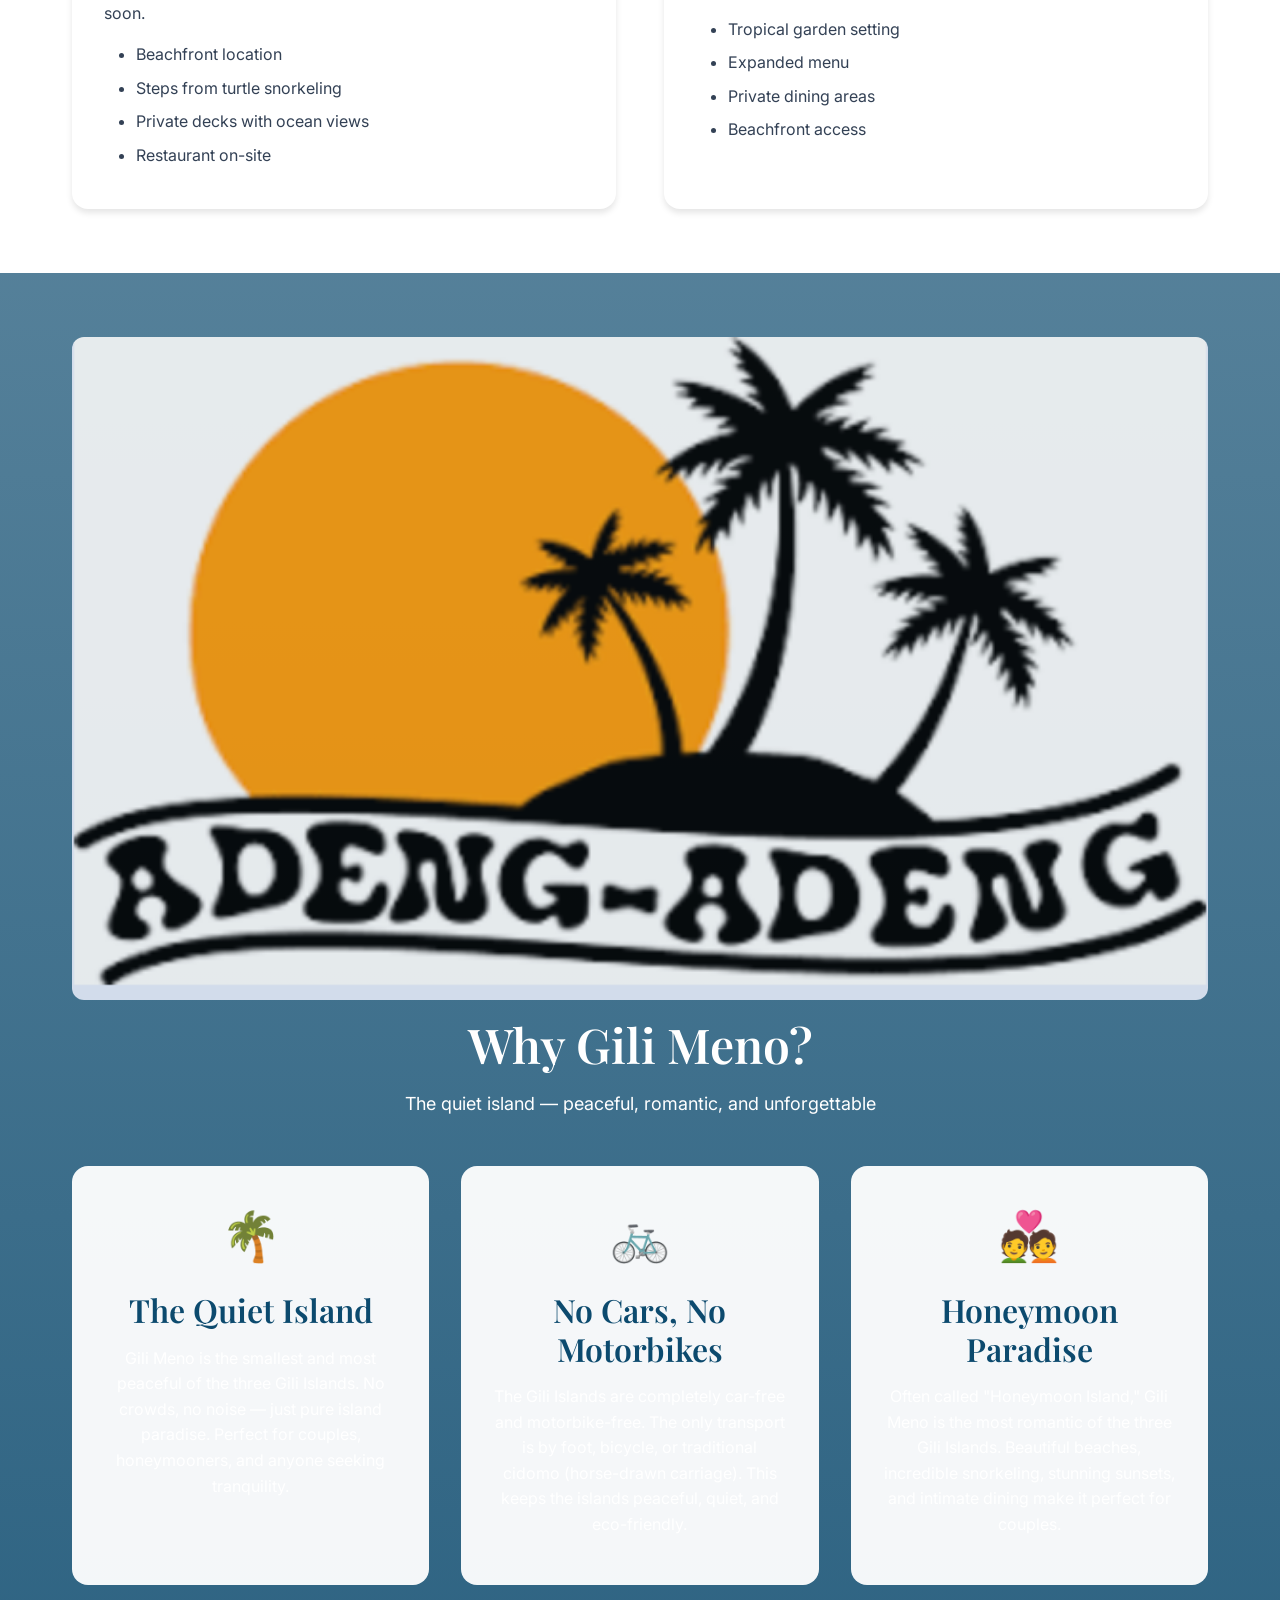
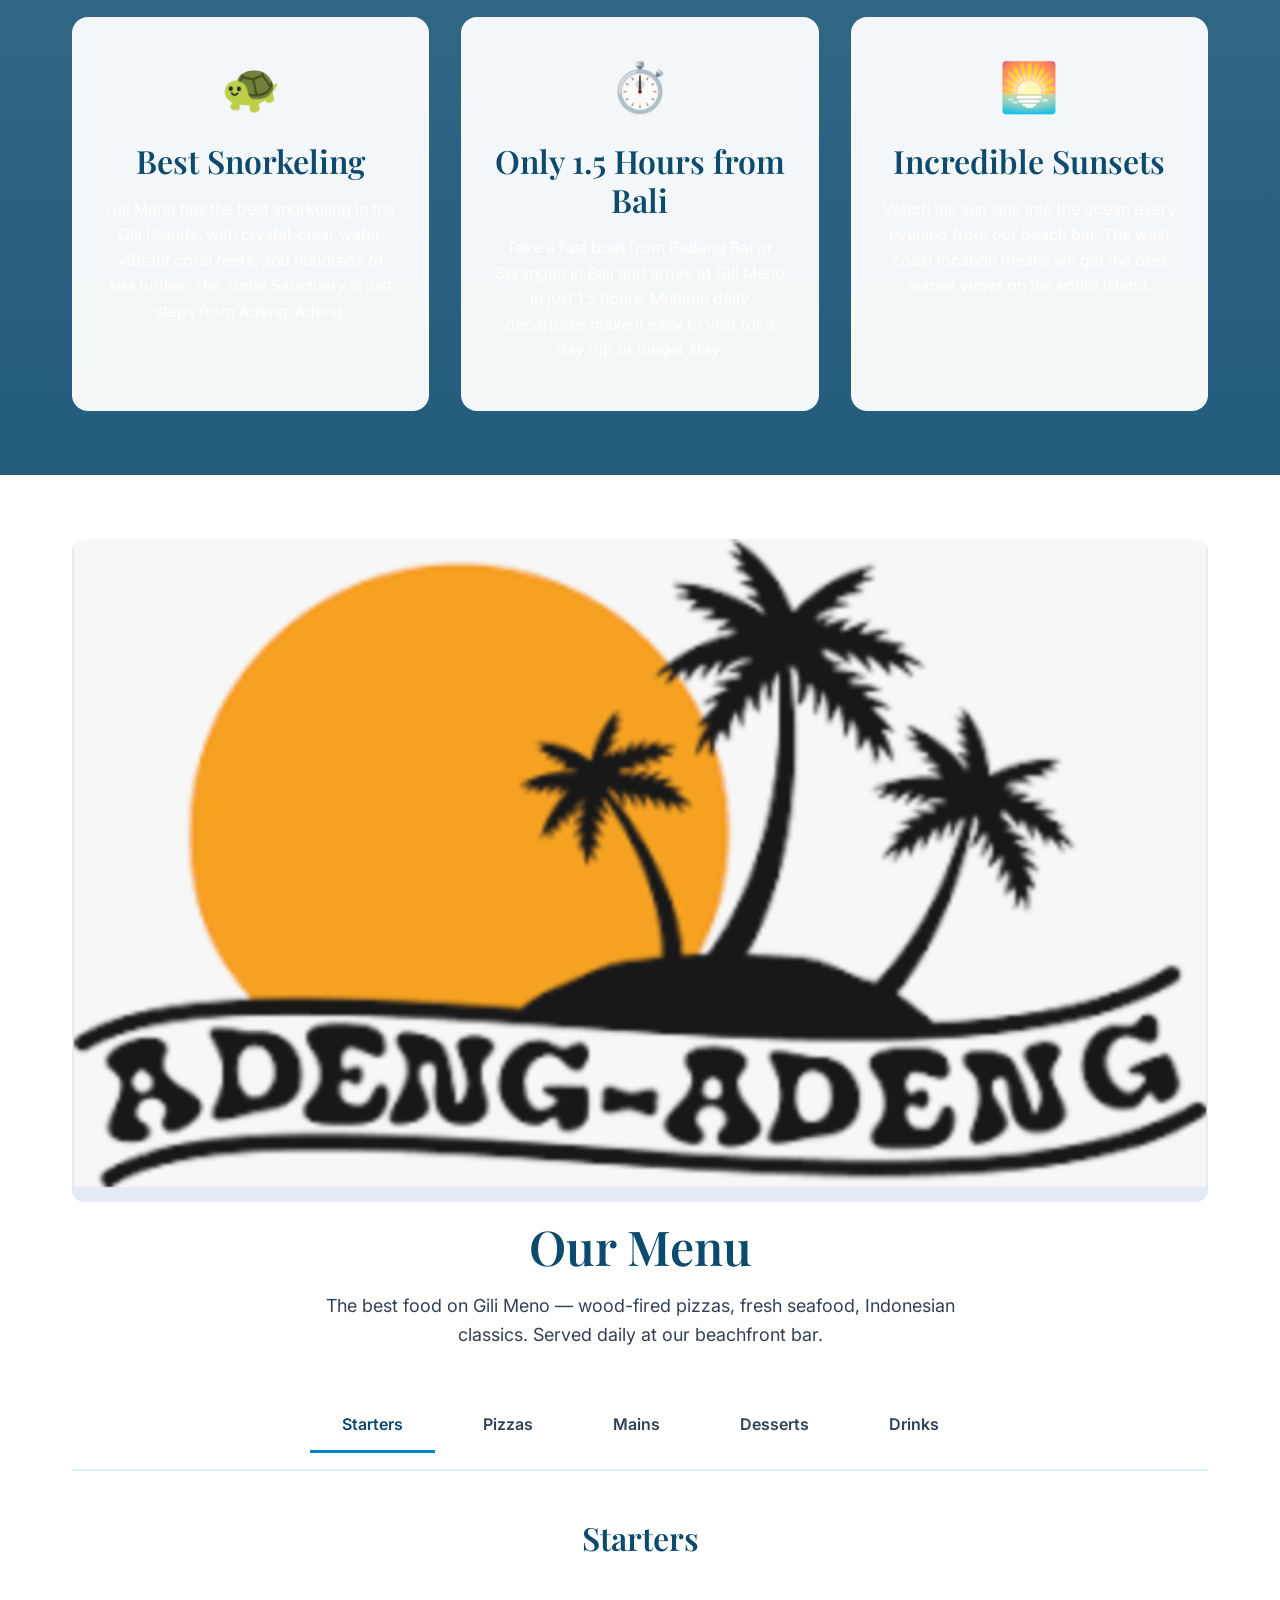
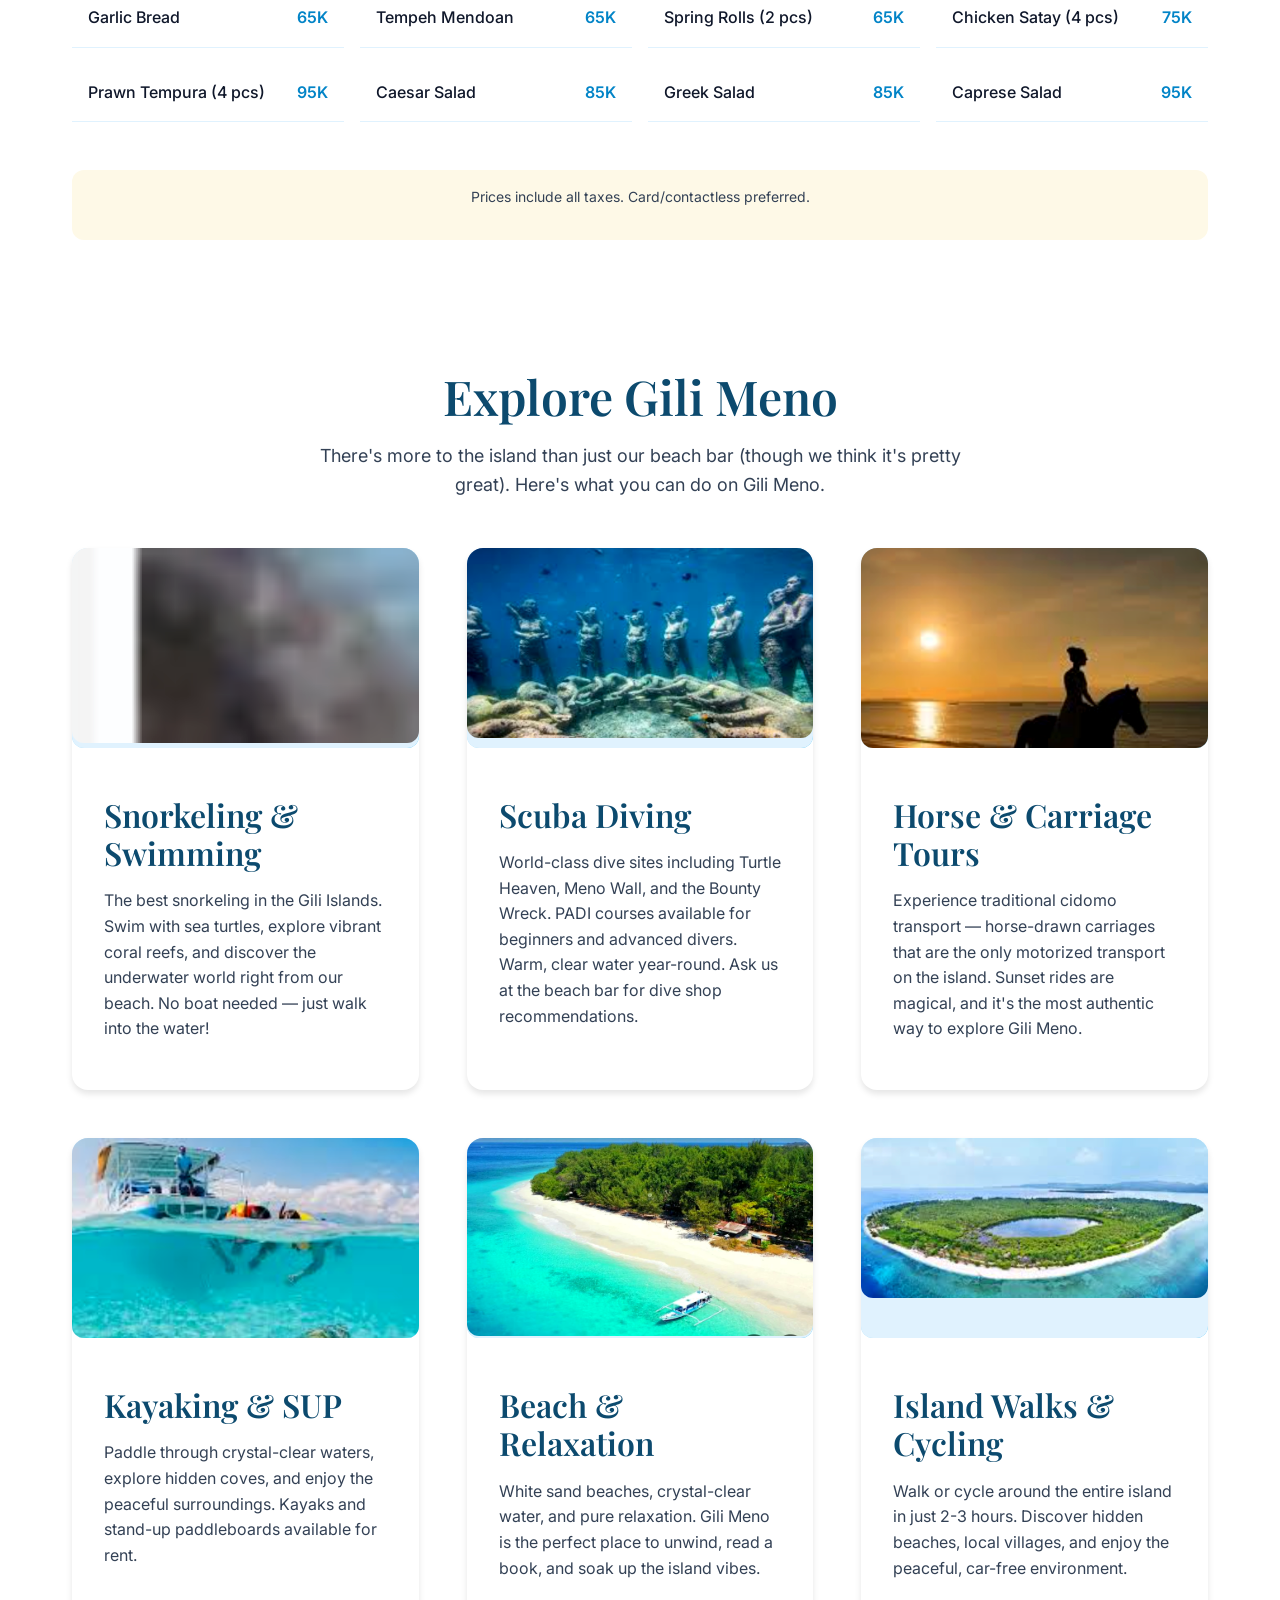
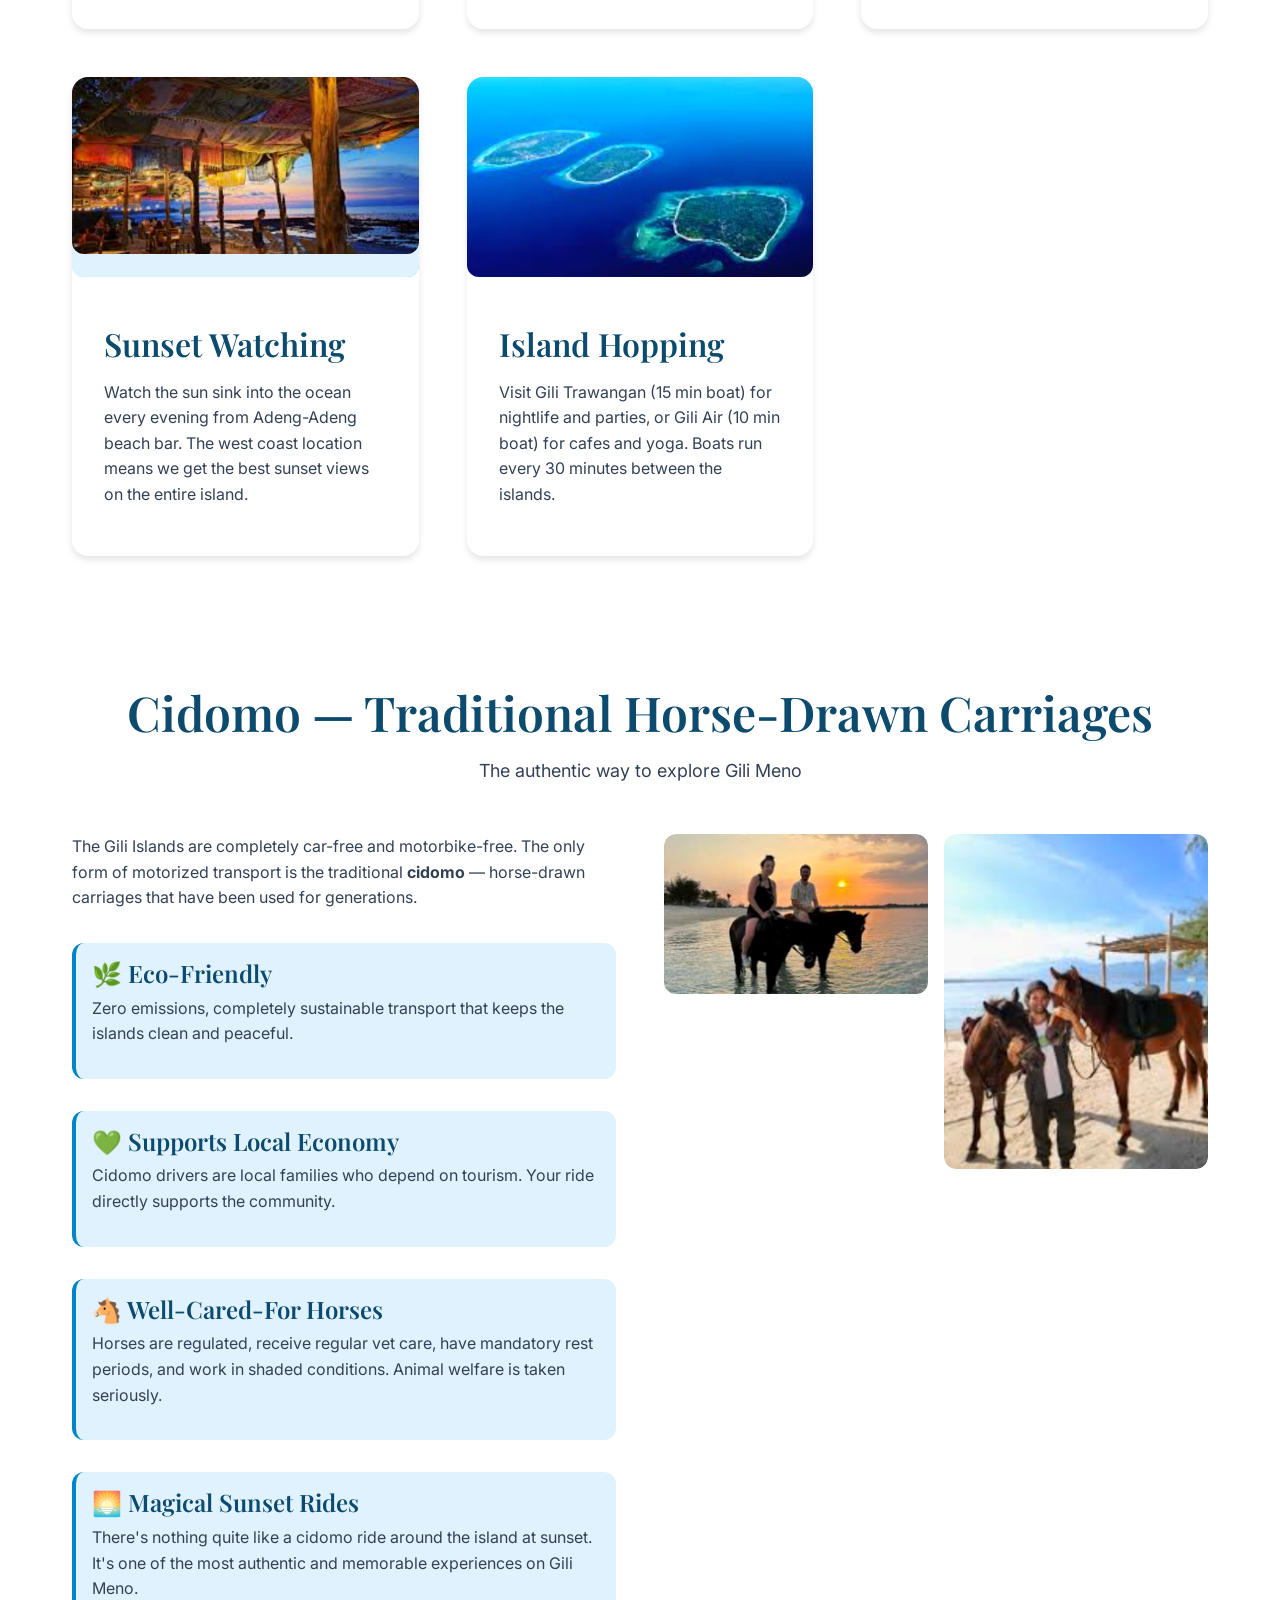
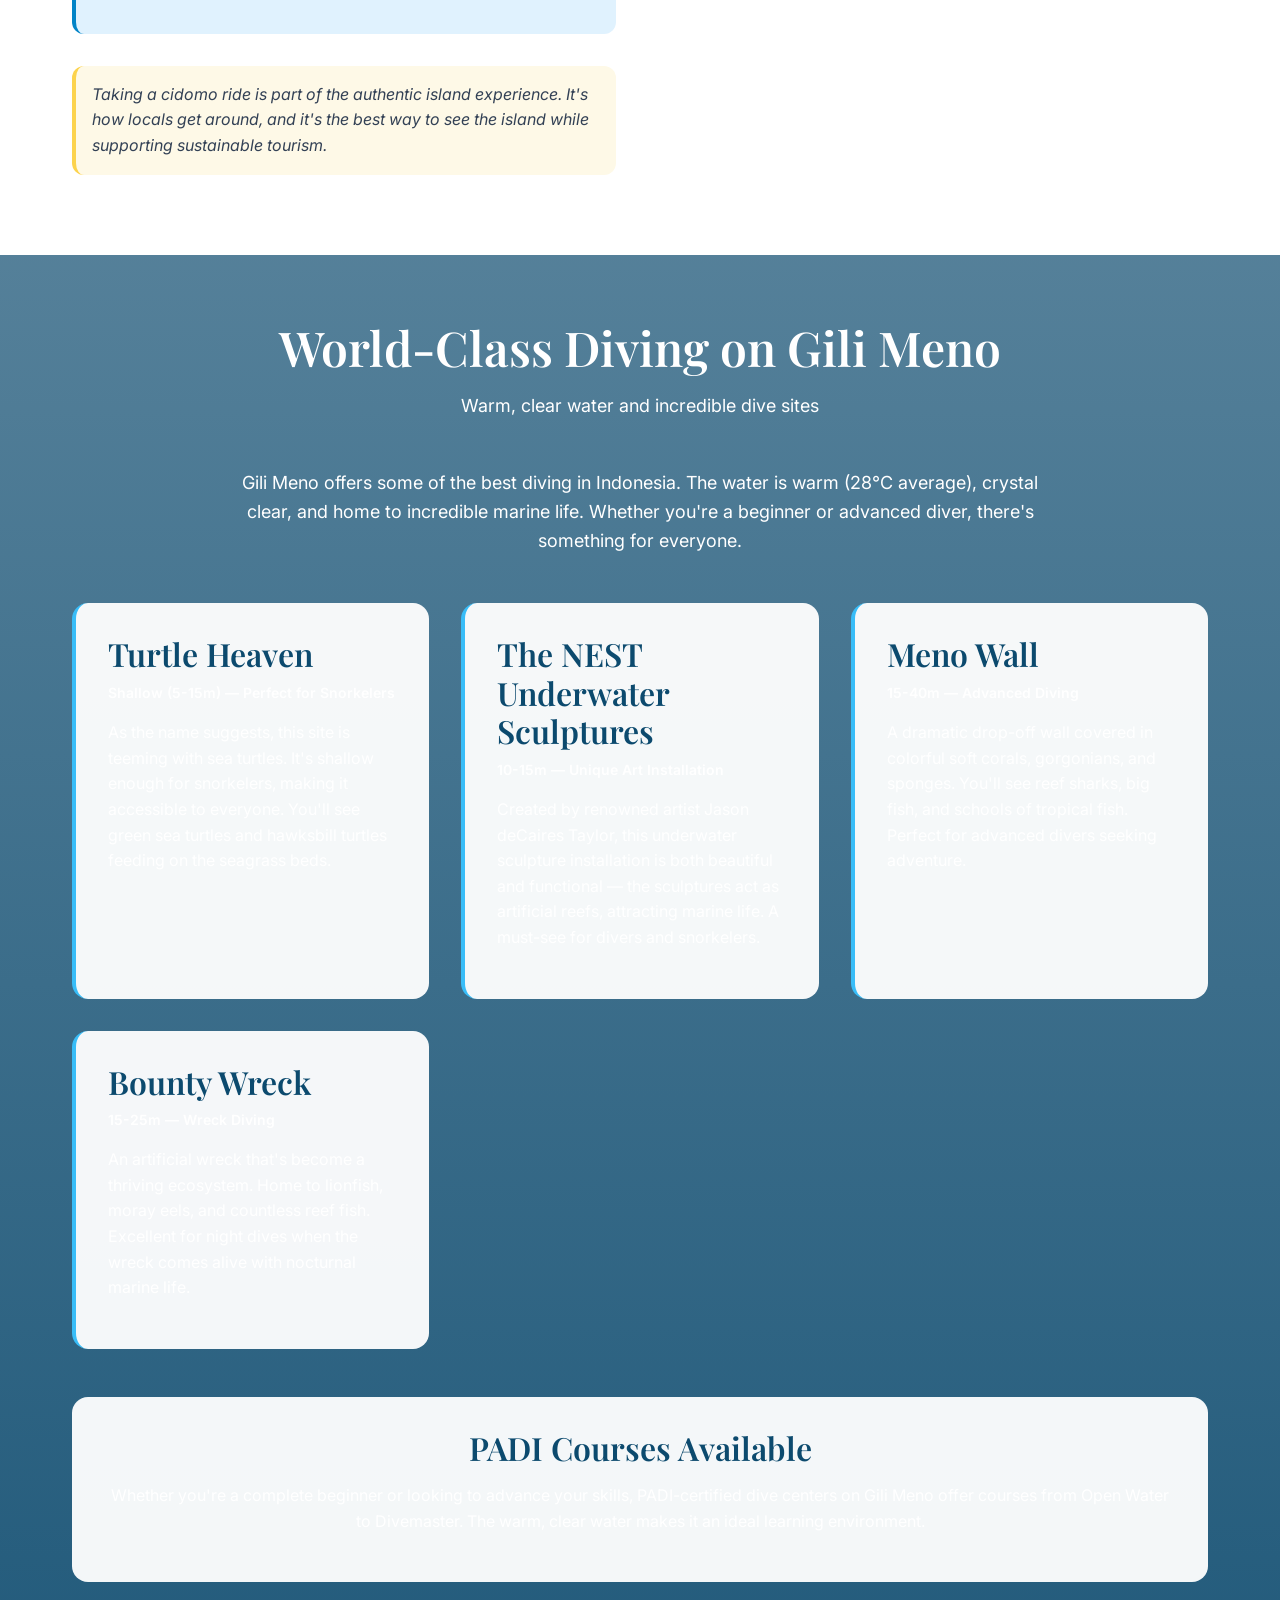
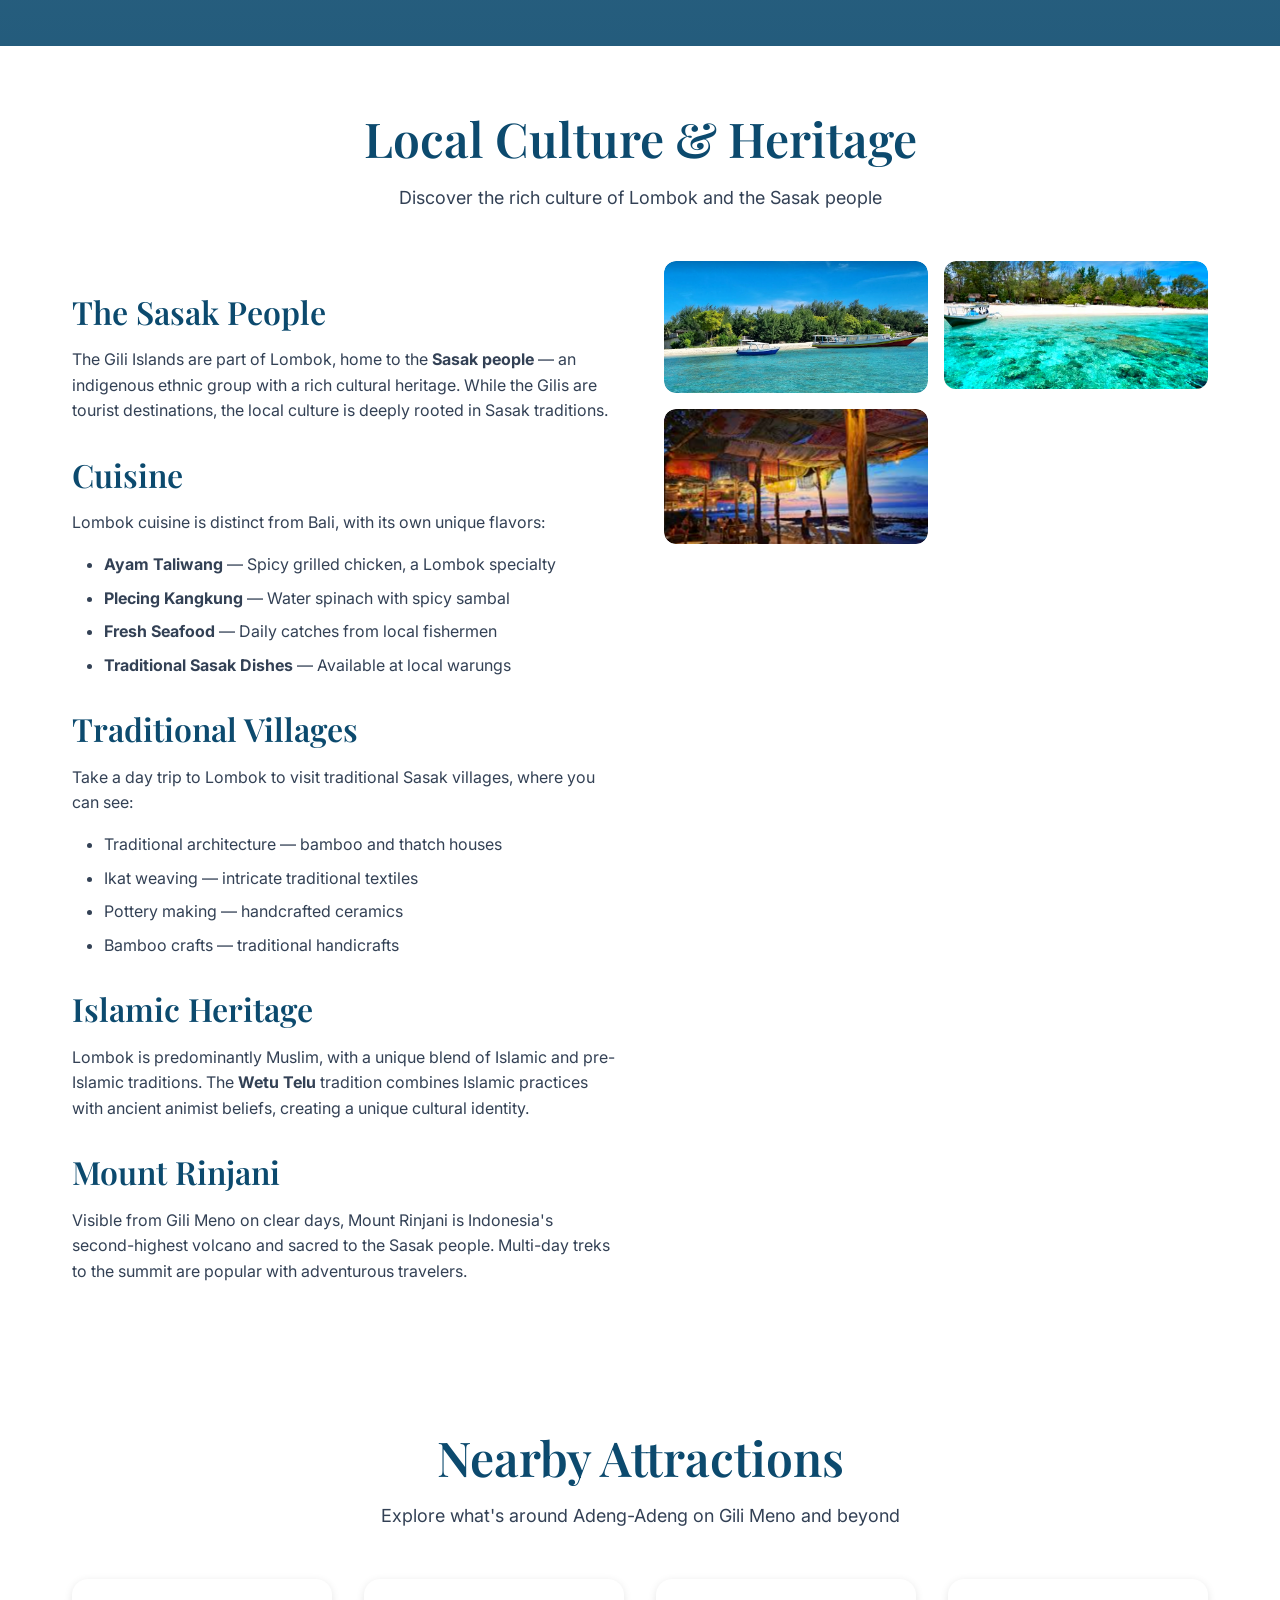
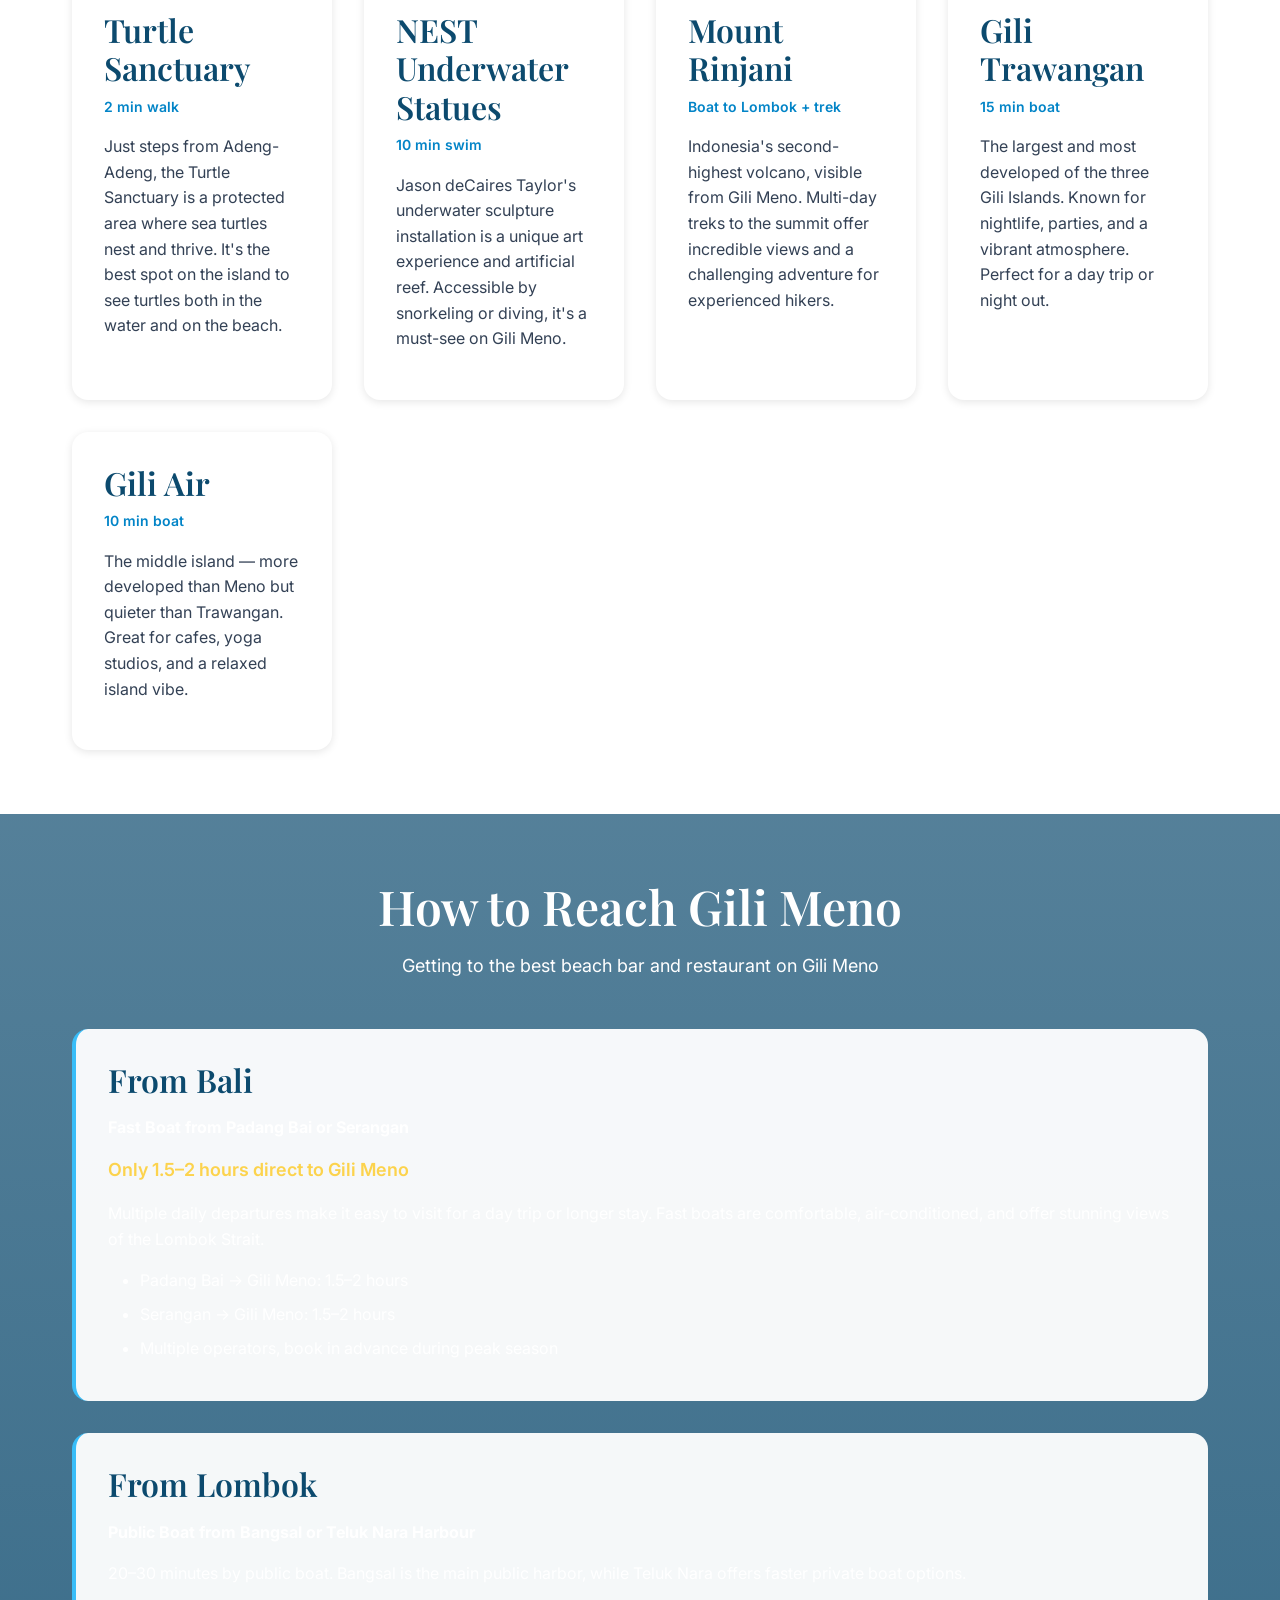
==== commit bff62de8: "Fix images + refocus on beach bar, bungalows coming soon" ====
--- a/index.html
+++ b/index.html
@@ -9,8 +9,8 @@
     <meta name="apple-mobile-web-app-status-bar-style" content="black-translucent">
 
     <!-- Primary SEO -->
-    <title>Adeng-Adeng Bungalows & Beach Bar | Best Restaurant & Accommodation Gili Meno | Swim with Sea Turtles</title>
-    <meta name="description" content="Adeng-Adeng is the best beachfront restaurant and beach bar on Gili Meno island, Indonesia. Located next to the Turtle Sanctuary — swim with wild sea turtles right from our beach! Wood-fired pizza, fresh seafood, stunning sunsets. Bungalows opening 2025. Only 1.5 hours by fast boat from Bali.">
+    <title>Adeng-Adeng Beach Bar & Restaurant | Best Bar on Gili Meno | Swim with Sea Turtles | Bungalows Coming 2025</title>
+    <meta name="description" content="Adeng-Adeng Beach Bar & Restaurant — the best beachfront bar on Gili Meno island, Indonesia. Wood-fired pizza, fresh seafood, ice-cold beers and stunning sunsets right next to the Turtle Sanctuary. Swim with wild sea turtles then grab a drink! Bungalows coming 2025. Only 1.5 hours by fast boat from Bali.">
     <meta name="keywords" content="Gili Meno, Gili Meno restaurant, best restaurant Gili Meno, Gili Meno beach bar, Gili Meno bungalows, Gili Meno accommodation, best food Gili Meno, best pizza Gili Meno, swim with turtles, sea turtles Gili Meno, turtle sanctuary, snorkeling Gili Meno, diving Gili Islands, Gili Islands, Gili Trawangan, Gili Air, Lombok, Bali to Gili, fast boat Gili, honeymoon Indonesia, island paradise, beachfront bungalow, sunset bar, eco tourism, West Nusa Tenggara, Mount Rinjani, Sasak culture, Indonesia islands, romantic getaway, quiet island, best beach Gili Meno, wood fired pizza, fresh seafood Indonesia">
     <meta name="author" content="Adeng-Adeng Bungalows">
     <meta name="robots" content="index, follow, max-image-preview:large, max-snippet:-1, max-video-preview:-1">
@@ -20,8 +20,8 @@
     <!-- Open Graph / Facebook -->
     <meta property="og:type" content="website">
     <meta property="og:url" content="https://adeng-adeng.com/">
-    <meta property="og:title" content="Adeng-Adeng | Best Beach Bar & Restaurant on Gili Meno | Swim with Turtles">
-    <meta property="og:description" content="The best beachfront restaurant on Gili Meno island. Swim with sea turtles, enjoy wood-fired pizza, watch incredible sunsets. Only 1.5 hours from Bali. Bungalows opening 2025.">
+    <meta property="og:title" content="Adeng-Adeng | Best Beach Bar on Gili Meno | Swim with Turtles">
+    <meta property="og:description" content="The best beachfront bar & restaurant on Gili Meno. Wood-fired pizza, cold beers, incredible sunsets — right next to the Turtle Sanctuary. Bungalows coming 2025.">
     <meta property="og:image" content="https://adeng-adeng.com/images/og-image.jpg">
     <meta property="og:image:width" content="1200">
     <meta property="og:image:height" content="630">
@@ -31,8 +31,8 @@
     <!-- Twitter -->
     <meta name="twitter:card" content="summary_large_image">
     <meta name="twitter:url" content="https://adeng-adeng.com/">
-    <meta name="twitter:title" content="Adeng-Adeng | Best Restaurant Gili Meno | Swim with Sea Turtles">
-    <meta name="twitter:description" content="Beachfront beach bar & restaurant on Gili Meno. The best place in Indonesia to swim with wild sea turtles! 1.5 hours from Bali.">
+    <meta name="twitter:title" content="Adeng-Adeng | Best Beach Bar Gili Meno | Swim with Sea Turtles">
+    <meta name="twitter:description" content="Beachfront bar & restaurant on Gili Meno. Wood-fired pizza, cold beers, incredible sunsets — right next to the Turtle Sanctuary. Bungalows coming 2025.">
     <meta name="twitter:image" content="https://adeng-adeng.com/images/twitter-card.jpg">
 
     <!-- Geographic -->
@@ -51,7 +51,7 @@
     <!-- Preconnect for performance -->
     <link rel="preconnect" href="https://fonts.googleapis.com">
     <link rel="preconnect" href="https://fonts.gstatic.com" crossorigin>
-    <link rel="preload" href="/images/hero/hero-main.webp" as="image">
+    <link rel="preload" href="Assets/Gili Meno Beach.png" as="image">
 
     <!-- Google Fonts -->
     <link href="https://fonts.googleapis.com/css2?family=Playfair+Display:wght@400;600;700&family=Inter:wght@300;400;500;600;700&display=swap" rel="stylesheet">
@@ -69,8 +69,7 @@
                 "@id": "https://adeng-adeng.com/#restaurant",
                 "name": "Adeng-Adeng Beach Bar & Restaurant",
                 "image": [
-                    "https://adeng-adeng.com/images/beach-bar/beach-bar-1.jpg",
-                    "https://adeng-adeng.com/images/food/pizza-1.jpg"
+                    "https://adeng-adeng.com/Assets/Beach Bar.png"
                 ],
                 "address": {
                     "@type": "PostalAddress",
@@ -115,7 +114,7 @@
                 "@id": "https://adeng-adeng.com/#bungalows",
                 "name": "Adeng-Adeng Bungalows",
                 "description": "Beachfront bungalows on Gili Meno island, steps from the best turtle snorkeling in Indonesia. Opening August 2025.",
-                "image": "https://adeng-adeng.com/images/bungalows/bungalow-1.jpg",
+                "image": "https://adeng-adeng.com/Assets/The Bungalows.png",
                 "address": {
                     "@type": "PostalAddress",
                     "streetAddress": "West Coast, near Turtle Sanctuary",
@@ -142,7 +141,7 @@
                 "@id": "https://adeng-adeng.com/#turtle-snorkeling",
                 "name": "Turtle Point Snorkeling at Adeng-Adeng",
                 "description": "The best place to swim with wild sea turtles in Indonesia. Green sea turtles and hawksbill turtles can be seen daily just steps from Adeng-Adeng beach bar.",
-                "image": "https://adeng-adeng.com/images/turtles/turtle-swimming-1.jpg",
+                "image": "https://adeng-adeng.com/Assets/Gili Meno Sea Turtles.png",
                 "address": {
                     "@type": "PostalAddress",
                     "addressLocality": "Gili Meno",
@@ -163,7 +162,7 @@
                     "name": "Adeng-Adeng",
                     "logo": {
                         "@type": "ImageObject",
-                        "url": "https://adeng-adeng.com/images/logo/adeng-adeng-logo.png"
+                        "url": "https://adeng-adeng.com/Adeng Adeng Logo.png"
                     }
                 }
             },
@@ -239,7 +238,7 @@
         <div class="container">
             <div class="nav-wrapper">
                 <a href="#" class="logo">
-                    <img src="images/logo/adeng-adeng-logo.svg" alt="Adeng-Adeng Logo" class="logo-img">
+                    <img src="Adeng Adeng Logo.png" alt="Adeng-Adeng Logo" class="logo-img">
                 </a>
                 <button class="mobile-menu-toggle" id="mobileMenuToggle" aria-label="Toggle menu">
                     <span></span>
@@ -266,11 +265,11 @@
             <div class="hero-content">
             <div class="hero-logo">
                 <a href="#home" class="hero-logo-link">
-                    <img src="images/logo/adeng-adeng-logo.svg" alt="Adeng-Adeng Logo" class="hero-logo-img">
+                    <img src="Adeng Adeng Logo.png" alt="Adeng-Adeng Logo" class="hero-logo-img">
                 </a>
             </div>
-            <h1 class="hero-title">Adeng-Adeng Bungalows</h1>
-            <p class="hero-subtitle">The best beach bar & restaurant on Gili Meno — where sea turtles outnumber tourists</p>
+            <h1 class="hero-title">Adeng-Adeng</h1>
+            <p class="hero-subtitle">Beach Bar & Restaurant on Gili Meno — the best spot to swim with sea turtles and watch the sunset</p>
             <div class="hero-location">
                 <span>📍</span> Gili Meno Island, Lombok, Indonesia
             </div>
@@ -292,7 +291,7 @@
         <div class="container">
             <div class="section-header">
                 <div class="section-logo">
-                    <img src="images/logo/adeng-adeng-logo.svg" alt="Adeng-Adeng Logo" class="section-logo-img">
+                    <img src="Adeng Adeng Logo.png" alt="Adeng-Adeng Logo" class="section-logo-img">
                 </div>
                 <h2 class="section-title">The Best Place to Swim with Sea Turtles in Indonesia</h2>
                 <p class="section-subtitle">Right in front of our restaurant, next to the famous Turtle Sanctuary</p>
@@ -329,22 +328,13 @@
                 <div class="turtles-images">
                     <div class="image-grid">
                         <div class="image-card">
-                            <picture>
-                                <source srcset="images/turtles/turtles-1.webp" type="image/webp">
-                                <img src="images/turtles/turtles-1.jpg" alt="Green sea turtle swimming near Gili Meno beach" loading="lazy" decoding="async">
-                            </picture>
+                            <img src="Assets/Gili Meno Sea Turtles.png" alt="Green sea turtle swimming near Gili Meno beach" loading="lazy" decoding="async">
                         </div>
                         <div class="image-card">
-                            <picture>
-                                <source srcset="images/turtles/turtles-2.webp" type="image/webp">
-                                <img src="images/turtles/turtles-2.jpg" alt="Hawksbill turtle at Turtle Sanctuary Gili Meno" loading="lazy" decoding="async">
-                            </picture>
+                            <img src="Assets/Gili Meno Sea Turtles 2.png" alt="Hawksbill turtle at Turtle Sanctuary Gili Meno" loading="lazy" decoding="async">
                         </div>
                         <div class="image-card">
-                            <picture>
-                                <source srcset="images/turtles/turtles-3.webp" type="image/webp">
-                                <img src="images/turtles/turtles-3.jpg" alt="Snorkeling with sea turtles Gili Meno" loading="lazy" decoding="async">
-                            </picture>
+                            <img src="Assets/Snorkling with turtle.png" alt="Snorkeling with sea turtles Gili Meno" loading="lazy" decoding="async">
                         </div>
                     </div>
                 </div>
@@ -357,67 +347,71 @@
         <div class="container">
             <div class="section-header">
                 <div class="section-logo">
-                    <img src="images/logo/adeng-adeng-logo.svg" alt="Adeng-Adeng Logo" class="section-logo-img">
-                </div>
-                <h2 class="section-title">What We Offer</h2>
+                    <img src="Adeng Adeng Logo.png" alt="Adeng-Adeng Logo" class="section-logo-img">
+                </div>
+                <h2 class="section-title">Adeng-Adeng</h2>
                 <p class="section-subtitle">Beachfront dining, accommodation, and the best experiences on Gili Meno</p>
             </div>
-            <div class="offer-grid">
-                <div class="offer-card">
-                    <div class="card-image">
-                        <picture>
-                            <source srcset="images/beach-bar/beach-bar-1.webp" type="image/webp">
-                            <img src="images/beach-bar/beach-bar-1.jpg" alt="Beach bar Gili Meno sunset drinks" loading="lazy" decoding="async">
-                        </picture>
-                    </div>
-                    <div class="card-content">
-                        <h3>Beach Bar</h3>
-                        <p class="status-badge open">Open Now</p>
-                        <p>Sunset drinks, cold Bintang, tropical cocktails, and the best pizza on Gili Meno. Our beach bar is the perfect spot to watch the sun sink into the ocean while enjoying wood-fired sourdough pizzas and fresh seafood.</p>
+            
+            <!-- Beach Bar - Main Focus -->
+            <div class="beach-bar-hero">
+                <div class="beach-bar-content">
+                    <div class="beach-bar-image">
+                        <img src="Assets/Beach Bar.png" alt="Adeng-Adeng Beach Bar Gili Meno" loading="lazy" decoding="async">
+                    </div>
+                    <div class="beach-bar-text">
+                        <h3>The Beach Bar & Restaurant</h3>
+                        <p class="status-badge open">OPEN NOW</p>
+                        <p>The best beach bar on Gili Meno! Ice-cold Bintang, wood-fired sourdough pizzas, fresh seafood, tropical cocktails, and the most incredible sunset views. Right next to the Turtle Sanctuary — swim with turtles, then grab a cold beer. This is what island life is all about.</p>
                         <ul class="feature-list">
                             <li>Wood-fired sourdough pizzas</li>
                             <li>Fresh seafood daily</li>
                             <li>Tropical cocktails</li>
                             <li>Best sunset views on the island</li>
+                            <li>Right next to Turtle Sanctuary</li>
                         </ul>
-                    </div>
-                </div>
-                <div class="offer-card">
-                    <div class="card-image">
-                        <picture>
-                            <source srcset="images/bungalows/bungalows-1.webp" type="image/webp">
-                            <img src="images/bungalows/bungalows-1.jpg" alt="Beachfront bungalows Gili Meno accommodation" loading="lazy" decoding="async">
-                        </picture>
-                    </div>
-                    <div class="card-content">
-                        <h3>Bungalows</h3>
-                        <p class="status-badge coming-soon">Opening August 2025</p>
-                        <p>Beachfront bungalows steps from the best turtle snorkeling in Indonesia. Wake up to the sound of waves, walk straight from your door into crystal-clear water, and end your day watching the sunset from your private deck.</p>
-                        <ul class="feature-list">
-                            <li>Beachfront location</li>
-                            <li>Steps from turtle snorkeling</li>
-                            <li>Private decks with ocean views</li>
-                            <li>Restaurant on-site</li>
-                        </ul>
-                    </div>
-                </div>
-                <div class="offer-card">
-                    <div class="card-image">
-                        <picture>
-                            <source srcset="images/beach-bar/beach-bar-2.webp" type="image/webp">
-                            <img src="images/beach-bar/beach-bar-2.jpg" alt="Garden restaurant Gili Meno tropical dining" loading="lazy" decoding="async">
-                        </picture>
-                    </div>
-                    <div class="card-content">
-                        <h3>Garden Restaurant</h3>
-                        <p class="status-badge coming-soon">Coming Late 2025 / Early 2026</p>
-                        <p>An expanded dining experience in a beautiful tropical garden setting. More space, more menu options, and the same incredible beachfront location that makes Adeng-Adeng the best restaurant on Gili Meno.</p>
-                        <ul class="feature-list">
-                            <li>Tropical garden setting</li>
-                            <li>Expanded menu</li>
-                            <li>Private dining areas</li>
-                            <li>Beachfront access</li>
-                        </ul>
+                        <div class="beach-bar-cta">
+                            <a href="#menu" class="btn btn-primary">View Our Menu</a>
+                        </div>
+                    </div>
+                </div>
+            </div>
+            
+            <!-- Coming Soon Section -->
+            <div class="coming-soon-section">
+                <h3 class="coming-soon-title">Coming Soon</h3>
+                <div class="offer-grid">
+                    <div class="offer-card coming-soon-card">
+                        <div class="card-image">
+                            <img src="Assets/The Bungalows.png" alt="Beachfront bungalows Gili Meno accommodation" loading="lazy" decoding="async">
+                        </div>
+                        <div class="card-content">
+                            <h3>Beachfront Bungalows</h3>
+                            <p class="status-badge coming-soon">COMING AUGUST 2025</p>
+                            <p>Beautiful beachfront accommodation just steps from the water and our beach bar. Fall asleep to the sound of waves, wake up to paradise, and walk straight into turtle-filled waters. Coming soon.</p>
+                            <ul class="feature-list">
+                                <li>Beachfront location</li>
+                                <li>Steps from turtle snorkeling</li>
+                                <li>Private decks with ocean views</li>
+                                <li>Restaurant on-site</li>
+                            </ul>
+                        </div>
+                    </div>
+                    <div class="offer-card coming-soon-card">
+                        <div class="card-image">
+                            <img src="Assets/The Restaurant and club.png" alt="Garden restaurant Gili Meno tropical dining" loading="lazy" decoding="async">
+                        </div>
+                        <div class="card-content">
+                            <h3>The Garden Restaurant</h3>
+                            <p class="status-badge coming-soon">COMING LATE 2025</p>
+                            <p>A lush tropical garden setting for longer, lazier meals. Indonesian classics, fresh grilled seafood, and international favourites under the palm trees. Coming soon.</p>
+                            <ul class="feature-list">
+                                <li>Tropical garden setting</li>
+                                <li>Expanded menu</li>
+                                <li>Private dining areas</li>
+                                <li>Beachfront access</li>
+                            </ul>
+                        </div>
                     </div>
                 </div>
             </div>
@@ -430,7 +424,7 @@
         <div class="container">
             <div class="section-header">
                 <div class="section-logo">
-                    <img src="images/logo/adeng-adeng-logo.svg" alt="Adeng-Adeng Logo" class="section-logo-img">
+                    <img src="Adeng Adeng Logo.png" alt="Adeng-Adeng Logo" class="section-logo-img">
                 </div>
                 <h2 class="section-title">Why Gili Meno?</h2>
                 <p class="section-subtitle">The quiet island — peaceful, romantic, and unforgettable</p>
@@ -475,10 +469,10 @@
         <div class="container">
             <div class="section-header">
                 <div class="section-logo">
-                    <img src="images/logo/adeng-adeng-logo.svg" alt="Adeng-Adeng Logo" class="section-logo-img">
+                    <img src="Adeng Adeng Logo.png" alt="Adeng-Adeng Logo" class="section-logo-img">
                 </div>
                 <h2 class="section-title">Our Menu</h2>
-                <p class="section-subtitle">The best food on Gili Meno — wood-fired pizzas, fresh seafood, Indonesian classics</p>
+                <p class="section-subtitle">The best food on Gili Meno — wood-fired pizzas, fresh seafood, Indonesian classics. Served daily at our beachfront bar.</p>
             </div>
             <div class="menu-tabs" id="menuTabs">
                 <button class="menu-tab active" data-tab="starters">Starters</button>
@@ -848,19 +842,13 @@
     <section class="section activities-section" id="activities">
         <div class="container">
             <div class="section-header">
-                <div class="section-logo">
-                    <img src="images/logo/adeng-adeng-logo.svg" alt="Adeng-Adeng Logo" class="section-logo-img">
-                </div>
-                <h2 class="section-title">Things To Do on Gili Meno</h2>
-                <p class="section-subtitle">From snorkeling with turtles to island hopping — discover the best of Gili Meno</p>
+                <h2 class="section-title">Explore Gili Meno</h2>
+                <p class="section-subtitle">There's more to the island than just our beach bar (though we think it's pretty great). Here's what you can do on Gili Meno.</p>
             </div>
             <div class="activities-grid">
                 <div class="activity-card">
                     <div class="card-image">
-                        <picture>
-                            <source srcset="images/snorkeling/snorkeling-1.webp" type="image/webp">
-                            <img src="images/snorkeling/snorkeling-1.jpg" alt="Snorkeling Gili Meno sea turtles" loading="lazy" decoding="async">
-                        </picture>
+                        <img src="Assets/Snorkling with turtle.png" alt="Snorkeling Gili Meno sea turtles" loading="lazy" decoding="async">
                     </div>
                     <div class="card-content">
                         <h3>Snorkeling & Swimming</h3>
@@ -869,22 +857,20 @@
                 </div>
                 <div class="activity-card">
                     <div class="card-image">
-                        <picture>
-                            <source srcset="images/diving/diving-1.webp" type="image/webp">
-                            <img src="images/diving/diving-1.jpg" alt="Scuba diving Gili Meno PADI courses" loading="lazy" decoding="async">
-                        </picture>
+                        
+                            <img src="Assets/Gili Meno Statues Snorkling.png" alt="Scuba diving Gili Meno PADI courses" loading="lazy" decoding="async">
+                        
                     </div>
                     <div class="card-content">
                         <h3>Scuba Diving</h3>
-                        <p>World-class dive sites including Turtle Heaven, Meno Wall, and the Bounty Wreck. PADI courses available for beginners and advanced divers. Warm, clear water year-round.</p>
+                        <p>World-class dive sites including Turtle Heaven, Meno Wall, and the Bounty Wreck. PADI courses available for beginners and advanced divers. Warm, clear water year-round. Ask us at the beach bar for dive shop recommendations.</p>
                     </div>
                 </div>
                 <div class="activity-card">
                     <div class="card-image">
-                        <picture>
-                            <source srcset="images/horse-tours/horse-tours-1.webp" type="image/webp">
-                            <img src="images/horse-tours/horse-tours-1.jpg" alt="Cidomo horse carriage tours Gili Meno" loading="lazy" decoding="async">
-                        </picture>
+                        
+                            <img src="Assets/Horse tour1.png" alt="Cidomo horse carriage tours Gili Meno" loading="lazy" decoding="async">
+                        
                     </div>
                     <div class="card-content">
                         <h3>Horse & Carriage Tours</h3>
@@ -893,10 +879,9 @@
                 </div>
                 <div class="activity-card">
                     <div class="card-image">
-                        <picture>
-                            <source srcset="images/snorkeling/snorkeling-2.webp" type="image/webp">
-                            <img src="images/snorkeling/snorkeling-2.jpg" alt="Kayaking SUP Gili Meno water sports" loading="lazy" decoding="async">
-                        </picture>
+                        
+                            <img src="Assets/Boating with turtles.png" alt="Kayaking SUP Gili Meno water sports" loading="lazy" decoding="async">
+                        
                     </div>
                     <div class="card-content">
                         <h3>Kayaking & SUP</h3>
@@ -905,10 +890,9 @@
                 </div>
                 <div class="activity-card">
                     <div class="card-image">
-                        <picture>
-                            <source srcset="images/beach-bar/beach-bar-3.webp" type="image/webp">
-                            <img src="images/beach-bar/beach-bar-3.jpg" alt="Beach relaxation Gili Meno" loading="lazy" decoding="async">
-                        </picture>
+                        
+                            <img src="Assets/Gili Meno Beach.png" alt="Beach relaxation Gili Meno" loading="lazy" decoding="async">
+                        
                     </div>
                     <div class="card-content">
                         <h3>Beach & Relaxation</h3>
@@ -917,10 +901,9 @@
                 </div>
                 <div class="activity-card">
                     <div class="card-image">
-                        <picture>
-                            <source srcset="images/culture/culture-1.webp" type="image/webp">
-                            <img src="images/culture/culture-1.jpg" alt="Island walks cycling Gili Meno" loading="lazy" decoding="async">
-                        </picture>
+                        
+                            <img src="Assets/Gili Meno Island Whole Island View.png" alt="Island walks cycling Gili Meno" loading="lazy" decoding="async">
+                        
                     </div>
                     <div class="card-content">
                         <h3>Island Walks & Cycling</h3>
@@ -929,10 +912,9 @@
                 </div>
                 <div class="activity-card">
                     <div class="card-image">
-                        <picture>
-                            <source srcset="images/beach-bar/beach-bar-4.webp" type="image/webp">
-                            <img src="images/beach-bar/beach-bar-4.jpg" alt="Sunset watching Adeng-Adeng beach bar" loading="lazy" decoding="async">
-                        </picture>
+                        
+                            <img src="Assets/Beach Bar.png" alt="Sunset watching Adeng-Adeng beach bar" loading="lazy" decoding="async">
+                        
                     </div>
                     <div class="card-content">
                         <h3>Sunset Watching</h3>
@@ -941,10 +923,9 @@
                 </div>
                 <div class="activity-card">
                     <div class="card-image">
-                        <picture>
-                            <source srcset="images/snorkeling/snorkeling-3.webp" type="image/webp">
-                            <img src="images/snorkeling/snorkeling-3.jpg" alt="Island hopping Gili Trawangan Gili Air" loading="lazy" decoding="async">
-                        </picture>
+                        
+                            <img src="Assets/Gili Islands from above.png" alt="Island hopping Gili Trawangan Gili Air" loading="lazy" decoding="async">
+                        
                     </div>
                     <div class="card-content">
                         <h3>Island Hopping</h3>
@@ -988,16 +969,14 @@
                 <div class="cidomo-images">
                     <div class="image-grid">
                         <div class="image-card">
-                            <picture>
-                                <source srcset="images/horse-tours/horse-tours-2.webp" type="image/webp">
-                                <img src="images/horse-tours/horse-tours-2.jpg" alt="Cidomo horse carriage Gili Meno traditional transport" loading="lazy" decoding="async">
-                            </picture>
+                            
+                                <img src="Assets/Horse tour2.png" alt="Cidomo horse carriage Gili Meno traditional transport" loading="lazy" decoding="async">
+                            
                         </div>
                         <div class="image-card">
-                            <picture>
-                                <source srcset="images/horse-tours/horse-tours-3.webp" type="image/webp">
-                                <img src="images/horse-tours/horse-tours-3.jpg" alt="Horse carriage sunset ride Gili Meno" loading="lazy" decoding="async">
-                            </picture>
+                            
+                                <img src="Assets/Horse tour3 .png" alt="Horse carriage sunset ride Gili Meno" loading="lazy" decoding="async">
+                            
                         </div>
                     </div>
                 </div>
@@ -1086,22 +1065,19 @@
                 <div class="culture-images">
                     <div class="image-grid">
                         <div class="image-card">
-                            <picture>
-                                <source srcset="images/culture/culture-2.webp" type="image/webp">
-                                <img src="images/culture/culture-2.jpg" alt="Sasak culture Lombok traditional village" loading="lazy" decoding="async">
-                            </picture>
+                            
+                                <img src="Assets/Gili Air.png" alt="Sasak culture Lombok traditional village" loading="lazy" decoding="async">
+                            
                         </div>
                         <div class="image-card">
-                            <picture>
-                                <source srcset="images/culture/culture-3.webp" type="image/webp">
-                                <img src="images/culture/culture-3.jpg" alt="Traditional ikat weaving Lombok" loading="lazy" decoding="async">
-                            </picture>
+                            
+                                <img src="Assets/Gili Trawangan.png" alt="Traditional ikat weaving Lombok" loading="lazy" decoding="async">
+                            
                         </div>
                         <div class="image-card">
-                            <picture>
-                                <source srcset="images/food/food-1.webp" type="image/webp">
-                                <img src="images/food/food-1.jpg" alt="Indonesian cuisine Lombok food" loading="lazy" decoding="async">
-                            </picture>
+                            
+                                <img src="Assets/Beach Bar.png" alt="Indonesian cuisine Lombok food" loading="lazy" decoding="async">
+                            
                         </div>
                     </div>
                 </div>
@@ -1220,52 +1196,42 @@
             </div>
             <div class="gallery-grid">
                 <div class="gallery-item">
-                    <picture>
-                        <source srcset="images/beach-bar/beach-bar-5.webp" type="image/webp">
-                        <img src="images/beach-bar/beach-bar-5.jpg" alt="Beach bar sunset Gili Meno" loading="lazy" decoding="async">
-                    </picture>
+                    <img src="Assets/Beach Bar.png" alt="Beach bar sunset Gili Meno" loading="lazy" decoding="async">
                 </div>
                 <div class="gallery-item">
-                    <picture>
-                        <source srcset="images/turtles/turtles-4.webp" type="image/webp">
-                        <img src="images/turtles/turtles-4.jpg" alt="Sea turtle swimming Gili Meno" loading="lazy" decoding="async">
-                    </picture>
+                    
+                        <img src="Assets/Gili Meno Sea Turtles.png" alt="Sea turtle swimming Gili Meno" loading="lazy" decoding="async">
+                    
                 </div>
                 <div class="gallery-item">
-                    <picture>
-                        <source srcset="images/food/food-2.webp" type="image/webp">
-                        <img src="images/food/food-2.jpg" alt="Wood-fired pizza Gili Meno" loading="lazy" decoding="async">
-                    </picture>
+                    
+                        <img src="Assets/Beach Bar.png" alt="Wood-fired pizza Gili Meno" loading="lazy" decoding="async">
+                    
                 </div>
                 <div class="gallery-item">
-                    <picture>
-                        <source srcset="images/snorkeling/snorkeling-4.webp" type="image/webp">
-                        <img src="images/snorkeling/snorkeling-4.jpg" alt="Snorkeling coral reef Gili Meno" loading="lazy" decoding="async">
-                    </picture>
+                    
+                        <img src="Assets/Snorkling with turtle.png" alt="Snorkeling coral reef Gili Meno" loading="lazy" decoding="async">
+                    
                 </div>
                 <div class="gallery-item">
-                    <picture>
-                        <source srcset="images/beach-bar/beach-bar-6.webp" type="image/webp">
-                        <img src="images/beach-bar/beach-bar-6.jpg" alt="Beachfront restaurant Gili Meno" loading="lazy" decoding="async">
-                    </picture>
+                    
+                        <img src="Assets/The Restaurant and club.png" alt="Beachfront restaurant Gili Meno" loading="lazy" decoding="async">
+                    
                 </div>
                 <div class="gallery-item">
-                    <picture>
-                        <source srcset="images/bungalows/bungalows-2.webp" type="image/webp">
-                        <img src="images/bungalows/bungalows-2.jpg" alt="Beachfront bungalows Gili Meno" loading="lazy" decoding="async">
-                    </picture>
+                    
+                        <img src="Assets/Bungalows 2.png" alt="Beachfront bungalows Gili Meno" loading="lazy" decoding="async">
+                    
                 </div>
                 <div class="gallery-item">
-                    <picture>
-                        <source srcset="images/diving/diving-2.webp" type="image/webp">
-                        <img src="images/diving/diving-2.jpg" alt="Scuba diving Gili Meno" loading="lazy" decoding="async">
-                    </picture>
+                    
+                        <img src="Assets/Gili Meno Statues Snorkling.png" alt="Scuba diving Gili Meno" loading="lazy" decoding="async">
+                    
                 </div>
                 <div class="gallery-item">
-                    <picture>
-                        <source srcset="images/culture/culture-4.webp" type="image/webp">
-                        <img src="images/culture/culture-4.jpg" alt="Gili Meno island culture" loading="lazy" decoding="async">
-                    </picture>
+                    
+                        <img src="Assets/Getting aroung the Gilis.png" alt="Gili Meno island culture" loading="lazy" decoding="async">
+                    
                 </div>
             </div>
         </div>
@@ -1277,7 +1243,7 @@
             <div class="footer-content">
                 <div class="footer-section">
                     <div class="footer-logo">
-                        <img src="images/logo/adeng-adeng-logo.svg" alt="Adeng-Adeng Logo" class="logo-img">
+                        <img src="Adeng Adeng Logo.png" alt="Adeng-Adeng Logo" class="logo-img">
                         <p class="footer-tagline">The best beach bar & restaurant on Gili Meno — where sea turtles outnumber tourists</p>
                     </div>
                 </div>
--- a/css/styles.css
+++ b/css/styles.css
@@ -442,7 +442,7 @@
     justify-content: center;
     background-image: 
         linear-gradient(180deg, rgba(12,74,110,0.4) 0%, rgba(12,74,110,0.7) 100%),
-        url('../images/hero/hero-main.jpg');
+        url('../Assets/Gili Meno Beach.png');
     background-size: cover;
     background-position: center;
     background-attachment: fixed;
@@ -613,6 +613,59 @@
     bottom: 0;
     background: linear-gradient(135deg, var(--ocean-pale) 0%, var(--ocean-light) 100%);
     z-index: -1;
+}
+
+/* Beach Bar Hero Section */
+.beach-bar-hero {
+    margin: var(--spacing-xl) 0;
+    background: linear-gradient(135deg, var(--ocean-pale) 0%, var(--white) 100%);
+    border-radius: var(--radius-lg);
+    padding: var(--spacing-lg);
+    box-shadow: 0 4px 20px rgba(0, 0, 0, 0.1);
+}
+
+.beach-bar-content {
+    display: grid;
+    grid-template-columns: 1fr 1fr;
+    gap: var(--spacing-lg);
+    align-items: center;
+}
+
+.beach-bar-image img {
+    width: 100%;
+    height: auto;
+    border-radius: var(--radius-lg);
+}
+
+.beach-bar-text h3 {
+    color: var(--ocean-deep);
+    font-size: 2rem;
+    margin-bottom: var(--spacing-sm);
+}
+
+.beach-bar-cta {
+    margin-top: var(--spacing-md);
+}
+
+.coming-soon-section {
+    margin-top: var(--spacing-xl);
+}
+
+.coming-soon-title {
+    text-align: center;
+    color: var(--text-mid);
+    font-size: 1.5rem;
+    margin-bottom: var(--spacing-lg);
+    font-weight: 600;
+}
+
+.coming-soon-card {
+    opacity: 0.85;
+    transition: opacity var(--transition-base);
+}
+
+.coming-soon-card:hover {
+    opacity: 1;
 }
 
 .offer-grid,
@@ -1360,6 +1413,19 @@
         font-size: 1.5rem;
     }
     
+    .beach-bar-content {
+        grid-template-columns: 1fr;
+        gap: var(--spacing-md);
+    }
+    
+    .beach-bar-image {
+        order: 1;
+    }
+    
+    .beach-bar-text {
+        order: 2;
+    }
+    
     .offer-grid,
     .activities-grid {
         grid-template-columns: 1fr;
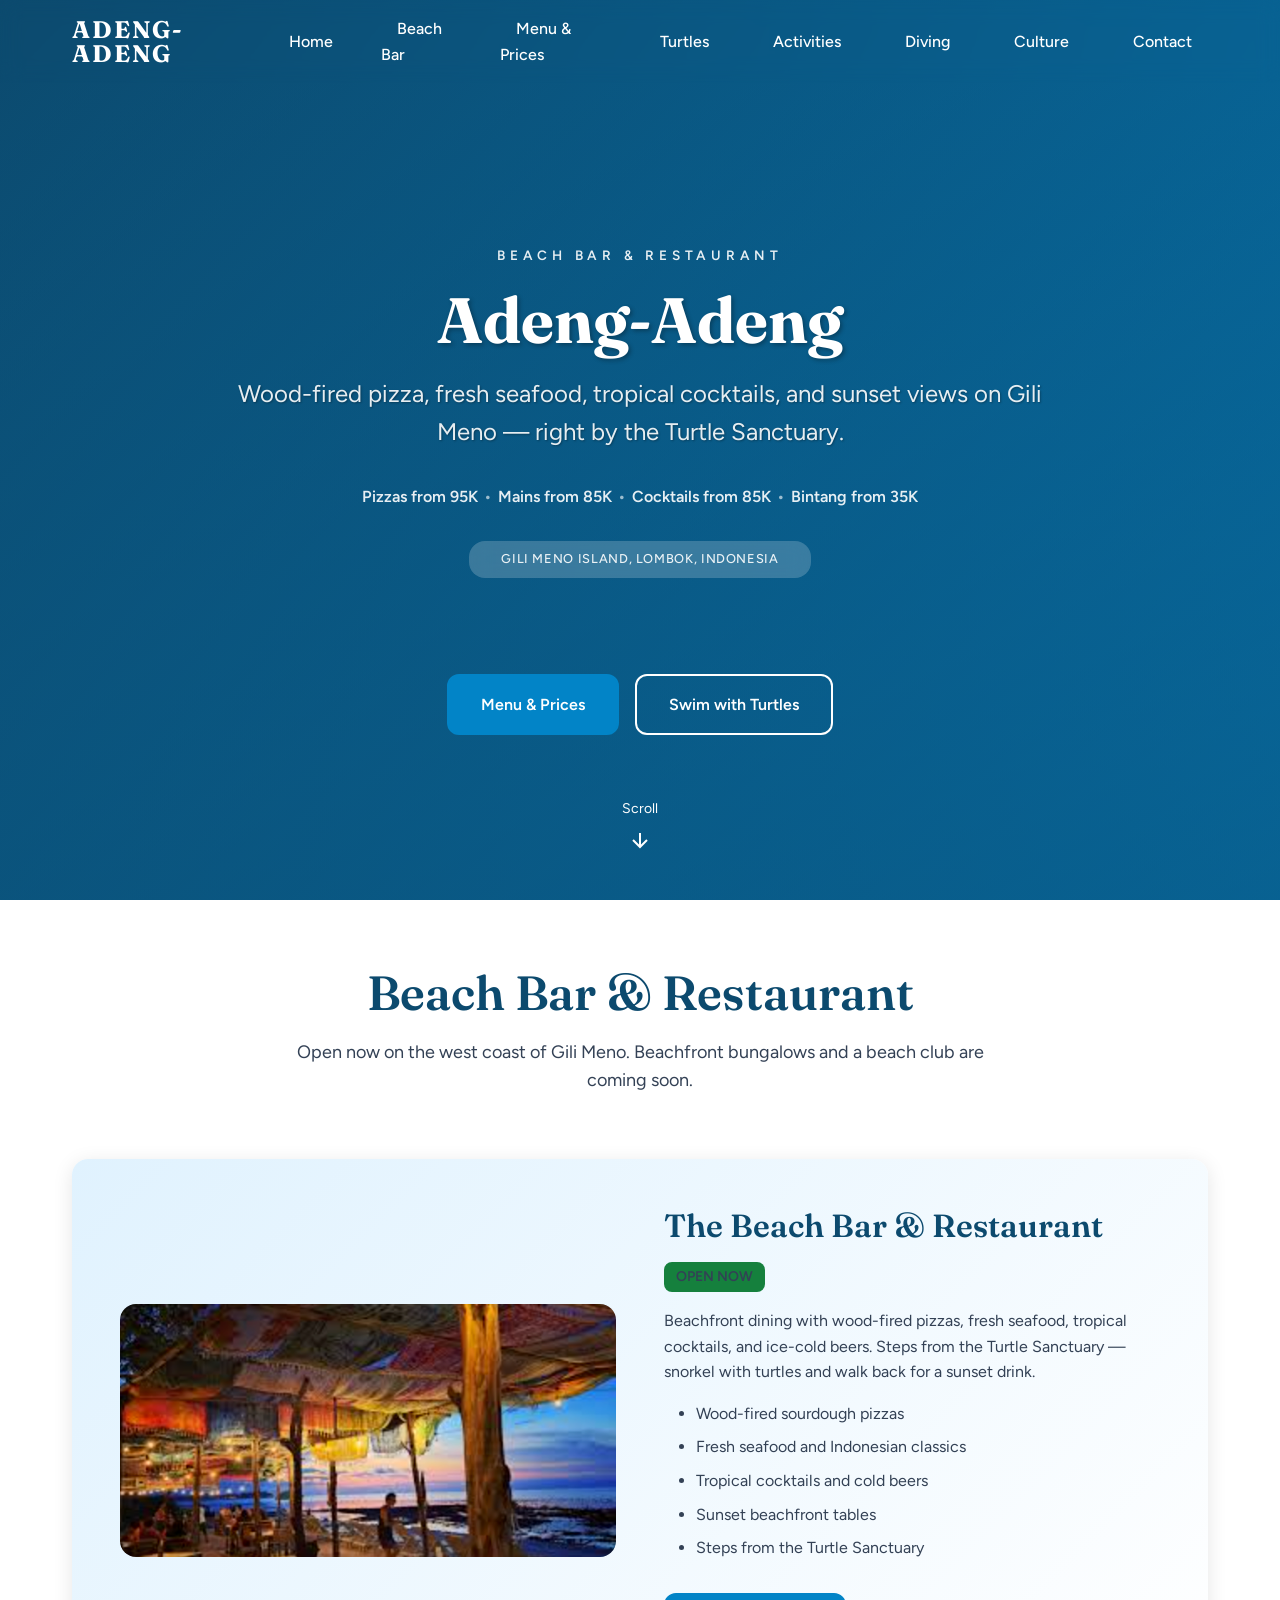
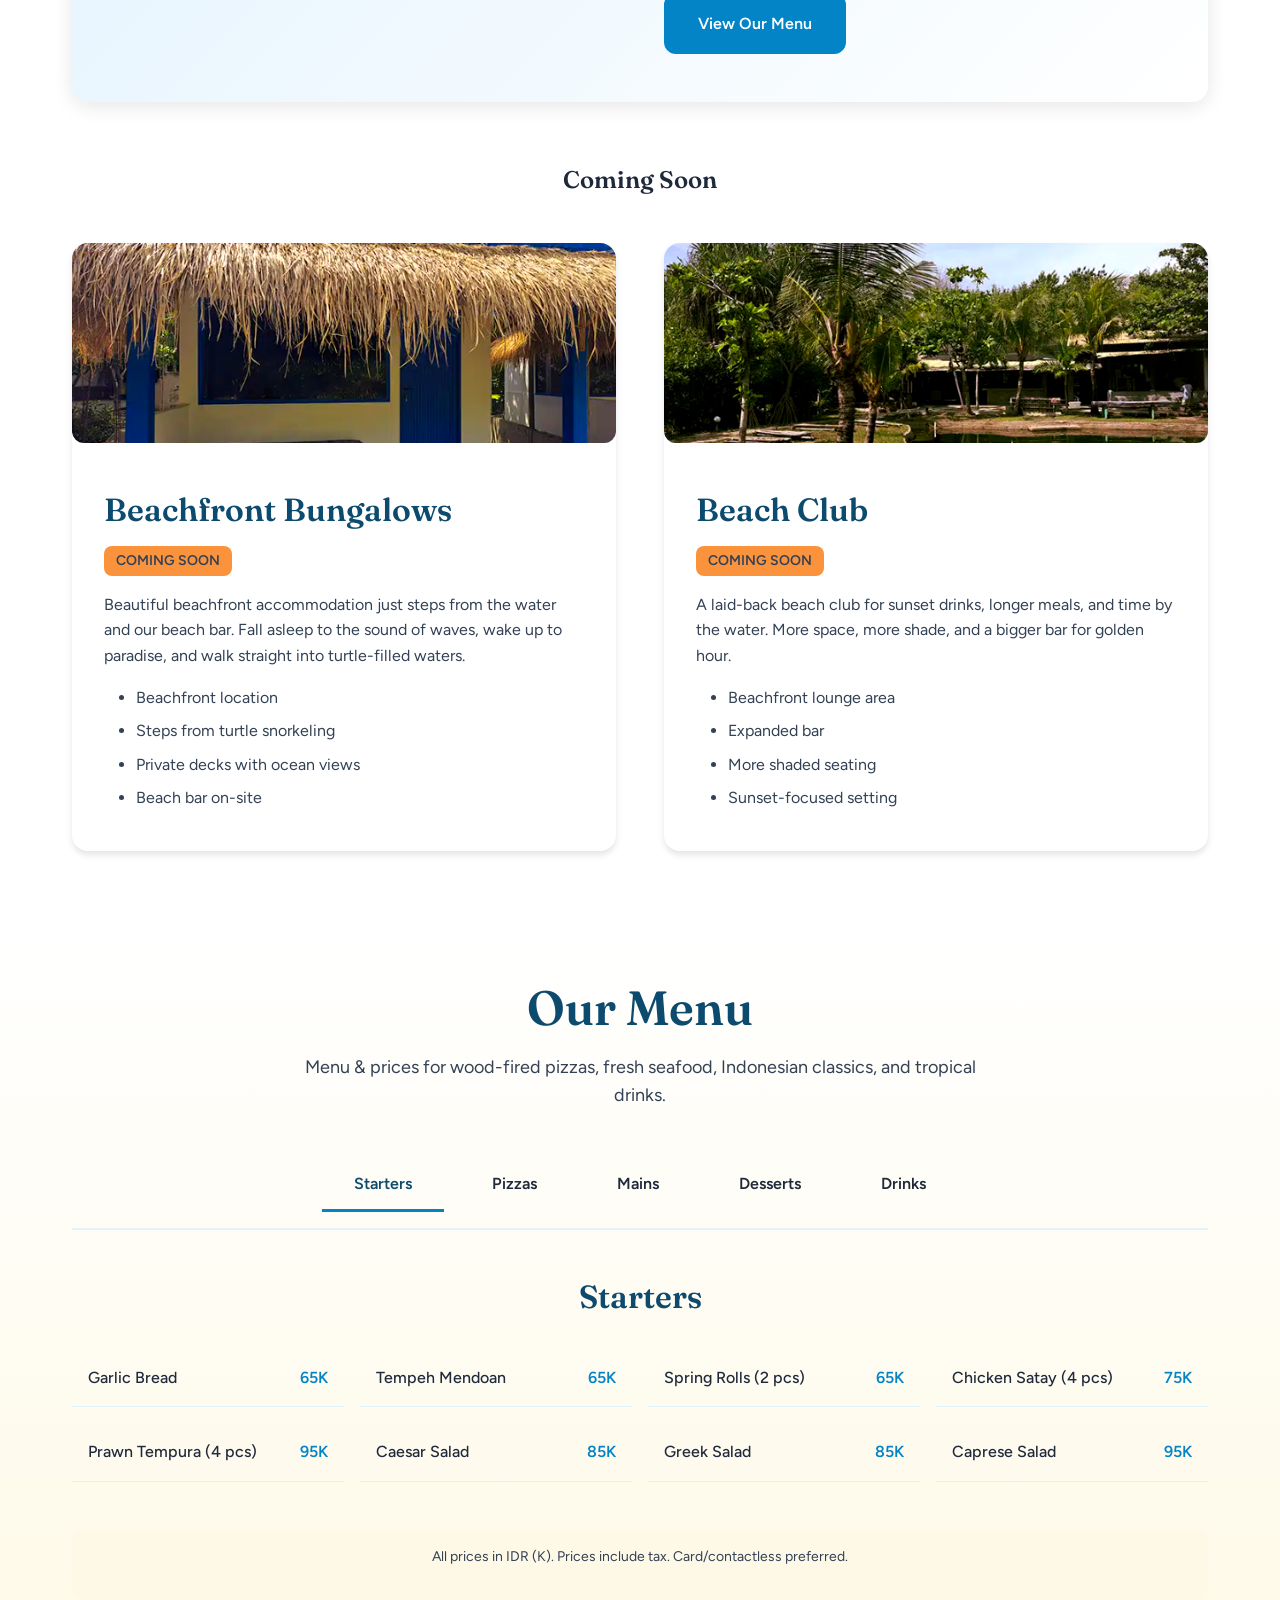
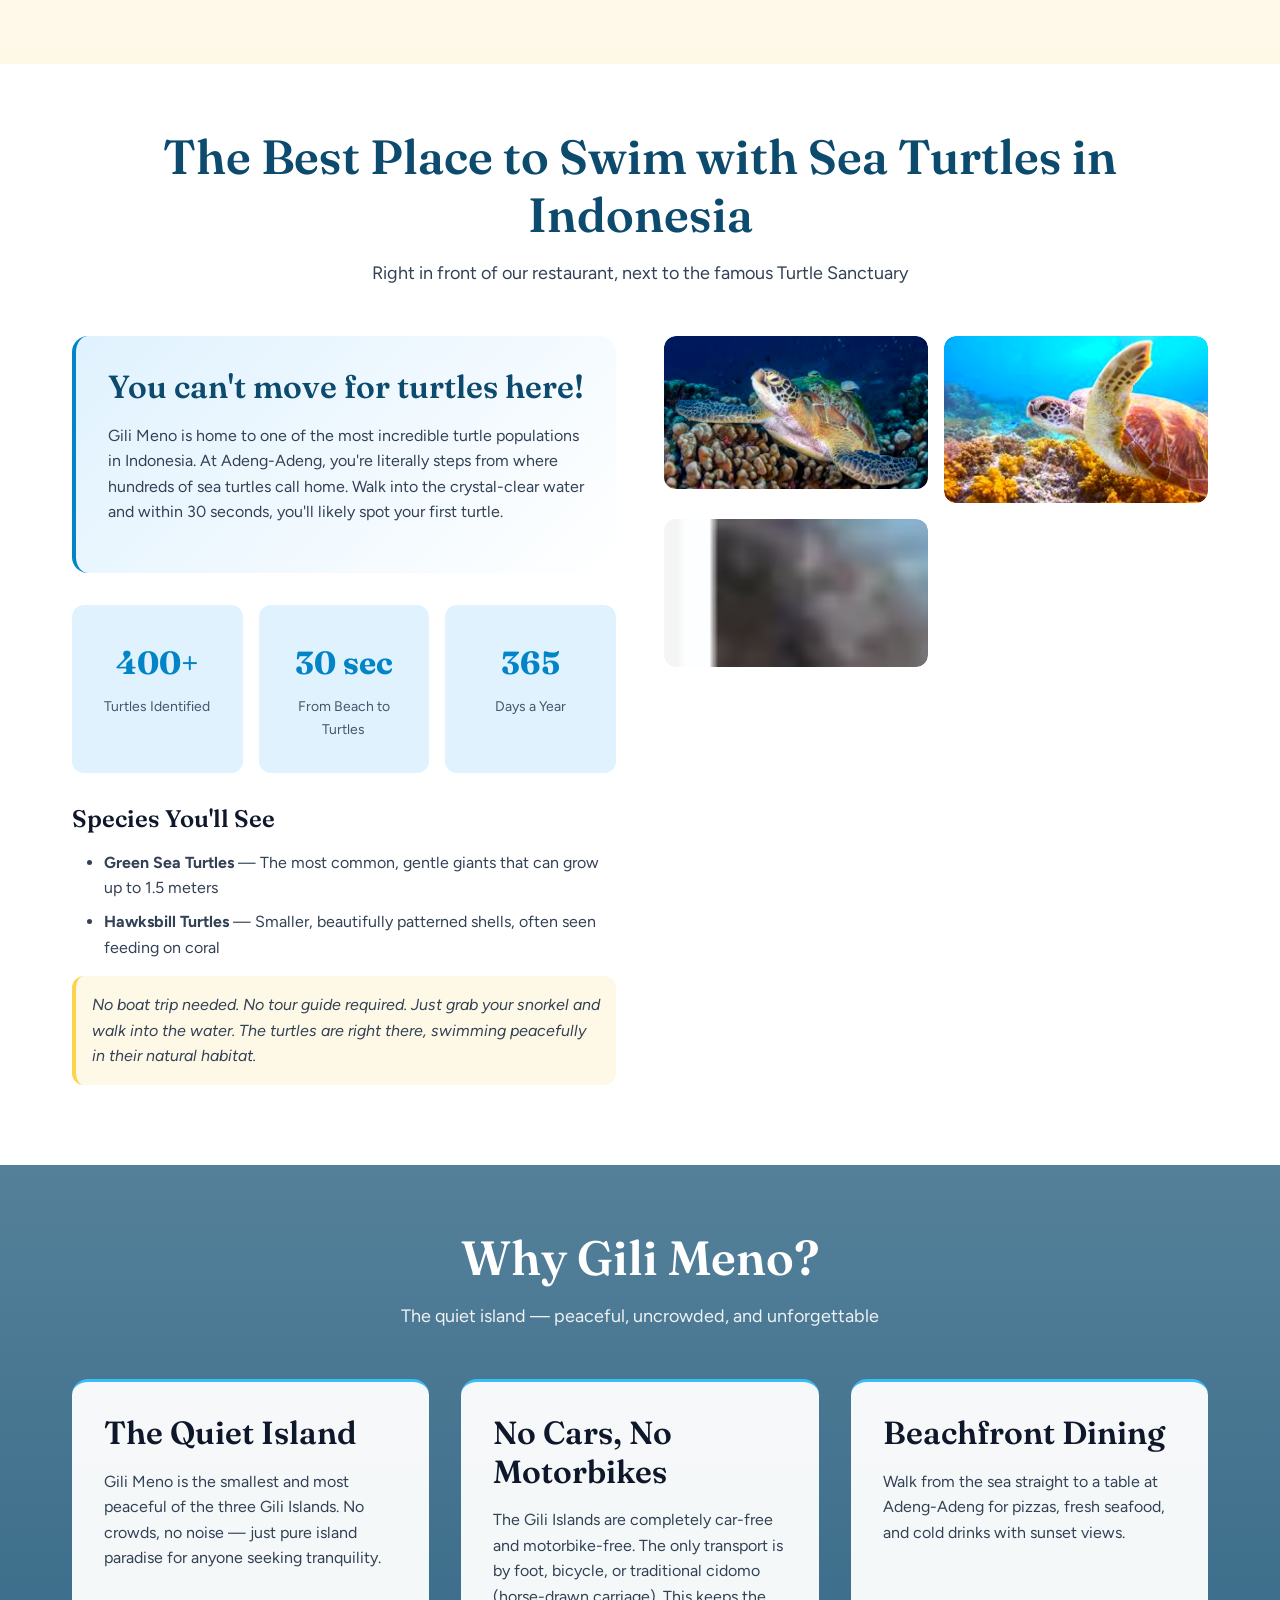
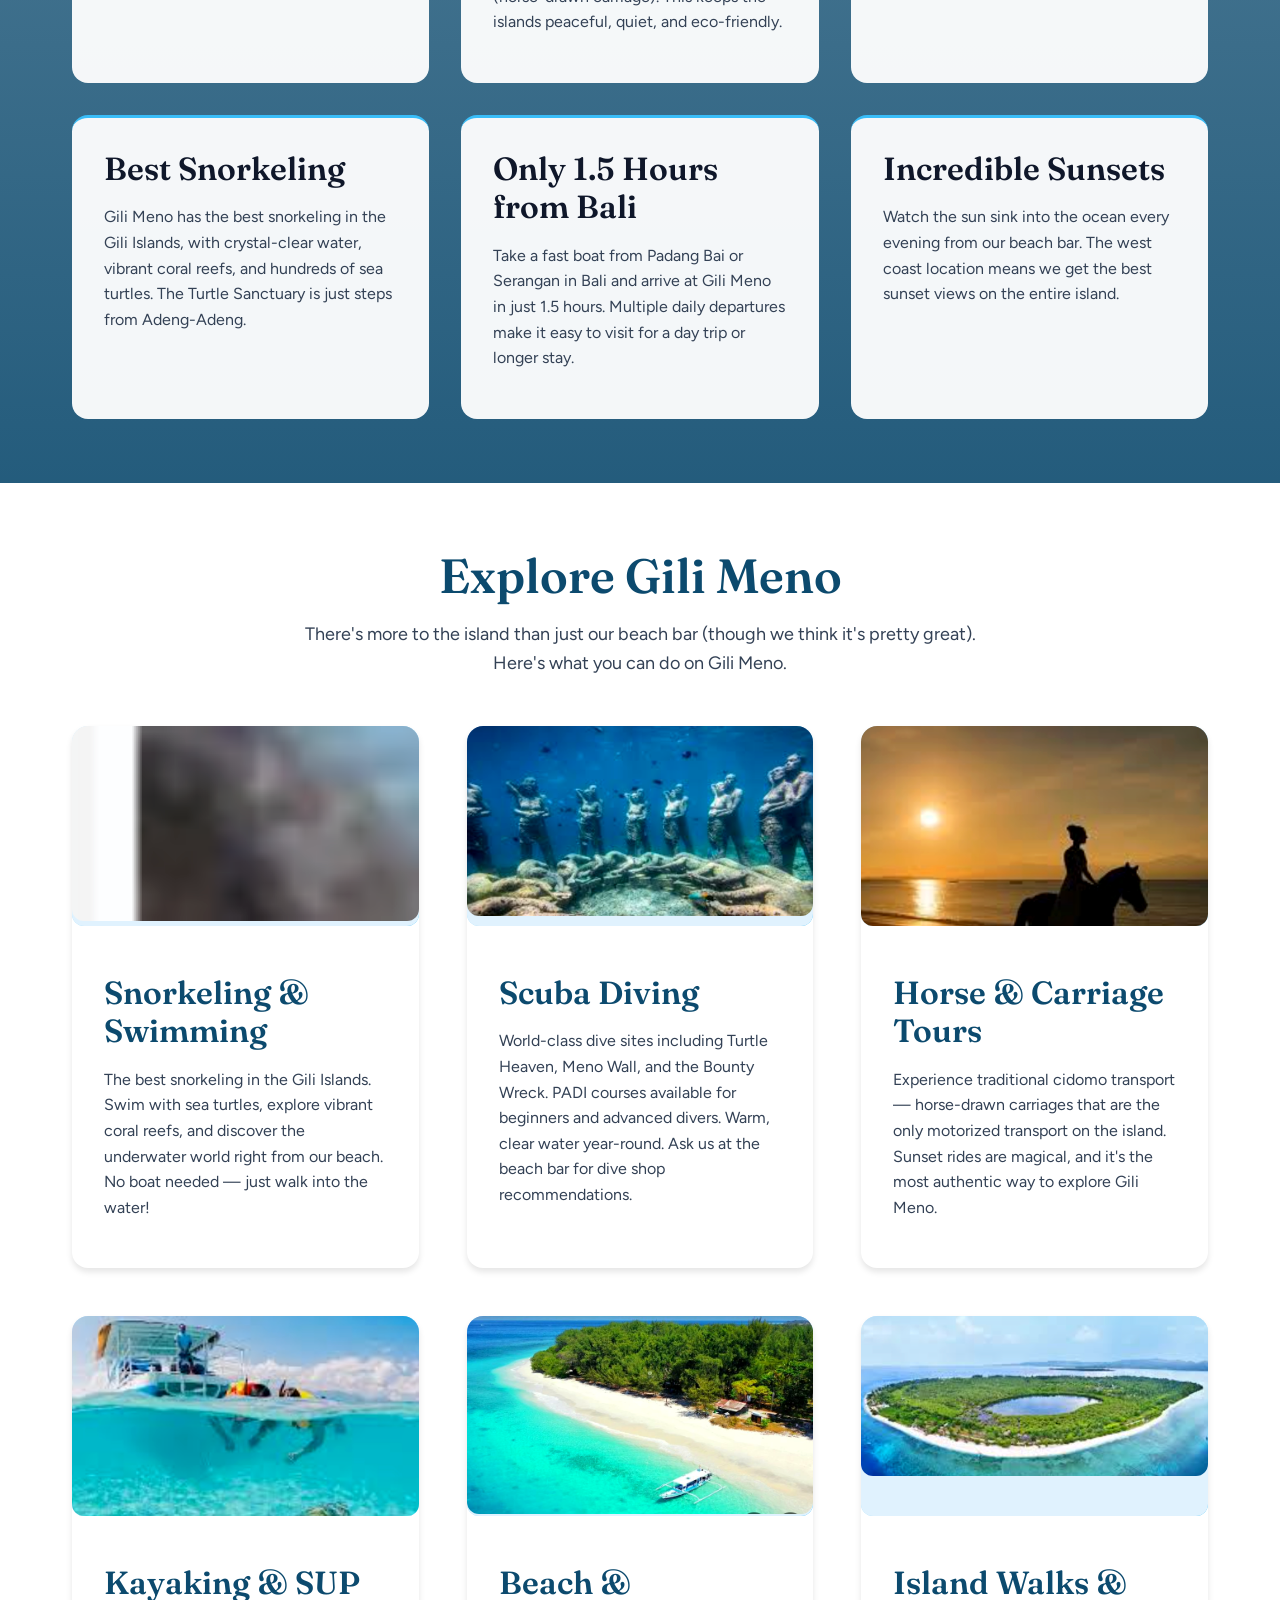
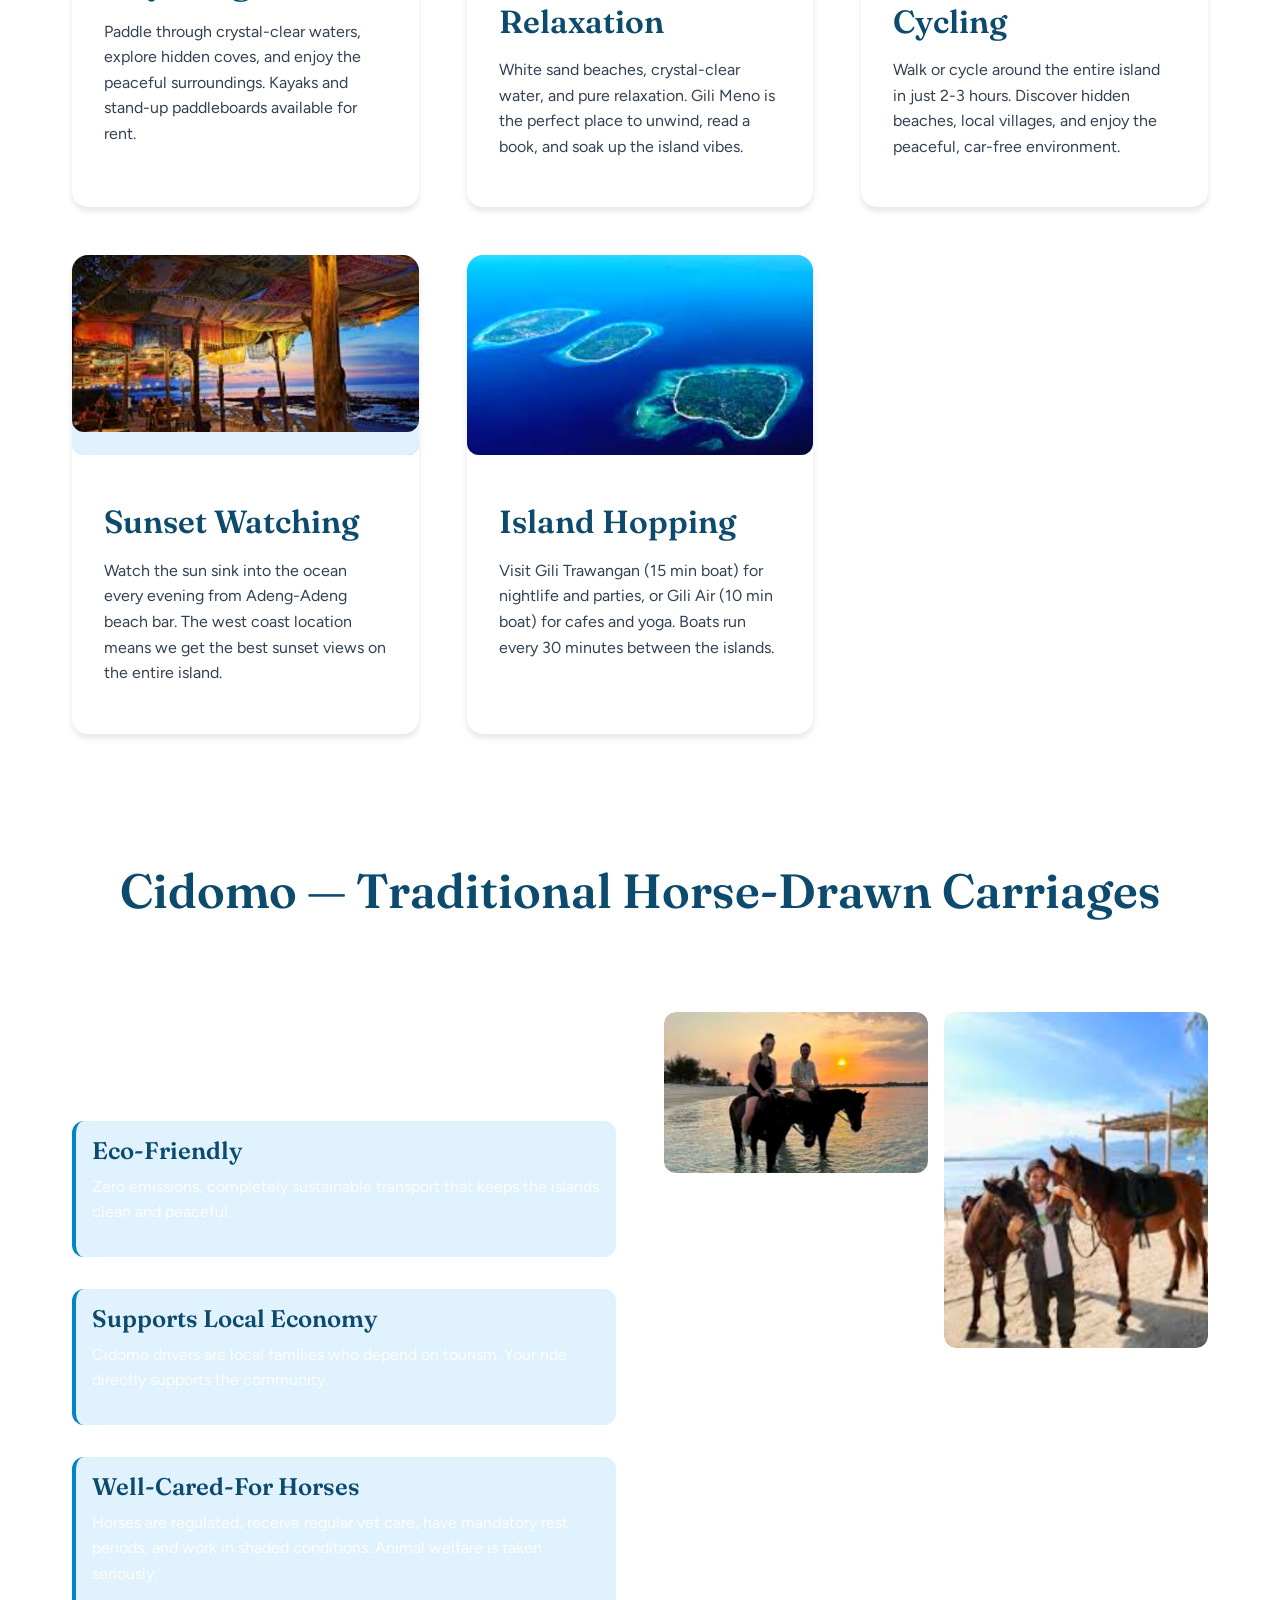
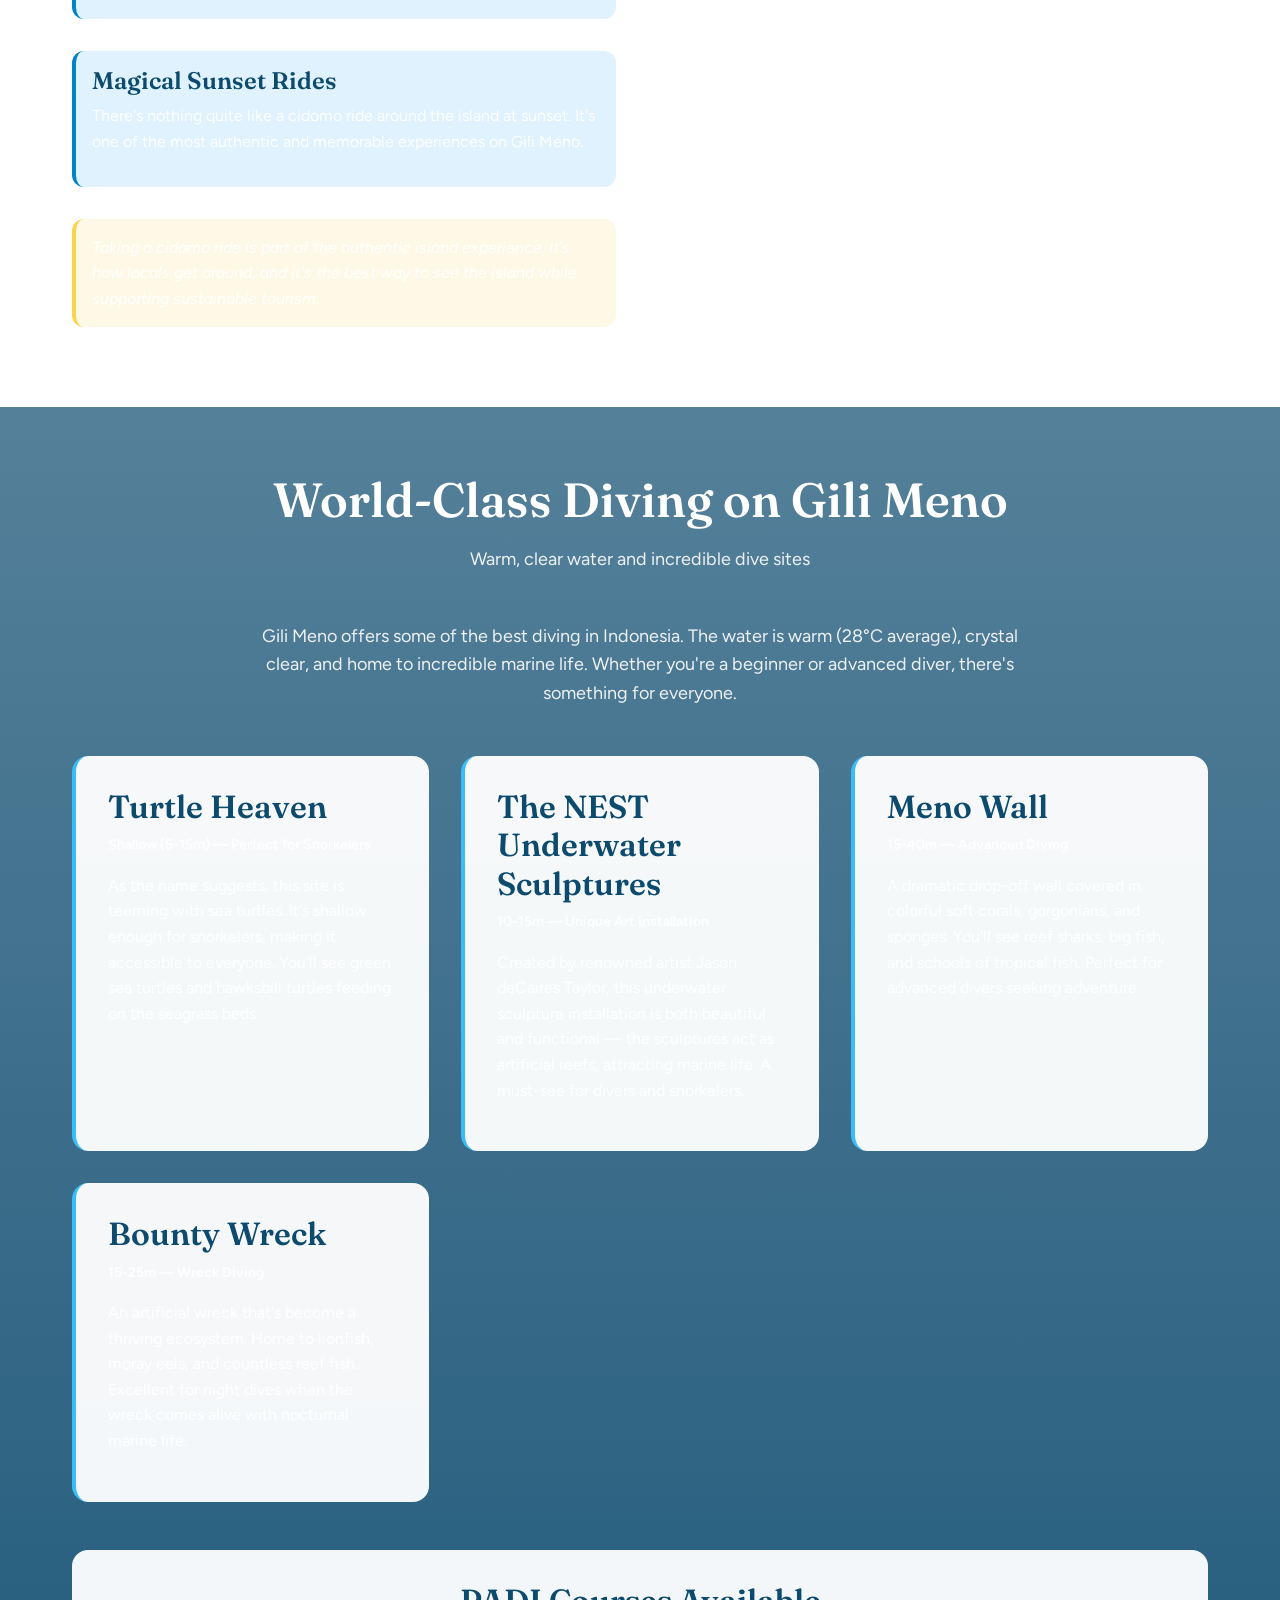
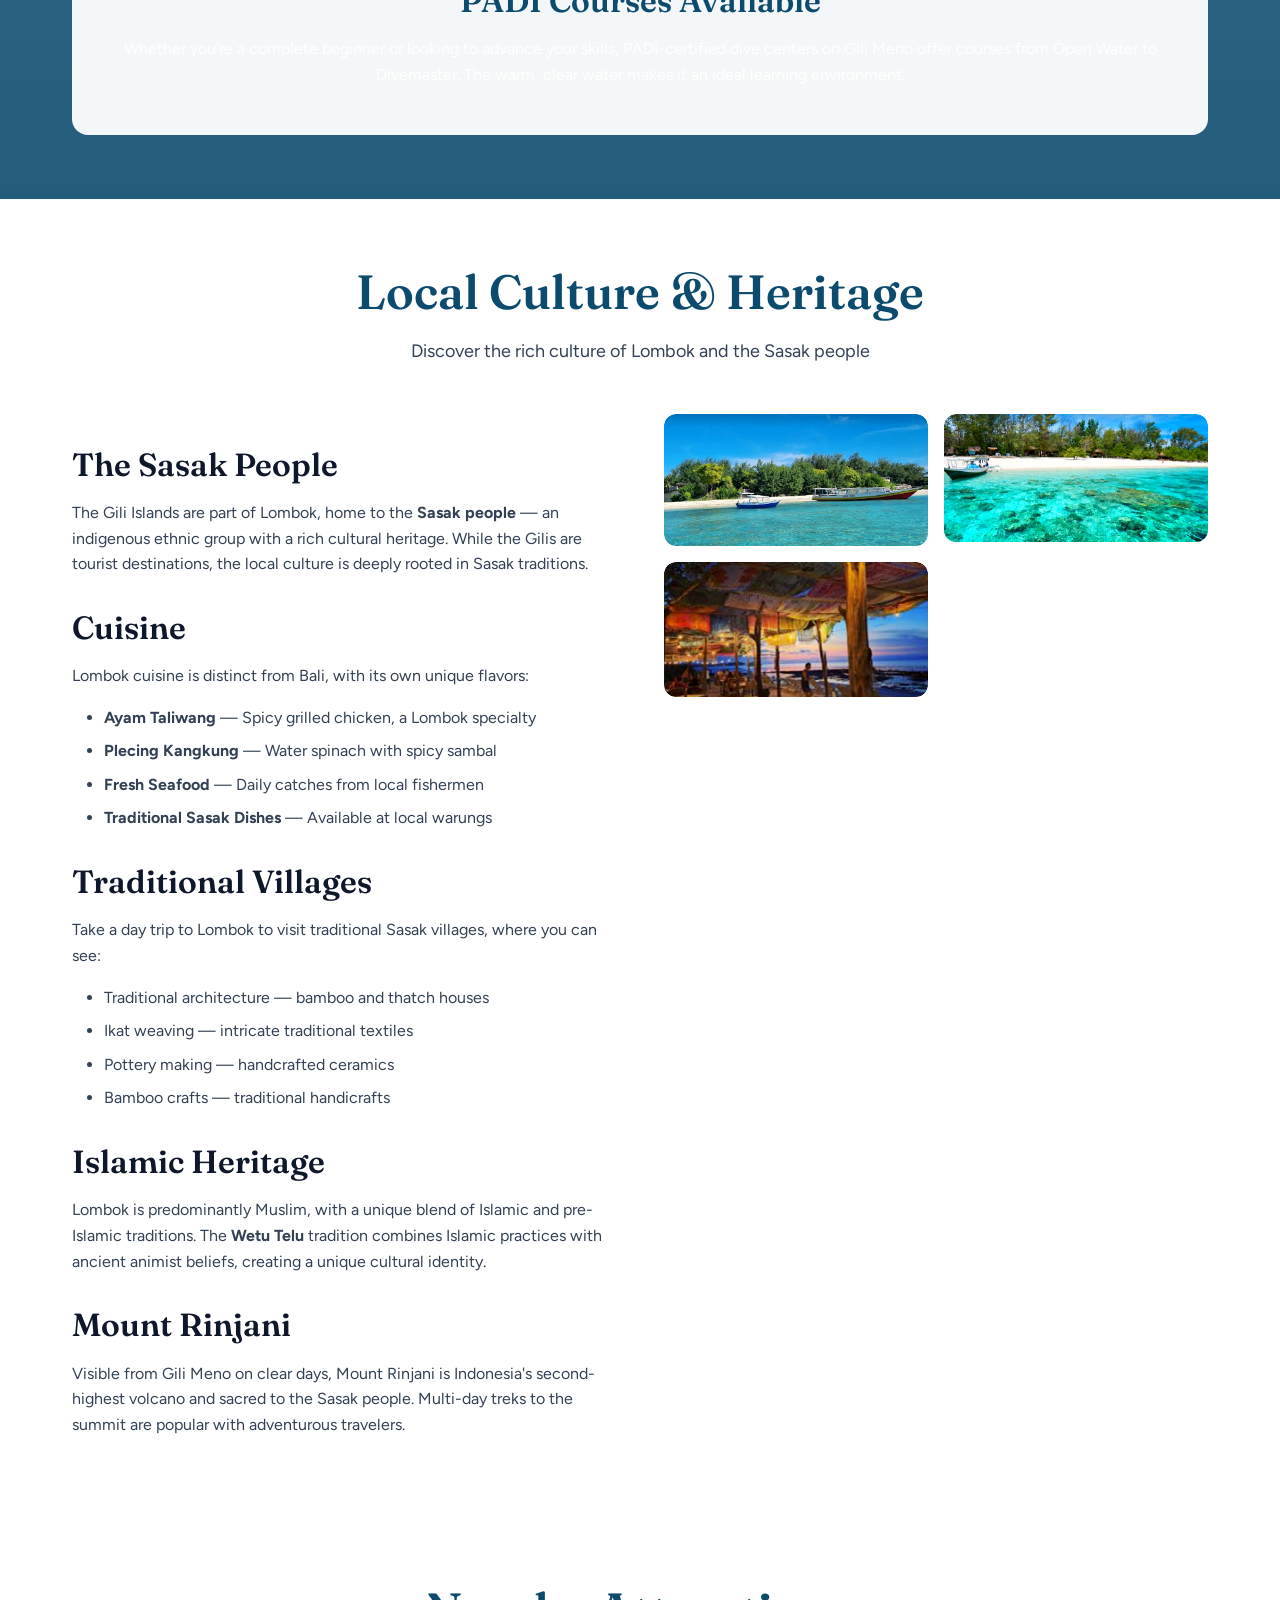
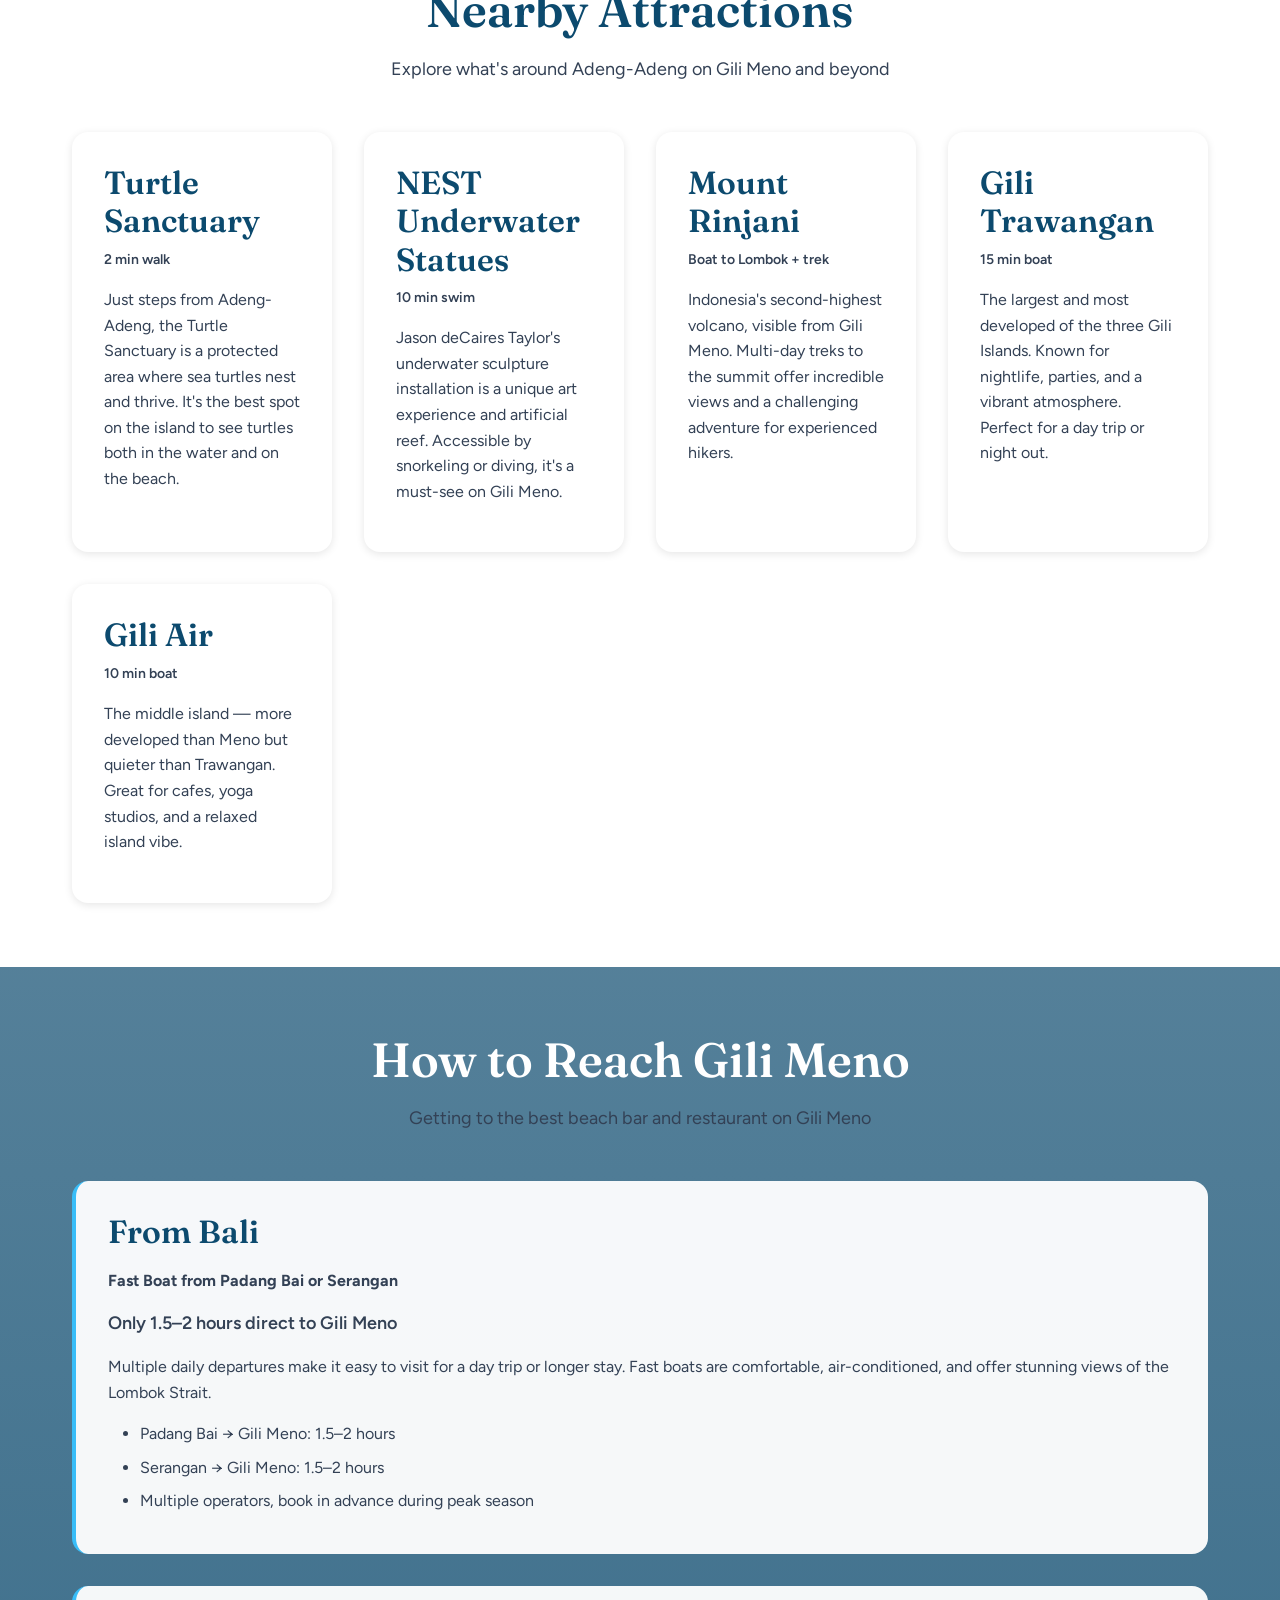
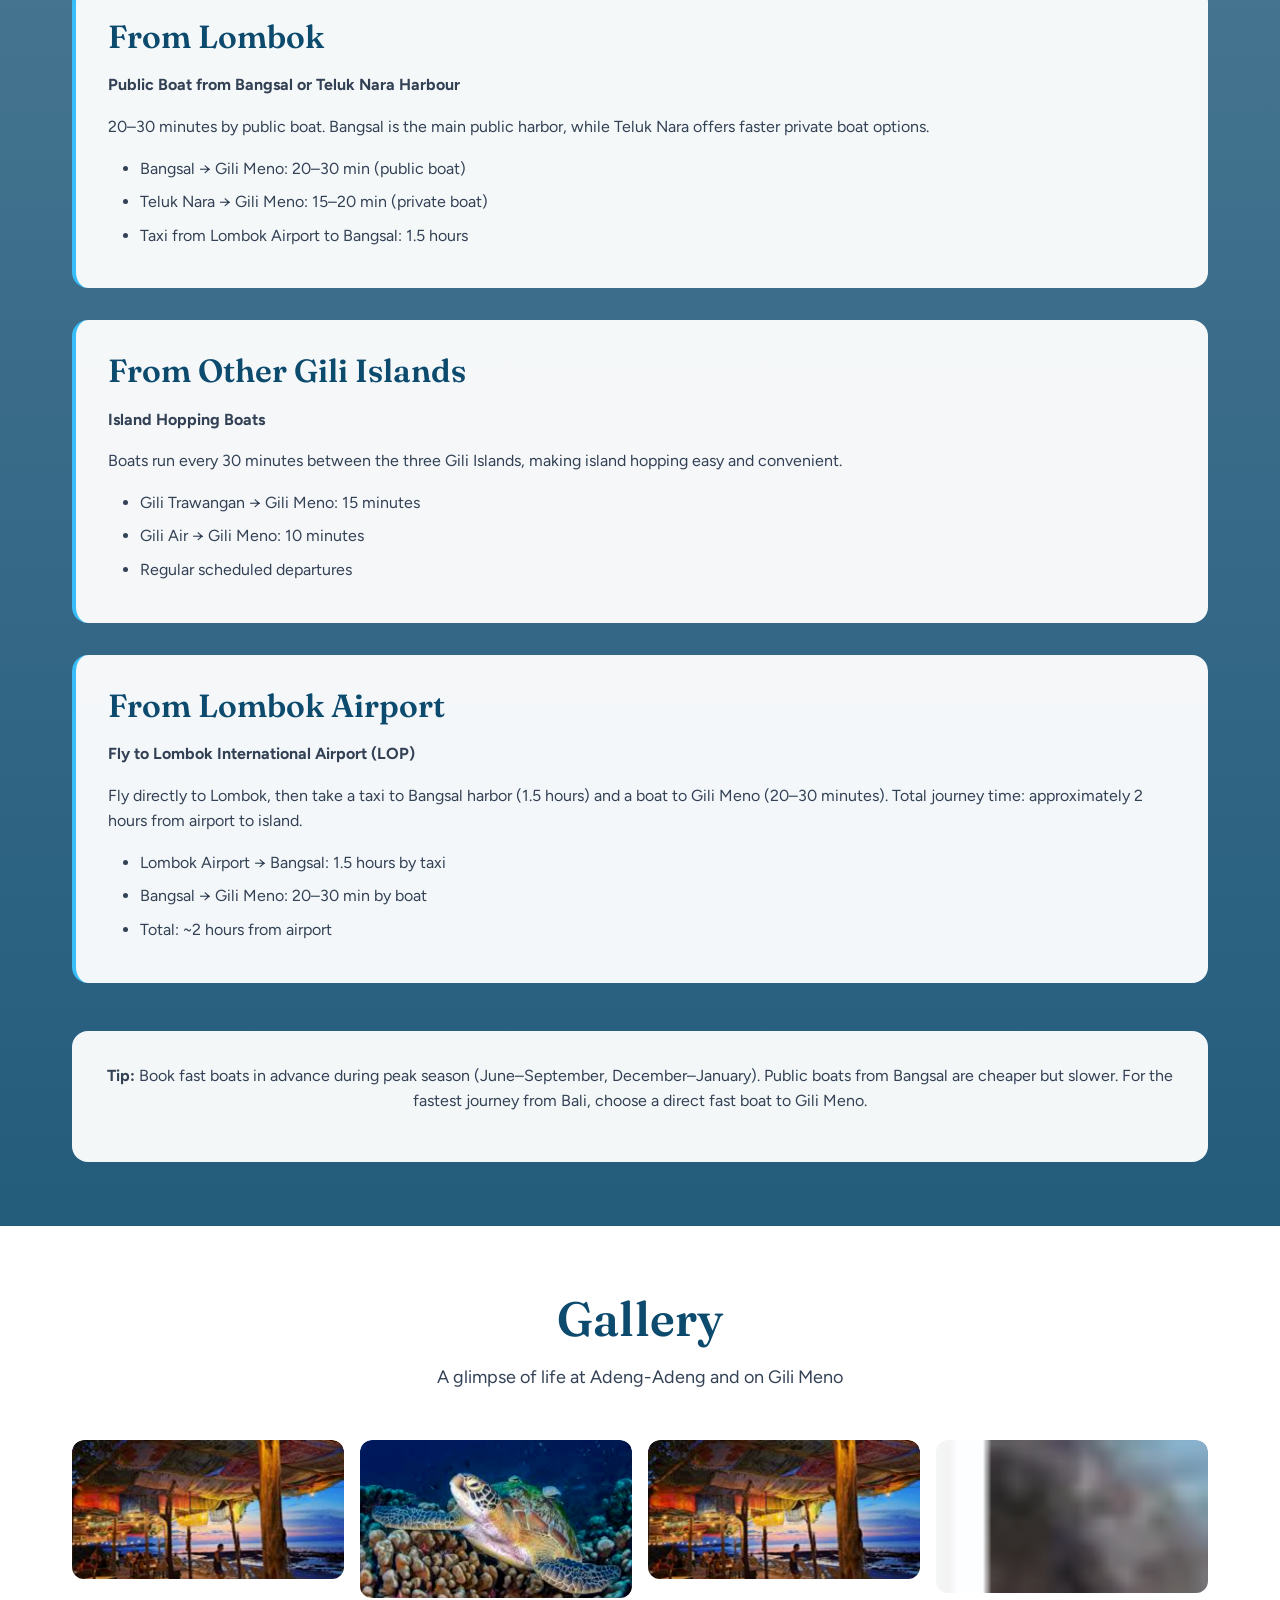
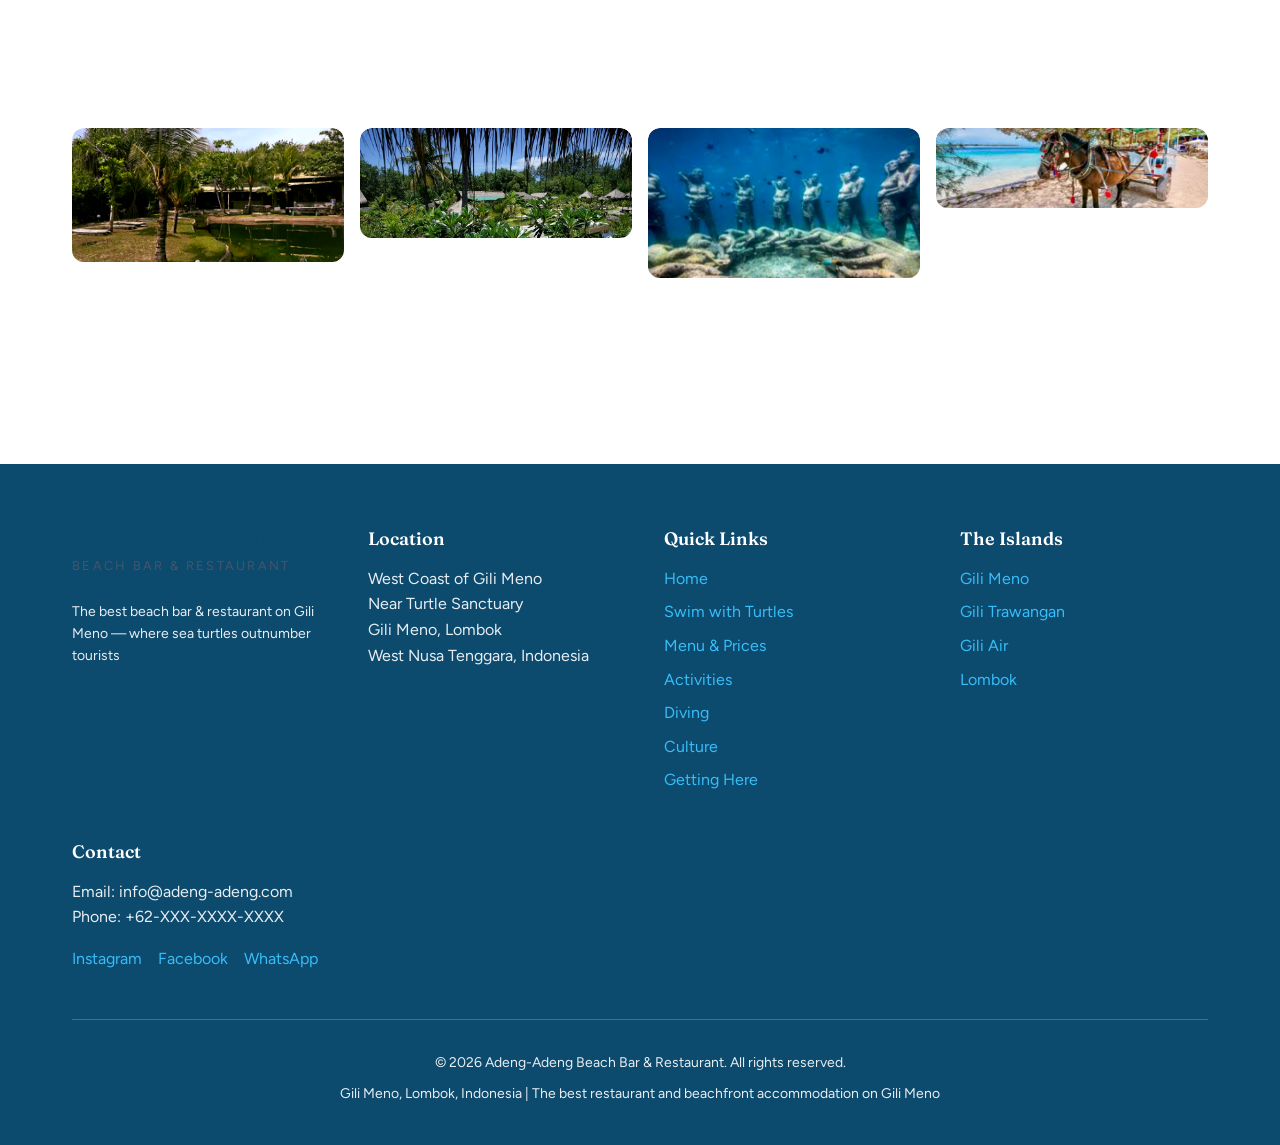
==== commit 0035b46c: "Refocus beach bar and menu, remove logos" ====
--- a/index.html
+++ b/index.html
@@ -9,10 +9,10 @@
     <meta name="apple-mobile-web-app-status-bar-style" content="black-translucent">
 
     <!-- Primary SEO -->
-    <title>Adeng-Adeng Beach Bar & Restaurant | Best Bar on Gili Meno | Swim with Sea Turtles | Bungalows Coming 2025</title>
-    <meta name="description" content="Adeng-Adeng Beach Bar & Restaurant — the best beachfront bar on Gili Meno island, Indonesia. Wood-fired pizza, fresh seafood, ice-cold beers and stunning sunsets right next to the Turtle Sanctuary. Swim with wild sea turtles then grab a drink! Bungalows coming 2025. Only 1.5 hours by fast boat from Bali.">
-    <meta name="keywords" content="Gili Meno, Gili Meno restaurant, best restaurant Gili Meno, Gili Meno beach bar, Gili Meno bungalows, Gili Meno accommodation, best food Gili Meno, best pizza Gili Meno, swim with turtles, sea turtles Gili Meno, turtle sanctuary, snorkeling Gili Meno, diving Gili Islands, Gili Islands, Gili Trawangan, Gili Air, Lombok, Bali to Gili, fast boat Gili, honeymoon Indonesia, island paradise, beachfront bungalow, sunset bar, eco tourism, West Nusa Tenggara, Mount Rinjani, Sasak culture, Indonesia islands, romantic getaway, quiet island, best beach Gili Meno, wood fired pizza, fresh seafood Indonesia">
-    <meta name="author" content="Adeng-Adeng Bungalows">
+    <title>Adeng-Adeng Beach Bar & Restaurant | Gili Meno | Menu & Prices</title>
+    <meta name="description" content="Adeng-Adeng Beach Bar & Restaurant on Gili Meno, Indonesia. Wood-fired pizza, fresh seafood, cold beers, tropical cocktails, and sunset views by the Turtle Sanctuary. Menu and prices below. Bungalows and beach club coming soon.">
+    <meta name="keywords" content="Gili Meno, Gili Meno restaurant, best restaurant Gili Meno, Gili Meno beach bar, Gili Meno bungalows, Gili Meno accommodation, best food Gili Meno, best pizza Gili Meno, swim with turtles, sea turtles Gili Meno, turtle sanctuary, snorkeling Gili Meno, diving Gili Islands, Gili Islands, Gili Trawangan, Gili Air, Lombok, Bali to Gili, fast boat Gili, island paradise, beachfront bungalow, sunset bar, eco tourism, West Nusa Tenggara, Mount Rinjani, Sasak culture, Indonesia islands, quiet island, best beach Gili Meno, wood fired pizza, fresh seafood Indonesia, beach club">
+    <meta name="author" content="Adeng-Adeng Beach Bar & Restaurant">
     <meta name="robots" content="index, follow, max-image-preview:large, max-snippet:-1, max-video-preview:-1">
     <meta name="googlebot" content="index, follow">
     <link rel="canonical" href="https://adeng-adeng.com/">
@@ -20,19 +20,19 @@
     <!-- Open Graph / Facebook -->
     <meta property="og:type" content="website">
     <meta property="og:url" content="https://adeng-adeng.com/">
-    <meta property="og:title" content="Adeng-Adeng | Best Beach Bar on Gili Meno | Swim with Turtles">
-    <meta property="og:description" content="The best beachfront bar & restaurant on Gili Meno. Wood-fired pizza, cold beers, incredible sunsets — right next to the Turtle Sanctuary. Bungalows coming 2025.">
+    <meta property="og:title" content="Adeng-Adeng | Beach Bar & Restaurant | Menu & Prices">
+    <meta property="og:description" content="Beachfront bar & restaurant on Gili Meno with wood-fired pizza, cold beers, and sunset views by the Turtle Sanctuary. Menu & prices below. Bungalows and beach club coming soon.">
     <meta property="og:image" content="https://adeng-adeng.com/images/og-image.jpg">
     <meta property="og:image:width" content="1200">
     <meta property="og:image:height" content="630">
-    <meta property="og:site_name" content="Adeng-Adeng Bungalows & Beach Bar">
+    <meta property="og:site_name" content="Adeng-Adeng Beach Bar & Restaurant">
     <meta property="og:locale" content="en_US">
 
     <!-- Twitter -->
     <meta name="twitter:card" content="summary_large_image">
     <meta name="twitter:url" content="https://adeng-adeng.com/">
-    <meta name="twitter:title" content="Adeng-Adeng | Best Beach Bar Gili Meno | Swim with Sea Turtles">
-    <meta name="twitter:description" content="Beachfront bar & restaurant on Gili Meno. Wood-fired pizza, cold beers, incredible sunsets — right next to the Turtle Sanctuary. Bungalows coming 2025.">
+    <meta name="twitter:title" content="Adeng-Adeng | Beach Bar & Restaurant | Menu & Prices">
+    <meta name="twitter:description" content="Beachfront bar & restaurant on Gili Meno with wood-fired pizza, cold beers, and sunset views by the Turtle Sanctuary. Menu & prices below. Bungalows and beach club coming soon.">
     <meta name="twitter:image" content="https://adeng-adeng.com/images/twitter-card.jpg">
 
     <!-- Geographic -->
@@ -54,7 +54,7 @@
     <link rel="preload" href="Assets/Gili Meno Beach.png" as="image">
 
     <!-- Google Fonts -->
-    <link href="https://fonts.googleapis.com/css2?family=Playfair+Display:wght@400;600;700&family=Inter:wght@300;400;500;600;700&display=swap" rel="stylesheet">
+    <link href="https://fonts.googleapis.com/css2?family=Fraunces:wght@400;600;700&family=Figtree:wght@300;400;500;600;700&display=swap" rel="stylesheet">
 
     <!-- Styles -->
     <link rel="stylesheet" href="css/styles.css">
@@ -113,7 +113,7 @@
                 "@type": "LodgingBusiness",
                 "@id": "https://adeng-adeng.com/#bungalows",
                 "name": "Adeng-Adeng Bungalows",
-                "description": "Beachfront bungalows on Gili Meno island, steps from the best turtle snorkeling in Indonesia. Opening August 2025.",
+                "description": "Beachfront bungalows on Gili Meno island, steps from the best turtle snorkeling in Indonesia. Opening soon.",
                 "image": "https://adeng-adeng.com/Assets/The Bungalows.png",
                 "address": {
                     "@type": "PostalAddress",
@@ -155,8 +155,8 @@
                 "@type": "WebSite",
                 "@id": "https://adeng-adeng.com/#website",
                 "url": "https://adeng-adeng.com",
-                "name": "Adeng-Adeng Bungalows & Beach Bar",
-                "description": "Best restaurant and beachfront accommodation on Gili Meno, Indonesia",
+                "name": "Adeng-Adeng Beach Bar & Restaurant",
+                "description": "Beach bar, restaurant, and upcoming beachfront accommodation on Gili Meno, Indonesia",
                 "publisher": {
                     "@type": "Organization",
                     "name": "Adeng-Adeng",
@@ -222,10 +222,10 @@
             },
             {
                 "@type": "Question",
-                "name": "Which Gili island is best for couples?",
+                "name": "Which Gili island is the quietest?",
                 "acceptedAnswer": {
                     "@type": "Answer",
-                    "text": "Gili Meno is considered the most romantic of the three Gili Islands, often called 'Honeymoon Island'. It's the quietest and most peaceful, with beautiful beaches, incredible turtle snorkeling, and stunning sunsets — perfect for couples and honeymooners."
+                    "text": "Gili Meno is the quietest of the three Gili Islands, with calm beaches, excellent turtle snorkeling, and relaxed sunsets — ideal for travelers who want peace and space."
                 }
             }
         ]
@@ -237,8 +237,8 @@
     <nav class="navbar" id="navbar">
         <div class="container">
             <div class="nav-wrapper">
-                <a href="#" class="logo">
-                    <img src="Adeng Adeng Logo.png" alt="Adeng-Adeng Logo" class="logo-img">
+                <a href="#home" class="logo" aria-label="Adeng-Adeng">
+                    <span class="logo-text">Adeng-Adeng</span>
                 </a>
                 <button class="mobile-menu-toggle" id="mobileMenuToggle" aria-label="Toggle menu">
                     <span></span>
@@ -247,9 +247,9 @@
                 </button>
                 <ul class="nav-menu" id="navMenu">
                     <li><a href="#home" class="nav-link">Home</a></li>
+                    <li><a href="#what-we-offer" class="nav-link">Beach Bar</a></li>
+                    <li><a href="#menu" class="nav-link">Menu & Prices</a></li>
                     <li><a href="#turtles" class="nav-link">Turtles</a></li>
-                    <li><a href="#what-we-offer" class="nav-link">What We Offer</a></li>
-                    <li><a href="#menu" class="nav-link">Menu</a></li>
                     <li><a href="#activities" class="nav-link">Activities</a></li>
                     <li><a href="#diving" class="nav-link">Diving</a></li>
                     <li><a href="#culture" class="nav-link">Culture</a></li>
@@ -262,19 +262,19 @@
     <!-- Hero Section -->
     <section class="hero" id="home">
         <div class="hero-overlay"></div>
-            <div class="hero-content">
-            <div class="hero-logo">
-                <a href="#home" class="hero-logo-link">
-                    <img src="Adeng Adeng Logo.png" alt="Adeng-Adeng Logo" class="hero-logo-img">
-                </a>
-            </div>
+        <div class="hero-content">
+            <p class="hero-kicker">Beach Bar & Restaurant</p>
             <h1 class="hero-title">Adeng-Adeng</h1>
-            <p class="hero-subtitle">Beach Bar & Restaurant on Gili Meno — the best spot to swim with sea turtles and watch the sunset</p>
-            <div class="hero-location">
-                <span>📍</span> Gili Meno Island, Lombok, Indonesia
-            </div>
+            <p class="hero-subtitle">Wood-fired pizza, fresh seafood, tropical cocktails, and sunset views on Gili Meno — right by the Turtle Sanctuary.</p>
+            <div class="hero-highlights">
+                <span>Pizzas from 95K</span>
+                <span>Mains from 85K</span>
+                <span>Cocktails from 85K</span>
+                <span>Bintang from 35K</span>
+            </div>
+            <div class="hero-location">Gili Meno Island, Lombok, Indonesia</div>
             <div class="hero-cta">
-                <a href="#menu" class="btn btn-primary">View Our Menu</a>
+                <a href="#menu" class="btn btn-primary">Menu & Prices</a>
                 <a href="#turtles" class="btn btn-secondary">Swim with Turtles</a>
             </div>
         </div>
@@ -286,71 +286,14 @@
         </div>
     </section>
 
-    <!-- Turtle Section -->
-    <section class="section turtles-section" id="turtles">
-        <div class="container">
-            <div class="section-header">
-                <div class="section-logo">
-                    <img src="Adeng Adeng Logo.png" alt="Adeng-Adeng Logo" class="section-logo-img">
-                </div>
-                <h2 class="section-title">The Best Place to Swim with Sea Turtles in Indonesia</h2>
-                <p class="section-subtitle">Right in front of our restaurant, next to the famous Turtle Sanctuary</p>
-            </div>
-            <div class="turtles-content">
-                <div class="turtles-text">
-                    <div class="highlight-box">
-                        <h3>You can't move for turtles here!</h3>
-                        <p>Gili Meno is home to one of the most incredible turtle populations in Indonesia. At Adeng-Adeng, you're literally steps from where hundreds of sea turtles call home. Walk into the crystal-clear water and within 30 seconds, you'll likely spot your first turtle.</p>
-                    </div>
-                    <div class="turtle-facts">
-                        <div class="fact-card">
-                            <div class="fact-number">400+</div>
-                            <div class="fact-label">Turtles Identified</div>
-                        </div>
-                        <div class="fact-card">
-                            <div class="fact-number">30 sec</div>
-                            <div class="fact-label">From Beach to Turtles</div>
-                        </div>
-                        <div class="fact-card">
-                            <div class="fact-number">365</div>
-                            <div class="fact-label">Days a Year</div>
-                        </div>
-                    </div>
-                    <div class="turtle-species">
-                        <h4>Species You'll See</h4>
-                        <ul>
-                            <li><strong>Green Sea Turtles</strong> — The most common, gentle giants that can grow up to 1.5 meters</li>
-                            <li><strong>Hawksbill Turtles</strong> — Smaller, beautifully patterned shells, often seen feeding on coral</li>
-                        </ul>
-                        <p class="turtle-note">No boat trip needed. No tour guide required. Just grab your snorkel and walk into the water. The turtles are right there, swimming peacefully in their natural habitat.</p>
-                    </div>
-                </div>
-                <div class="turtles-images">
-                    <div class="image-grid">
-                        <div class="image-card">
-                            <img src="Assets/Gili Meno Sea Turtles.png" alt="Green sea turtle swimming near Gili Meno beach" loading="lazy" decoding="async">
-                        </div>
-                        <div class="image-card">
-                            <img src="Assets/Gili Meno Sea Turtles 2.png" alt="Hawksbill turtle at Turtle Sanctuary Gili Meno" loading="lazy" decoding="async">
-                        </div>
-                        <div class="image-card">
-                            <img src="Assets/Snorkling with turtle.png" alt="Snorkeling with sea turtles Gili Meno" loading="lazy" decoding="async">
-                        </div>
-                    </div>
-                </div>
-            </div>
-        </div>
-    </section>
+    
 
     <!-- What We Offer Section -->
     <section class="section offer-section" id="what-we-offer">
         <div class="container">
             <div class="section-header">
-                <div class="section-logo">
-                    <img src="Adeng Adeng Logo.png" alt="Adeng-Adeng Logo" class="section-logo-img">
-                </div>
-                <h2 class="section-title">Adeng-Adeng</h2>
-                <p class="section-subtitle">Beachfront dining, accommodation, and the best experiences on Gili Meno</p>
+                <h2 class="section-title">Beach Bar & Restaurant</h2>
+                <p class="section-subtitle">Open now on the west coast of Gili Meno. Beachfront bungalows and a beach club are coming soon.</p>
             </div>
             
             <!-- Beach Bar - Main Focus -->
@@ -362,13 +305,13 @@
                     <div class="beach-bar-text">
                         <h3>The Beach Bar & Restaurant</h3>
                         <p class="status-badge open">OPEN NOW</p>
-                        <p>The best beach bar on Gili Meno! Ice-cold Bintang, wood-fired sourdough pizzas, fresh seafood, tropical cocktails, and the most incredible sunset views. Right next to the Turtle Sanctuary — swim with turtles, then grab a cold beer. This is what island life is all about.</p>
+                        <p>Beachfront dining with wood-fired pizzas, fresh seafood, tropical cocktails, and ice-cold beers. Steps from the Turtle Sanctuary — snorkel with turtles and walk back for a sunset drink.</p>
                         <ul class="feature-list">
                             <li>Wood-fired sourdough pizzas</li>
-                            <li>Fresh seafood daily</li>
-                            <li>Tropical cocktails</li>
-                            <li>Best sunset views on the island</li>
-                            <li>Right next to Turtle Sanctuary</li>
+                            <li>Fresh seafood and Indonesian classics</li>
+                            <li>Tropical cocktails and cold beers</li>
+                            <li>Sunset beachfront tables</li>
+                            <li>Steps from the Turtle Sanctuary</li>
                         </ul>
                         <div class="beach-bar-cta">
                             <a href="#menu" class="btn btn-primary">View Our Menu</a>
@@ -387,78 +330,32 @@
                         </div>
                         <div class="card-content">
                             <h3>Beachfront Bungalows</h3>
-                            <p class="status-badge coming-soon">COMING AUGUST 2025</p>
-                            <p>Beautiful beachfront accommodation just steps from the water and our beach bar. Fall asleep to the sound of waves, wake up to paradise, and walk straight into turtle-filled waters. Coming soon.</p>
+                            <p class="status-badge coming-soon">COMING SOON</p>
+                            <p>Beautiful beachfront accommodation just steps from the water and our beach bar. Fall asleep to the sound of waves, wake up to paradise, and walk straight into turtle-filled waters.</p>
                             <ul class="feature-list">
                                 <li>Beachfront location</li>
                                 <li>Steps from turtle snorkeling</li>
                                 <li>Private decks with ocean views</li>
-                                <li>Restaurant on-site</li>
+                                <li>Beach bar on-site</li>
                             </ul>
                         </div>
                     </div>
                     <div class="offer-card coming-soon-card">
                         <div class="card-image">
-                            <img src="Assets/The Restaurant and club.png" alt="Garden restaurant Gili Meno tropical dining" loading="lazy" decoding="async">
+                            <img src="Assets/The Restaurant and club.png" alt="Beach club and restaurant on Gili Meno" loading="lazy" decoding="async">
                         </div>
                         <div class="card-content">
-                            <h3>The Garden Restaurant</h3>
-                            <p class="status-badge coming-soon">COMING LATE 2025</p>
-                            <p>A lush tropical garden setting for longer, lazier meals. Indonesian classics, fresh grilled seafood, and international favourites under the palm trees. Coming soon.</p>
+                            <h3>Beach Club</h3>
+                            <p class="status-badge coming-soon">COMING SOON</p>
+                            <p>A laid-back beach club for sunset drinks, longer meals, and time by the water. More space, more shade, and a bigger bar for golden hour.</p>
                             <ul class="feature-list">
-                                <li>Tropical garden setting</li>
-                                <li>Expanded menu</li>
-                                <li>Private dining areas</li>
-                                <li>Beachfront access</li>
+                                <li>Beachfront lounge area</li>
+                                <li>Expanded bar</li>
+                                <li>More shaded seating</li>
+                                <li>Sunset-focused setting</li>
                             </ul>
                         </div>
                     </div>
-                </div>
-            </div>
-        </div>
-    </section>
-
-    <!-- Why Gili Meno Section -->
-    <section class="section location-section section-bg" id="why-gili-meno">
-        <div class="section-overlay"></div>
-        <div class="container">
-            <div class="section-header">
-                <div class="section-logo">
-                    <img src="Adeng Adeng Logo.png" alt="Adeng-Adeng Logo" class="section-logo-img">
-                </div>
-                <h2 class="section-title">Why Gili Meno?</h2>
-                <p class="section-subtitle">The quiet island — peaceful, romantic, and unforgettable</p>
-            </div>
-            <div class="location-grid">
-                <div class="location-card">
-                    <div class="icon">🌴</div>
-                    <h3>The Quiet Island</h3>
-                    <p>Gili Meno is the smallest and most peaceful of the three Gili Islands. No crowds, no noise — just pure island paradise. Perfect for couples, honeymooners, and anyone seeking tranquility.</p>
-                </div>
-                <div class="location-card">
-                    <div class="icon">🚲</div>
-                    <h3>No Cars, No Motorbikes</h3>
-                    <p>The Gili Islands are completely car-free and motorbike-free. The only transport is by foot, bicycle, or traditional cidomo (horse-drawn carriage). This keeps the islands peaceful, quiet, and eco-friendly.</p>
-                </div>
-                <div class="location-card">
-                    <div class="icon">💑</div>
-                    <h3>Honeymoon Paradise</h3>
-                    <p>Often called "Honeymoon Island," Gili Meno is the most romantic of the three Gili Islands. Beautiful beaches, incredible snorkeling, stunning sunsets, and intimate dining make it perfect for couples.</p>
-                </div>
-                <div class="location-card">
-                    <div class="icon">🐢</div>
-                    <h3>Best Snorkeling</h3>
-                    <p>Gili Meno has the best snorkeling in the Gili Islands, with crystal-clear water, vibrant coral reefs, and hundreds of sea turtles. The Turtle Sanctuary is just steps from Adeng-Adeng.</p>
-                </div>
-                <div class="location-card">
-                    <div class="icon">⏱️</div>
-                    <h3>Only 1.5 Hours from Bali</h3>
-                    <p>Take a fast boat from Padang Bai or Serangan in Bali and arrive at Gili Meno in just 1.5 hours. Multiple daily departures make it easy to visit for a day trip or longer stay.</p>
-                </div>
-                <div class="location-card">
-                    <div class="icon">🌅</div>
-                    <h3>Incredible Sunsets</h3>
-                    <p>Watch the sun sink into the ocean every evening from our beach bar. The west coast location means we get the best sunset views on the entire island.</p>
                 </div>
             </div>
         </div>
@@ -468,11 +365,8 @@
     <section class="section menu-section" id="menu">
         <div class="container">
             <div class="section-header">
-                <div class="section-logo">
-                    <img src="Adeng Adeng Logo.png" alt="Adeng-Adeng Logo" class="section-logo-img">
-                </div>
                 <h2 class="section-title">Our Menu</h2>
-                <p class="section-subtitle">The best food on Gili Meno — wood-fired pizzas, fresh seafood, Indonesian classics. Served daily at our beachfront bar.</p>
+                <p class="section-subtitle">Menu & prices for wood-fired pizzas, fresh seafood, Indonesian classics, and tropical drinks.</p>
             </div>
             <div class="menu-tabs" id="menuTabs">
                 <button class="menu-tab active" data-tab="starters">Starters</button>
@@ -833,10 +727,102 @@
                 </div>
             </div>
             <div class="menu-note">
-                <p>Prices include all taxes. Card/contactless preferred.</p>
+                <p>All prices in IDR (K). Prices include tax. Card/contactless preferred.</p>
             </div>
         </div>
     </section>
+
+<!-- Turtle Section -->
+    <section class="section turtles-section" id="turtles">
+        <div class="container">
+            <div class="section-header">
+                <h2 class="section-title">The Best Place to Swim with Sea Turtles in Indonesia</h2>
+                <p class="section-subtitle">Right in front of our restaurant, next to the famous Turtle Sanctuary</p>
+            </div>
+            <div class="turtles-content">
+                <div class="turtles-text">
+                    <div class="highlight-box">
+                        <h3>You can't move for turtles here!</h3>
+                        <p>Gili Meno is home to one of the most incredible turtle populations in Indonesia. At Adeng-Adeng, you're literally steps from where hundreds of sea turtles call home. Walk into the crystal-clear water and within 30 seconds, you'll likely spot your first turtle.</p>
+                    </div>
+                    <div class="turtle-facts">
+                        <div class="fact-card">
+                            <div class="fact-number">400+</div>
+                            <div class="fact-label">Turtles Identified</div>
+                        </div>
+                        <div class="fact-card">
+                            <div class="fact-number">30 sec</div>
+                            <div class="fact-label">From Beach to Turtles</div>
+                        </div>
+                        <div class="fact-card">
+                            <div class="fact-number">365</div>
+                            <div class="fact-label">Days a Year</div>
+                        </div>
+                    </div>
+                    <div class="turtle-species">
+                        <h4>Species You'll See</h4>
+                        <ul>
+                            <li><strong>Green Sea Turtles</strong> — The most common, gentle giants that can grow up to 1.5 meters</li>
+                            <li><strong>Hawksbill Turtles</strong> — Smaller, beautifully patterned shells, often seen feeding on coral</li>
+                        </ul>
+                        <p class="turtle-note">No boat trip needed. No tour guide required. Just grab your snorkel and walk into the water. The turtles are right there, swimming peacefully in their natural habitat.</p>
+                    </div>
+                </div>
+                <div class="turtles-images">
+                    <div class="image-grid">
+                        <div class="image-card">
+                            <img src="Assets/Gili Meno Sea Turtles.png" alt="Green sea turtle swimming near Gili Meno beach" loading="lazy" decoding="async">
+                        </div>
+                        <div class="image-card">
+                            <img src="Assets/Gili Meno Sea Turtles 2.png" alt="Hawksbill turtle at Turtle Sanctuary Gili Meno" loading="lazy" decoding="async">
+                        </div>
+                        <div class="image-card">
+                            <img src="Assets/Snorkling with turtle.png" alt="Snorkeling with sea turtles Gili Meno" loading="lazy" decoding="async">
+                        </div>
+                    </div>
+                </div>
+            </div>
+        </div>
+    </section>
+
+<!-- Why Gili Meno Section -->
+    <section class="section location-section section-bg" id="why-gili-meno">
+        <div class="section-overlay"></div>
+        <div class="container">
+            <div class="section-header">
+                <h2 class="section-title">Why Gili Meno?</h2>
+                <p class="section-subtitle">The quiet island — peaceful, uncrowded, and unforgettable</p>
+            </div>
+            <div class="location-grid">
+                <div class="location-card">
+                    <h3>The Quiet Island</h3>
+                    <p>Gili Meno is the smallest and most peaceful of the three Gili Islands. No crowds, no noise — just pure island paradise for anyone seeking tranquility.</p>
+                </div>
+                <div class="location-card">
+                    <h3>No Cars, No Motorbikes</h3>
+                    <p>The Gili Islands are completely car-free and motorbike-free. The only transport is by foot, bicycle, or traditional cidomo (horse-drawn carriage). This keeps the islands peaceful, quiet, and eco-friendly.</p>
+                </div>
+                <div class="location-card">
+                    <h3>Beachfront Dining</h3>
+                    <p>Walk from the sea straight to a table at Adeng-Adeng for pizzas, fresh seafood, and cold drinks with sunset views.</p>
+                </div>
+                <div class="location-card">
+                    <h3>Best Snorkeling</h3>
+                    <p>Gili Meno has the best snorkeling in the Gili Islands, with crystal-clear water, vibrant coral reefs, and hundreds of sea turtles. The Turtle Sanctuary is just steps from Adeng-Adeng.</p>
+                </div>
+                <div class="location-card">
+                    <h3>Only 1.5 Hours from Bali</h3>
+                    <p>Take a fast boat from Padang Bai or Serangan in Bali and arrive at Gili Meno in just 1.5 hours. Multiple daily departures make it easy to visit for a day trip or longer stay.</p>
+                </div>
+                <div class="location-card">
+                    <h3>Incredible Sunsets</h3>
+                    <p>Watch the sun sink into the ocean every evening from our beach bar. The west coast location means we get the best sunset views on the entire island.</p>
+                </div>
+            </div>
+        </div>
+    </section>
+
+    
 
     <!-- Activities Section -->
     <section class="section activities-section" id="activities">
@@ -948,19 +934,19 @@
                     <p>The Gili Islands are completely car-free and motorbike-free. The only form of motorized transport is the traditional <strong>cidomo</strong> — horse-drawn carriages that have been used for generations.</p>
                     <div class="cidomo-features">
                         <div class="feature-item">
-                            <h4>🌿 Eco-Friendly</h4>
+                            <h4>Eco-Friendly</h4>
                             <p>Zero emissions, completely sustainable transport that keeps the islands clean and peaceful.</p>
                         </div>
                         <div class="feature-item">
-                            <h4>💚 Supports Local Economy</h4>
+                            <h4>Supports Local Economy</h4>
                             <p>Cidomo drivers are local families who depend on tourism. Your ride directly supports the community.</p>
                         </div>
                         <div class="feature-item">
-                            <h4>🐴 Well-Cared-For Horses</h4>
+                            <h4>Well-Cared-For Horses</h4>
                             <p>Horses are regulated, receive regular vet care, have mandatory rest periods, and work in shaded conditions. Animal welfare is taken seriously.</p>
                         </div>
                         <div class="feature-item">
-                            <h4>🌅 Magical Sunset Rides</h4>
+                            <h4>Magical Sunset Rides</h4>
                             <p>There's nothing quite like a cidomo ride around the island at sunset. It's one of the most authentic and memorable experiences on Gili Meno.</p>
                         </div>
                     </div>
@@ -1215,7 +1201,7 @@
                 </div>
                 <div class="gallery-item">
                     
-                        <img src="Assets/The Restaurant and club.png" alt="Beachfront restaurant Gili Meno" loading="lazy" decoding="async">
+                        <img src="Assets/The Restaurant and club.png" alt="Beach club coming soon on Gili Meno" loading="lazy" decoding="async">
                     
                 </div>
                 <div class="gallery-item">
@@ -1243,7 +1229,8 @@
             <div class="footer-content">
                 <div class="footer-section">
                     <div class="footer-logo">
-                        <img src="Adeng Adeng Logo.png" alt="Adeng-Adeng Logo" class="logo-img">
+                        <div class="logo-text">Adeng-Adeng</div>
+                        <div class="logo-subtext">Beach Bar & Restaurant</div>
                         <p class="footer-tagline">The best beach bar & restaurant on Gili Meno — where sea turtles outnumber tourists</p>
                     </div>
                 </div>
@@ -1256,7 +1243,7 @@
                     <ul class="footer-links">
                         <li><a href="#home">Home</a></li>
                         <li><a href="#turtles">Swim with Turtles</a></li>
-                        <li><a href="#menu">Menu</a></li>
+                        <li><a href="#menu">Menu & Prices</a></li>
                         <li><a href="#activities">Activities</a></li>
                         <li><a href="#diving">Diving</a></li>
                         <li><a href="#culture">Culture</a></li>
@@ -1283,7 +1270,7 @@
                 </div>
             </div>
             <div class="footer-bottom">
-                <p>&copy; 2025 Adeng-Adeng Bungalows & Beach Bar. All rights reserved.</p>
+                <p>&copy; 2026 Adeng-Adeng Beach Bar & Restaurant. All rights reserved.</p>
                 <p>Gili Meno, Lombok, Indonesia | The best restaurant and beachfront accommodation on Gili Meno</p>
             </div>
         </div>
--- a/css/styles.css
+++ b/css/styles.css
@@ -15,16 +15,16 @@
     --palm: #15803d;
     --white: #ffffff;
     --text-dark: #0f172a;
-    --text-mid: #334155;
-    --text-light: #64748b;
+    --text-mid: #1e293b;
+    --text-light: #475569;
     
     /* Image filter for uniformity */
     --img-filter: brightness(1.02) contrast(1.05) saturate(1.1);
     --img-filter-hover: brightness(1.08) contrast(1.05) saturate(1.15);
     
     /* Typography */
-    --font-heading: 'Playfair Display', serif;
-    --font-body: 'Inter', sans-serif;
+    --font-heading: 'Fraunces', serif;
+    --font-body: 'Figtree', sans-serif;
     
     /* Spacing */
     --spacing-xs: 0.5rem;
@@ -61,7 +61,7 @@
 
 body {
     font-family: var(--font-body);
-    color: var(--text-dark);
+    color: #1e293b;
     line-height: 1.6;
     background-color: var(--white);
     overflow-x: hidden;
@@ -135,7 +135,7 @@
     font-family: var(--font-heading);
     font-weight: 600;
     line-height: 1.2;
-    color: var(--text-dark);
+    color: #0f172a;
     margin-bottom: var(--spacing-sm);
 }
 
@@ -158,7 +158,7 @@
 
 p {
     margin-bottom: var(--spacing-sm);
-    color: var(--text-mid);
+    color: #334155;
 }
 
 a {
@@ -201,7 +201,7 @@
 
 .section-subtitle {
     font-size: 1.125rem;
-    color: var(--text-mid);
+    color: #475569;
     max-width: 700px;
     margin: 0 auto;
 }
@@ -251,20 +251,6 @@
     padding: var(--spacing-sm) 0;
 }
 
-.navbar .logo-img {
-    height: 60px;
-    width: auto;
-    transition: transform var(--transition-base);
-}
-
-.navbar .logo:hover .logo-img {
-    transform: scale(1.05);
-}
-
-.navbar.scrolled .logo-img {
-    height: 55px;
-}
-
 .navbar.scrolled {
     background-color: rgba(255, 255, 255, 0.95);
     box-shadow: 0 2px 10px rgba(0, 0, 0, 0.1);
@@ -281,80 +267,27 @@
     align-items: center;
 }
 
-.logo-img {
-    height: 50px;
-    width: auto;
-    filter: none !important;
-    border-radius: 0;
-    display: block;
-}
-
-/* Hero Logo - Prominent */
-.hero-logo {
-    margin-bottom: var(--spacing-md);
-    display: flex;
-    justify-content: center;
-    align-items: center;
-}
-
-.hero-logo-link {
-    display: inline-block;
-    transition: transform var(--transition-base);
-}
-
-.hero-logo-img {
-    height: 120px;
-    width: auto;
-    filter: none !important;
-    border-radius: 0;
-    opacity: 0.95;
-    transition: transform var(--transition-base), opacity var(--transition-base);
-    display: block;
-}
-
-.hero-logo-link:hover .hero-logo-img {
-    transform: scale(1.1);
-    opacity: 1;
-}
-
-/* Add subtle watermark effect on hero */
-.hero::after {
-    content: '';
-    position: absolute;
-    top: 50%;
-    left: 50%;
-    transform: translate(-50%, -50%);
-    width: 400px;
-    height: 400px;
-    background-image: url('../images/logo/adeng-adeng-logo.svg');
-    background-size: contain;
-    background-repeat: no-repeat;
-    background-position: center;
-    opacity: 0.03;
-    z-index: 1;
-    pointer-events: none;
-}
-
-/* Section Logo */
-.section-logo {
-    margin-bottom: var(--spacing-sm);
-    display: flex;
-    justify-content: center;
-    align-items: center;
-}
-
-.section-logo-img {
-    height: 60px;
-    width: auto;
-    filter: none !important;
-    border-radius: 0;
-    opacity: 0.9;
-    transition: transform var(--transition-base), opacity var(--transition-base);
-}
-
-.section-logo:hover .section-logo-img {
-    transform: scale(1.05);
-    opacity: 1;
+.logo-text {
+    font-family: var(--font-heading);
+    font-weight: 700;
+    font-size: 1.5rem;
+    letter-spacing: 0.08em;
+    text-transform: uppercase;
+    color: var(--ocean-deep);
+    line-height: 1;
+}
+
+.logo-subtext {
+    font-size: 0.8rem;
+    text-transform: uppercase;
+    letter-spacing: 0.18em;
+    color: var(--text-light);
+    margin-top: 0.25rem;
+    margin-bottom: var(--spacing-sm);
+}
+
+.navbar:not(.scrolled) .logo-text {
+    color: var(--white);
 }
 
 /* Footer Logo - Larger */
@@ -365,18 +298,6 @@
     margin-bottom: var(--spacing-md);
 }
 
-.footer-logo .logo-img {
-    height: 70px;
-    width: auto;
-    margin-bottom: var(--spacing-sm);
-    filter: none !important;
-    transition: transform var(--transition-base);
-}
-
-.footer-logo:hover .logo-img {
-    transform: scale(1.05);
-}
-
 .nav-menu {
     display: flex;
     gap: var(--spacing-md);
@@ -391,6 +312,10 @@
     transition: color var(--transition-base), background-color var(--transition-base);
 }
 
+.navbar:not(.scrolled) .nav-link {
+    color: var(--white);
+}
+
 .navbar.scrolled .nav-link {
     color: var(--text-dark);
 }
@@ -398,6 +323,11 @@
 .nav-link:hover {
     color: var(--ocean-mid);
     background-color: var(--ocean-pale);
+}
+
+.navbar:not(.scrolled) .nav-link:hover {
+    color: var(--white);
+    background-color: rgba(255, 255, 255, 0.15);
 }
 
 .mobile-menu-toggle {
@@ -482,6 +412,15 @@
     padding: var(--spacing-md);
 }
 
+.hero-kicker {
+    font-size: 0.85rem;
+    letter-spacing: 0.35em;
+    text-transform: uppercase;
+    color: rgba(255, 255, 255, 0.85);
+    margin-bottom: var(--spacing-sm);
+    font-weight: 600;
+}
+
 .hero-title {
     color: var(--white);
     margin-bottom: var(--spacing-sm);
@@ -495,16 +434,39 @@
     text-shadow: 1px 1px 2px rgba(0, 0, 0, 0.3);
 }
 
+.hero-highlights {
+    display: flex;
+    flex-wrap: wrap;
+    justify-content: center;
+    gap: 0.5rem 1.25rem;
+    margin-bottom: var(--spacing-md);
+    font-weight: 600;
+    color: rgba(255, 255, 255, 0.9);
+}
+
+.hero-highlights span {
+    position: relative;
+}
+
+.hero-highlights span + span::before {
+    content: '•';
+    position: absolute;
+    left: -0.85rem;
+    color: rgba(255, 255, 255, 0.6);
+}
+
 .hero-location {
     display: inline-flex;
     align-items: center;
-    gap: var(--spacing-xs);
     background-color: rgba(255, 255, 255, 0.2);
     backdrop-filter: blur(10px);
     padding: var(--spacing-xs) var(--spacing-md);
     border-radius: var(--radius-lg);
     margin-bottom: var(--spacing-lg);
     font-weight: 500;
+    letter-spacing: 0.05em;
+    text-transform: uppercase;
+    font-size: 0.8rem;
 }
 
 .hero-cta {
@@ -643,6 +605,14 @@
     margin-bottom: var(--spacing-sm);
 }
 
+.beach-bar-text p {
+    color: #475569;
+}
+
+.beach-bar-text .feature-list li {
+    color: #475569;
+}
+
 .beach-bar-cta {
     margin-top: var(--spacing-md);
 }
@@ -653,7 +623,7 @@
 
 .coming-soon-title {
     text-align: center;
-    color: var(--text-mid);
+    color: #1e293b;
     font-size: 1.5rem;
     margin-bottom: var(--spacing-lg);
     font-weight: 600;
@@ -795,9 +765,11 @@
     width: 100%;
 }
 
-.turtle-species li {
+.turtle-species li,
+.feature-list li,
+.culture-list li {
     margin-bottom: var(--spacing-xs);
-    color: var(--text-mid);
+    color: #334155;
     word-wrap: break-word;
 }
 
@@ -812,6 +784,10 @@
     box-sizing: border-box;
 }
 
+.turtle-note p {
+    color: #475569;
+}
+
 .image-grid {
     display: grid;
     grid-template-columns: repeat(auto-fit, minmax(200px, 1fr));
@@ -847,27 +823,31 @@
     background-color: rgba(255, 255, 255, 0.95);
     padding: var(--spacing-md);
     border-radius: var(--radius-lg);
-    text-align: center;
+    text-align: left;
     transition: transform var(--transition-base);
+    border-top: 3px solid var(--ocean-light);
 }
 
 .location-card:hover {
     transform: translateY(-5px);
 }
 
-.location-card .icon {
-    font-size: 3rem;
-    margin-bottom: var(--spacing-sm);
-}
-
 .location-card h3 {
-    color: var(--ocean-deep);
-    margin-bottom: var(--spacing-sm);
+    color: #0f172a !important;
+    margin-bottom: var(--spacing-sm);
+}
+
+.location-card p {
+    color: #334155 !important;
 }
 
 /* ============================================
    Menu Section
    ============================================ */
+
+.menu-section {
+    background: linear-gradient(180deg, var(--white) 0%, var(--sand) 100%);
+}
 
 .menu-tabs {
     display: flex;
@@ -940,6 +920,15 @@
     white-space: nowrap;
 }
 
+.menu-item-name {
+    color: #1e293b;
+}
+
+.menu-item-content p,
+.drink-item span:not(.price) {
+    color: #64748b;
+}
+
 .drinks-categories {
     display: grid;
     grid-template-columns: repeat(auto-fit, minmax(250px, 1fr));
@@ -1001,6 +990,18 @@
     font-style: italic;
 }
 
+.cidomo-note p {
+    color: #475569;
+}
+
+.cidomo-text p {
+    color: #475569;
+}
+
+.cidomo-features p {
+    color: #475569;
+}
+
 /* ============================================
    Diving Section
    ============================================ */
@@ -1010,6 +1011,7 @@
     max-width: 800px;
     margin: 0 auto var(--spacing-lg);
     font-size: 1.125rem;
+    color: rgba(255, 255, 255, 0.95);
 }
 
 .dive-sites {
@@ -1029,6 +1031,10 @@
 .dive-site-card h3 {
     color: var(--ocean-deep);
     margin-bottom: var(--spacing-xs);
+}
+
+.dive-site-card p {
+    color: #475569;
 }
 
 .dive-site-depth {
@@ -1051,6 +1057,10 @@
     margin-bottom: var(--spacing-sm);
 }
 
+.diving-info p {
+    color: #475569;
+}
+
 /* ============================================
    Culture Section
    ============================================ */
@@ -1074,9 +1084,12 @@
     margin: var(--spacing-sm) 0;
 }
 
-.culture-list li {
-    margin-bottom: var(--spacing-xs);
-    color: var(--text-mid);
+.culture-text p {
+    color: #475569;
+}
+
+.culture-text h3 {
+    color: #0f172a;
 }
 
 /* ============================================
@@ -1142,8 +1155,13 @@
 }
 
 .route-details p {
-    color: var(--white);
-    margin-bottom: var(--spacing-sm);
+    color: rgba(255, 255, 255, 0.95);
+    margin-bottom: var(--spacing-sm);
+}
+
+.getting-here-content p:not(.route-details p),
+.transport-card p {
+    color: #475569;
 }
 
 .route-details .highlight {
@@ -1172,7 +1190,7 @@
 }
 
 .getting-here-note p {
-    color: var(--text-dark);
+    color: #1e293b;
 }
 
 /* ============================================
@@ -1335,6 +1353,15 @@
         align-items: center;
         justify-content: center;
     }
+
+    .navbar:not(.scrolled) .nav-menu .nav-link {
+        color: var(--text-dark);
+    }
+
+    .navbar:not(.scrolled) .nav-menu .nav-link:hover {
+        color: var(--ocean-mid);
+        background-color: var(--ocean-pale);
+    }
     
     .hero {
         background-attachment: scroll;
@@ -1345,14 +1372,13 @@
     .hero-content {
         padding: var(--spacing-md) var(--spacing-sm);
     }
-    
-    .hero-logo-img {
-        height: 80px;
-    }
-    
-    .hero::after {
-        width: 300px;
-        height: 300px;
+
+    .logo-text {
+        font-size: 1.2rem;
+    }
+
+    .logo-subtext {
+        font-size: 0.7rem;
     }
     
     .hero-title {
@@ -1360,25 +1386,17 @@
         margin-bottom: var(--spacing-sm);
     }
     
-    .section-logo-img {
-        height: 50px;
-    }
-    
-    .navbar .logo-img {
-        height: 50px;
-    }
-    
-    .navbar.scrolled .logo-img {
-        height: 45px;
-    }
-    
-    .footer-logo .logo-img {
-        height: 60px;
-    }
-    
     .hero-subtitle {
         font-size: clamp(1rem, 4vw, 1.25rem);
         margin-bottom: var(--spacing-md);
+    }
+
+    .hero-kicker {
+        letter-spacing: 0.25em;
+    }
+
+    .hero-highlights {
+        font-size: 0.85rem;
     }
     
     .hero-cta {
@@ -1563,13 +1581,12 @@
         font-size: clamp(1.25rem, 6vw, 1.5rem);
     }
     
-    .hero-logo-img {
-        height: 60px;
-    }
-    
-    .hero::after {
-        width: 200px;
-        height: 200px;
+    .logo-text {
+        font-size: 1.05rem;
+    }
+
+    .logo-subtext {
+        font-size: 0.65rem;
     }
     
     .hero-title {
@@ -1579,21 +1596,14 @@
     .hero-subtitle {
         font-size: clamp(0.875rem, 4vw, 1.125rem);
     }
-    
-    .section-logo-img {
-        height: 40px;
-    }
-    
-    .navbar .logo-img {
-        height: 45px;
-    }
-    
-    .navbar.scrolled .logo-img {
-        height: 40px;
-    }
-    
-    .footer-logo .logo-img {
-        height: 50px;
+
+    .hero-kicker {
+        letter-spacing: 0.18em;
+    }
+
+    .hero-highlights {
+        font-size: 0.8rem;
+        gap: 0.35rem 0.75rem;
     }
     
     .card-image {
@@ -1716,6 +1726,77 @@
     img {
         image-rendering: -webkit-optimize-contrast;
     }
+}
+
+/* ============================================
+   TEXT CONTRAST FIXES - Ensure all text is readable
+   ============================================ */
+
+/* NUCLEAR OPTION: Force dark text on ALL cards with light backgrounds */
+.card p,
+.location-card p,
+.activity-card p,
+.offer-card p,
+.attraction-card p,
+.feature-card p,
+.info-card p,
+.reason-card p,
+.why-card p,
+[class*="card"] p {
+    color: #334155 !important;
+}
+
+/* All paragraphs on light backgrounds */
+section:not(.hero):not(.cidomo-section):not(.diving-section):not(.location-section) p {
+    color: #334155 !important;
+}
+
+/* Lists on light backgrounds */
+section:not(.hero):not(.cidomo-section):not(.diving-section):not(.location-section) li {
+    color: #334155 !important;
+}
+
+/* Menu section text */
+.menu-category p,
+.menu-note p {
+    color: #475569 !important;
+}
+
+/* Getting Here section - ensure text is readable */
+.getting-here-content .route-card p:not(.highlight) {
+    color: rgba(255, 255, 255, 0.95);
+}
+
+/* Culture section text */
+.culture-text p {
+    color: #475569 !important;
+}
+
+/* Feature items */
+.feature-item p {
+    color: #475569 !important;
+}
+
+/* Turtle facts */
+.fact-label {
+    color: #475569 !important;
+}
+
+/* Base body text - dark */
+body p {
+    color: #334155;
+}
+
+/* Only make text light on explicitly dark sections */
+.hero p,
+.hero .hero-subtitle,
+.hero .hero-location,
+.cidomo-section p,
+.diving-section p,
+.location-section > .container > .section-header p,
+.location-section > .container > .section-subtitle,
+footer p {
+    color: rgba(255, 255, 255, 0.9) !important;
 }
 
 /* ============================================
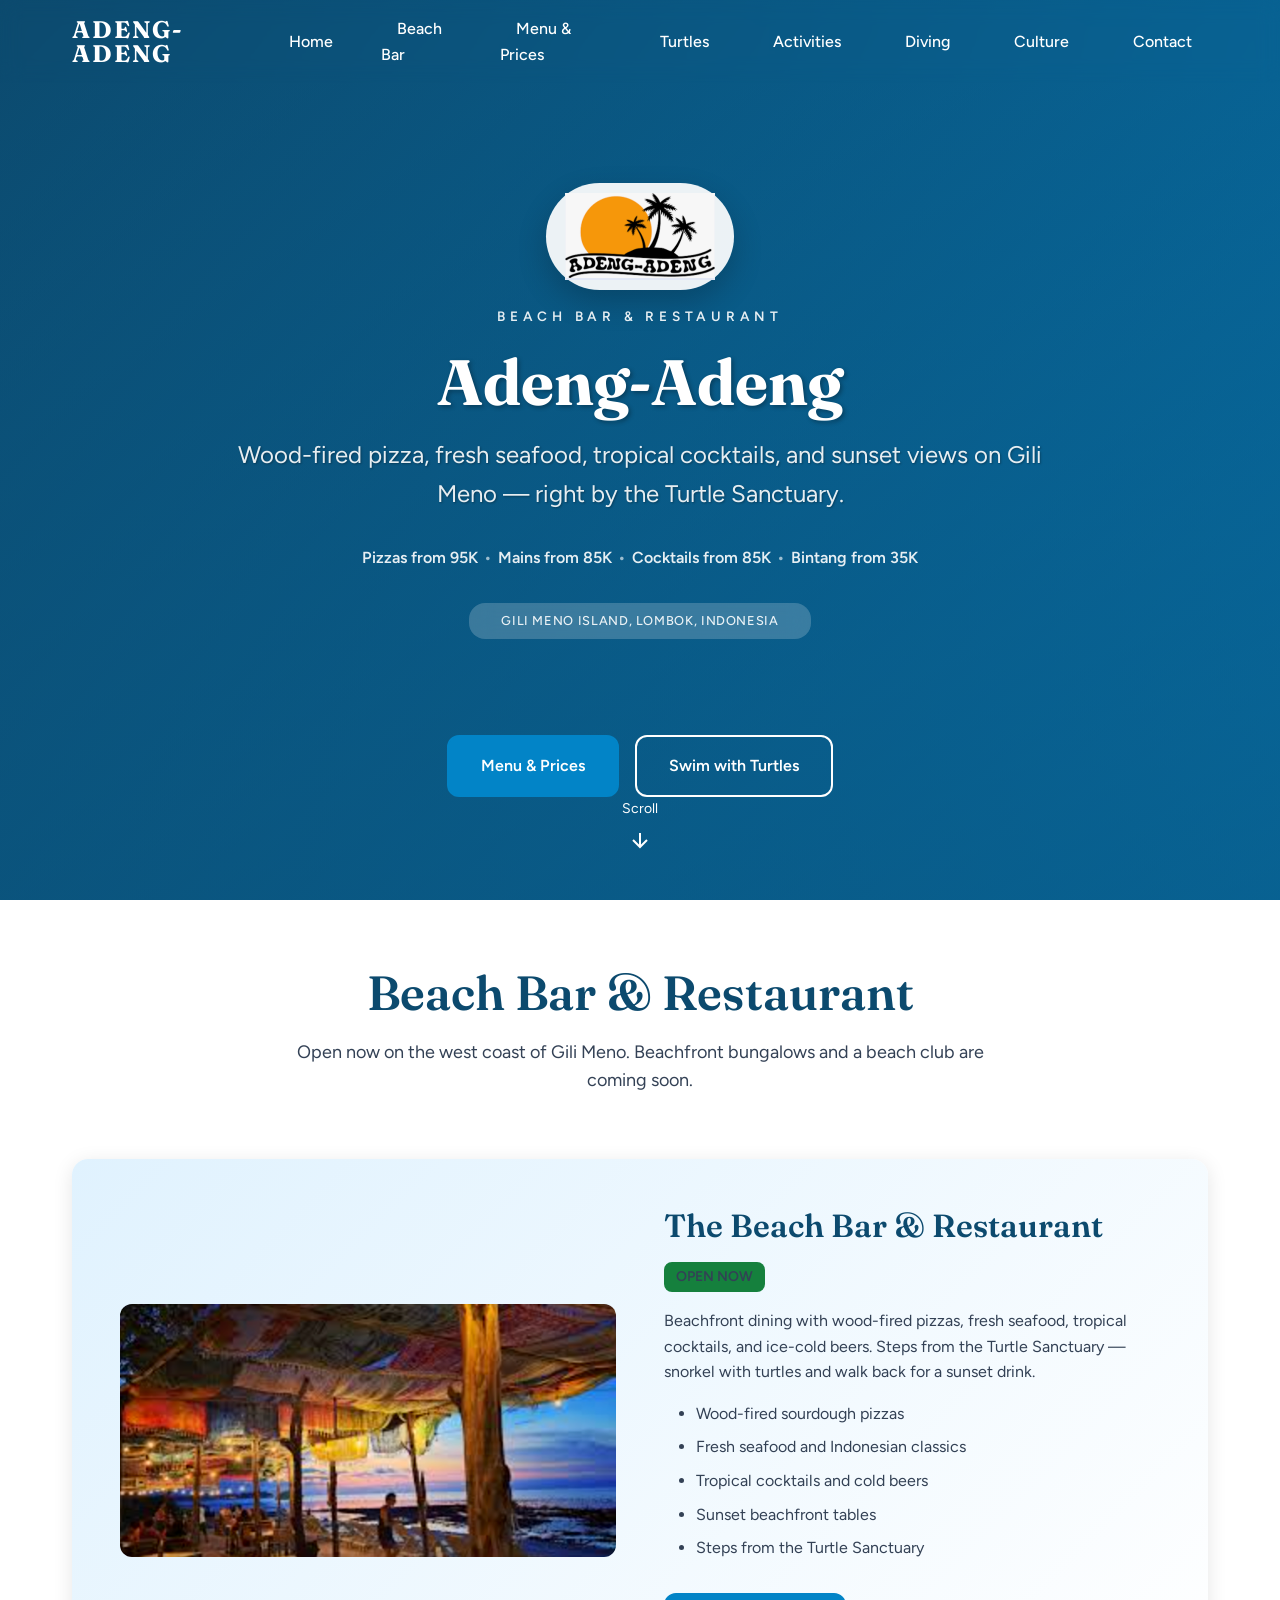
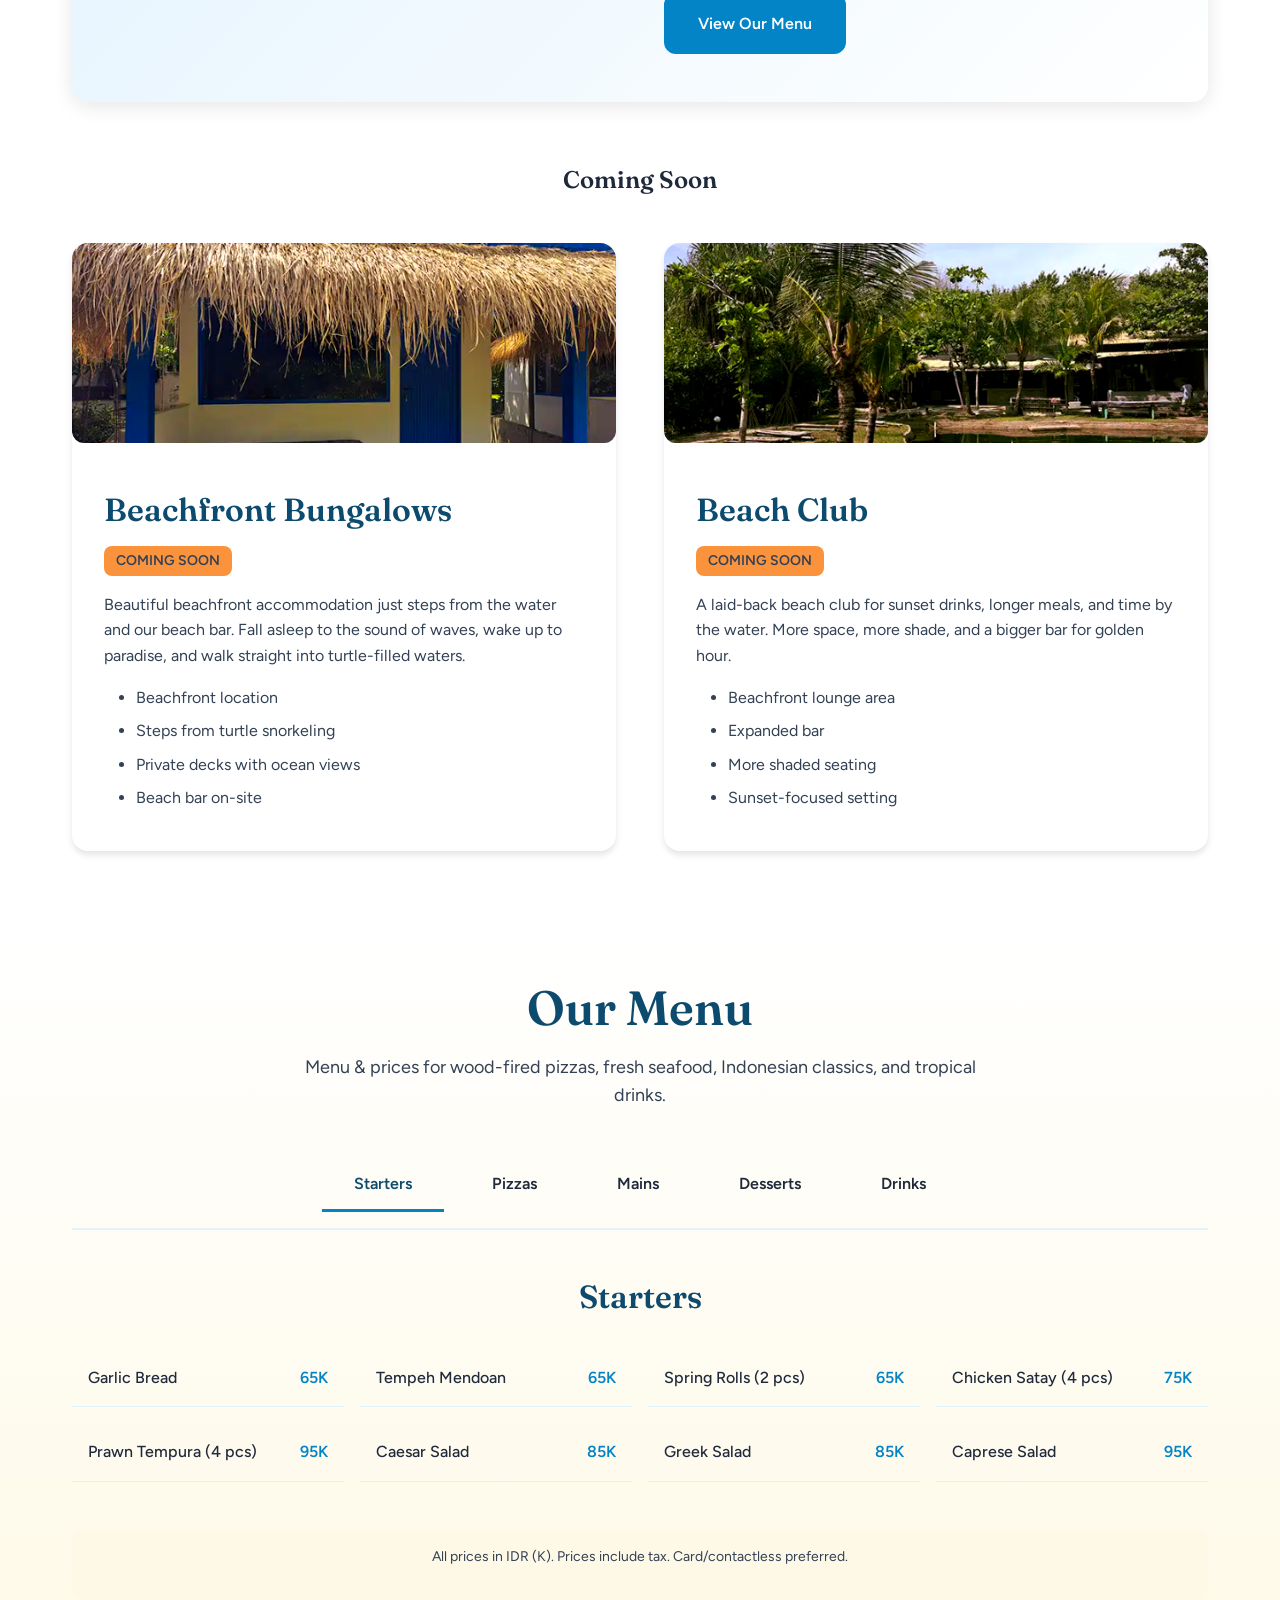
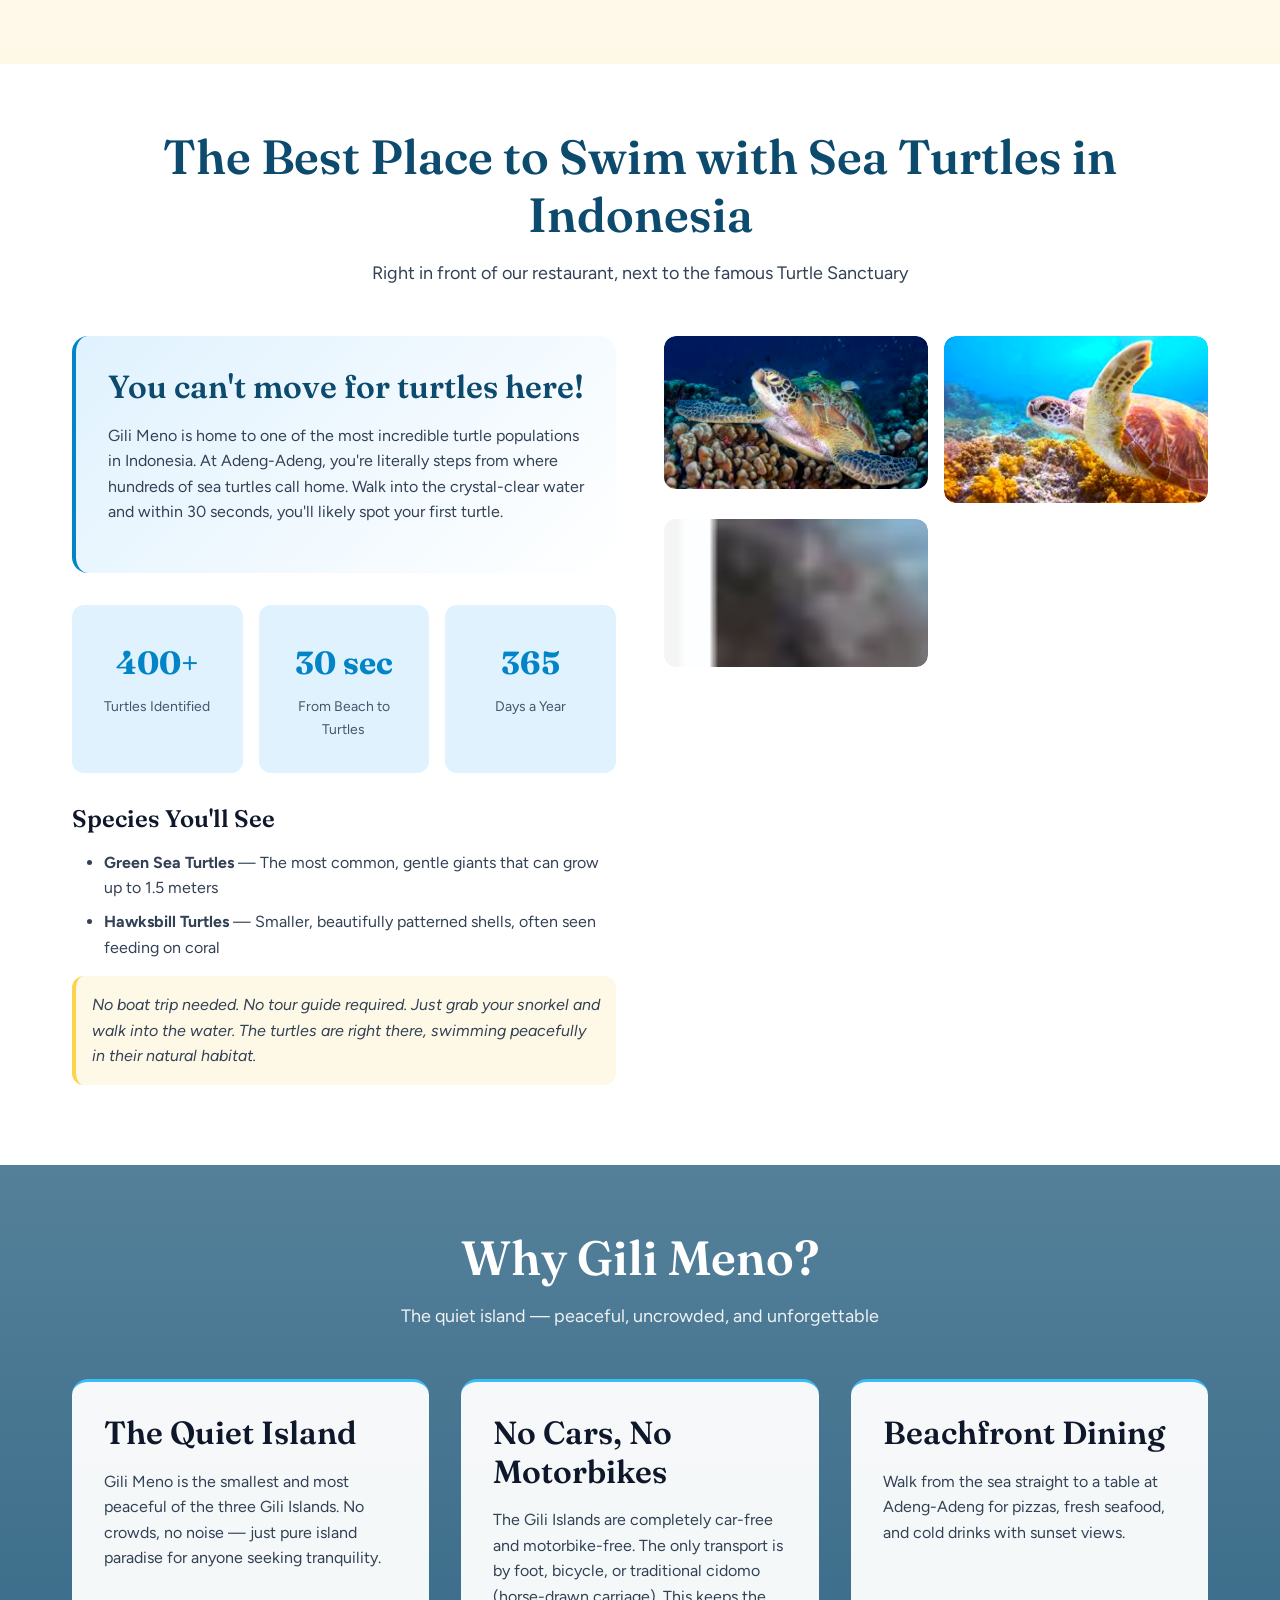
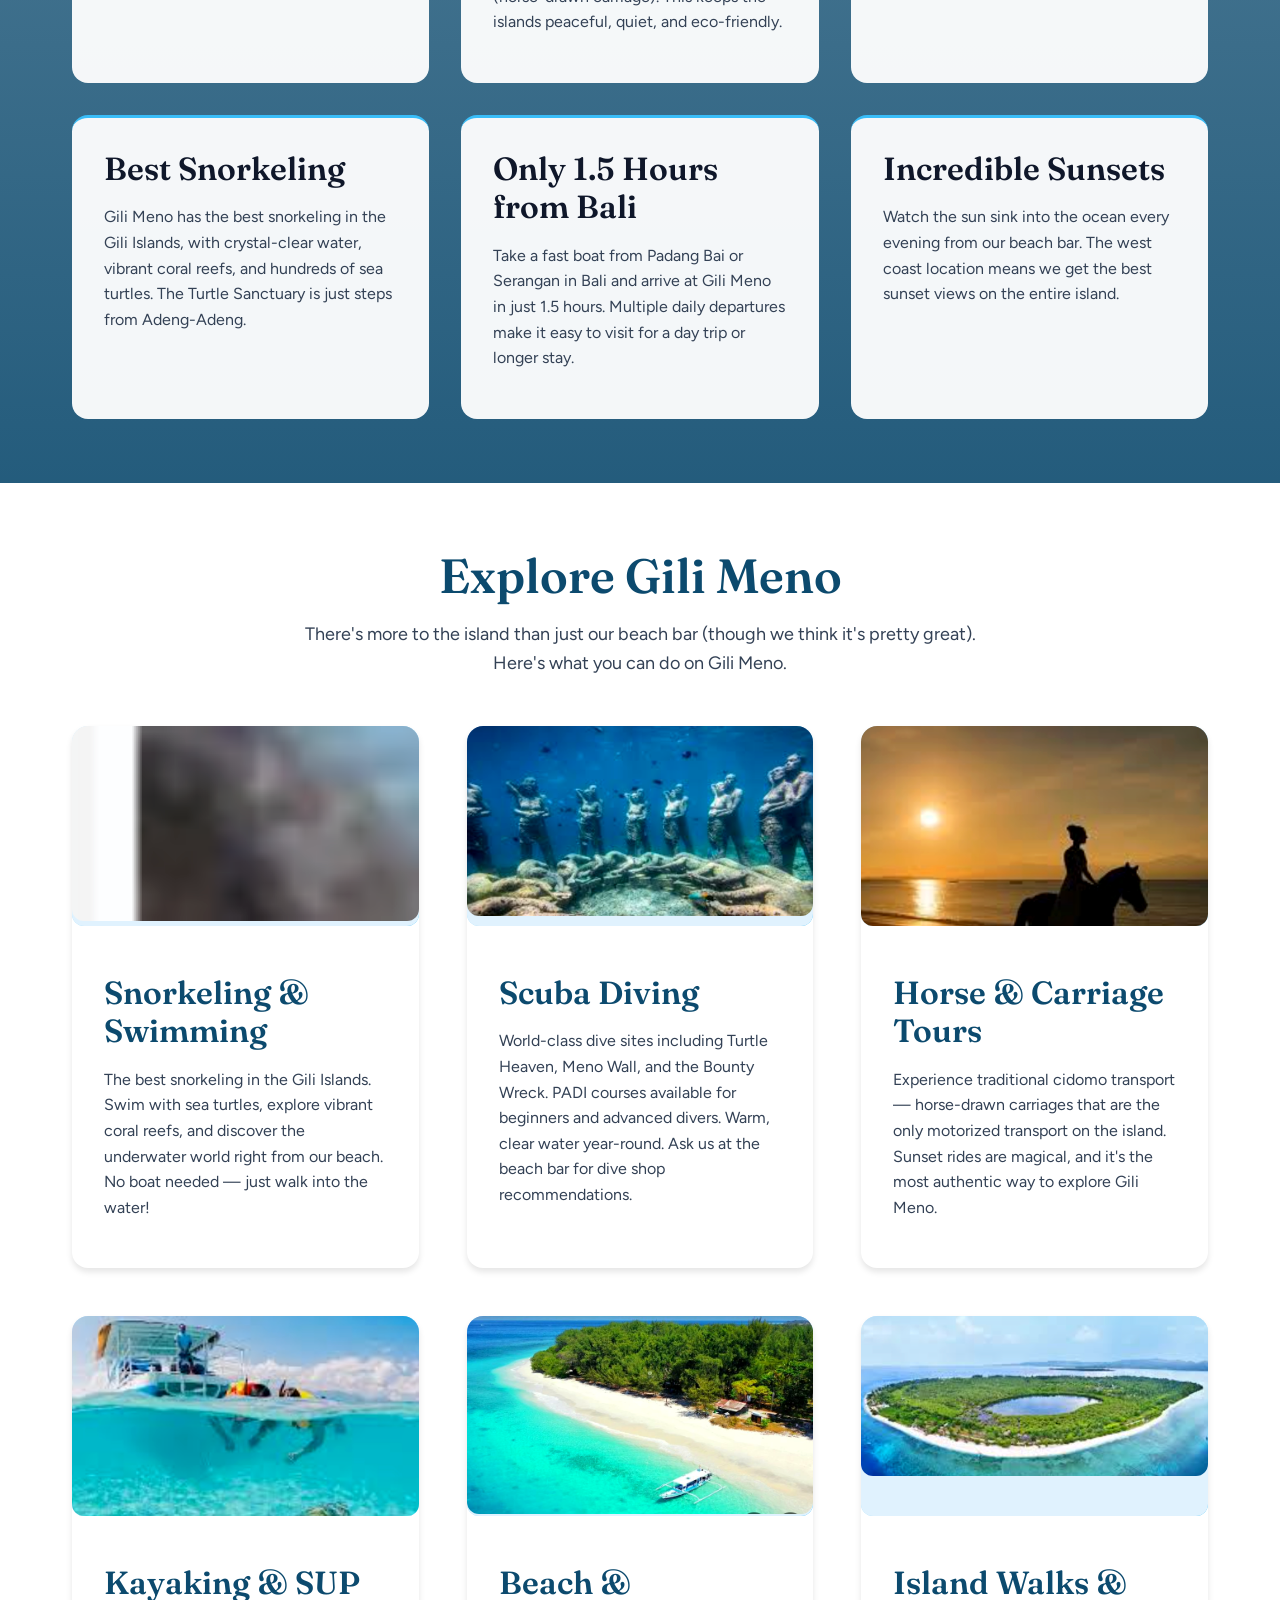
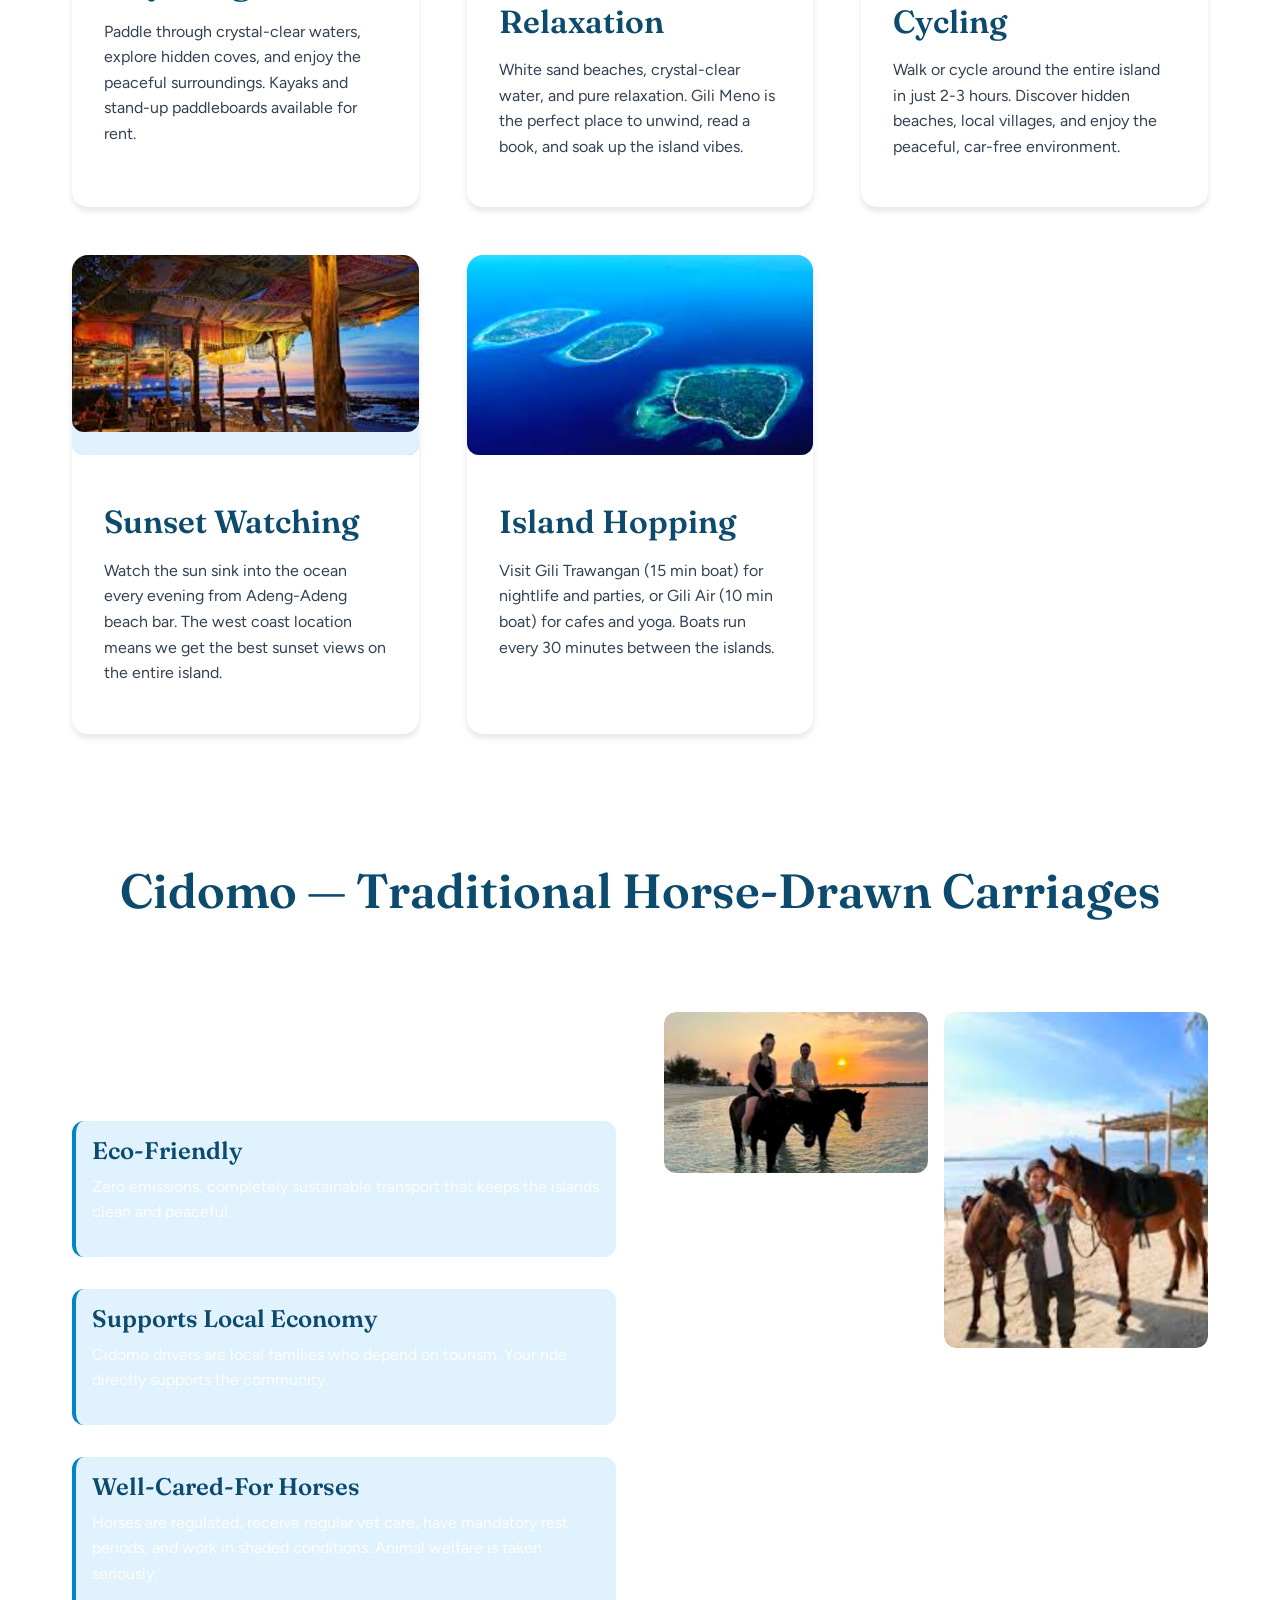
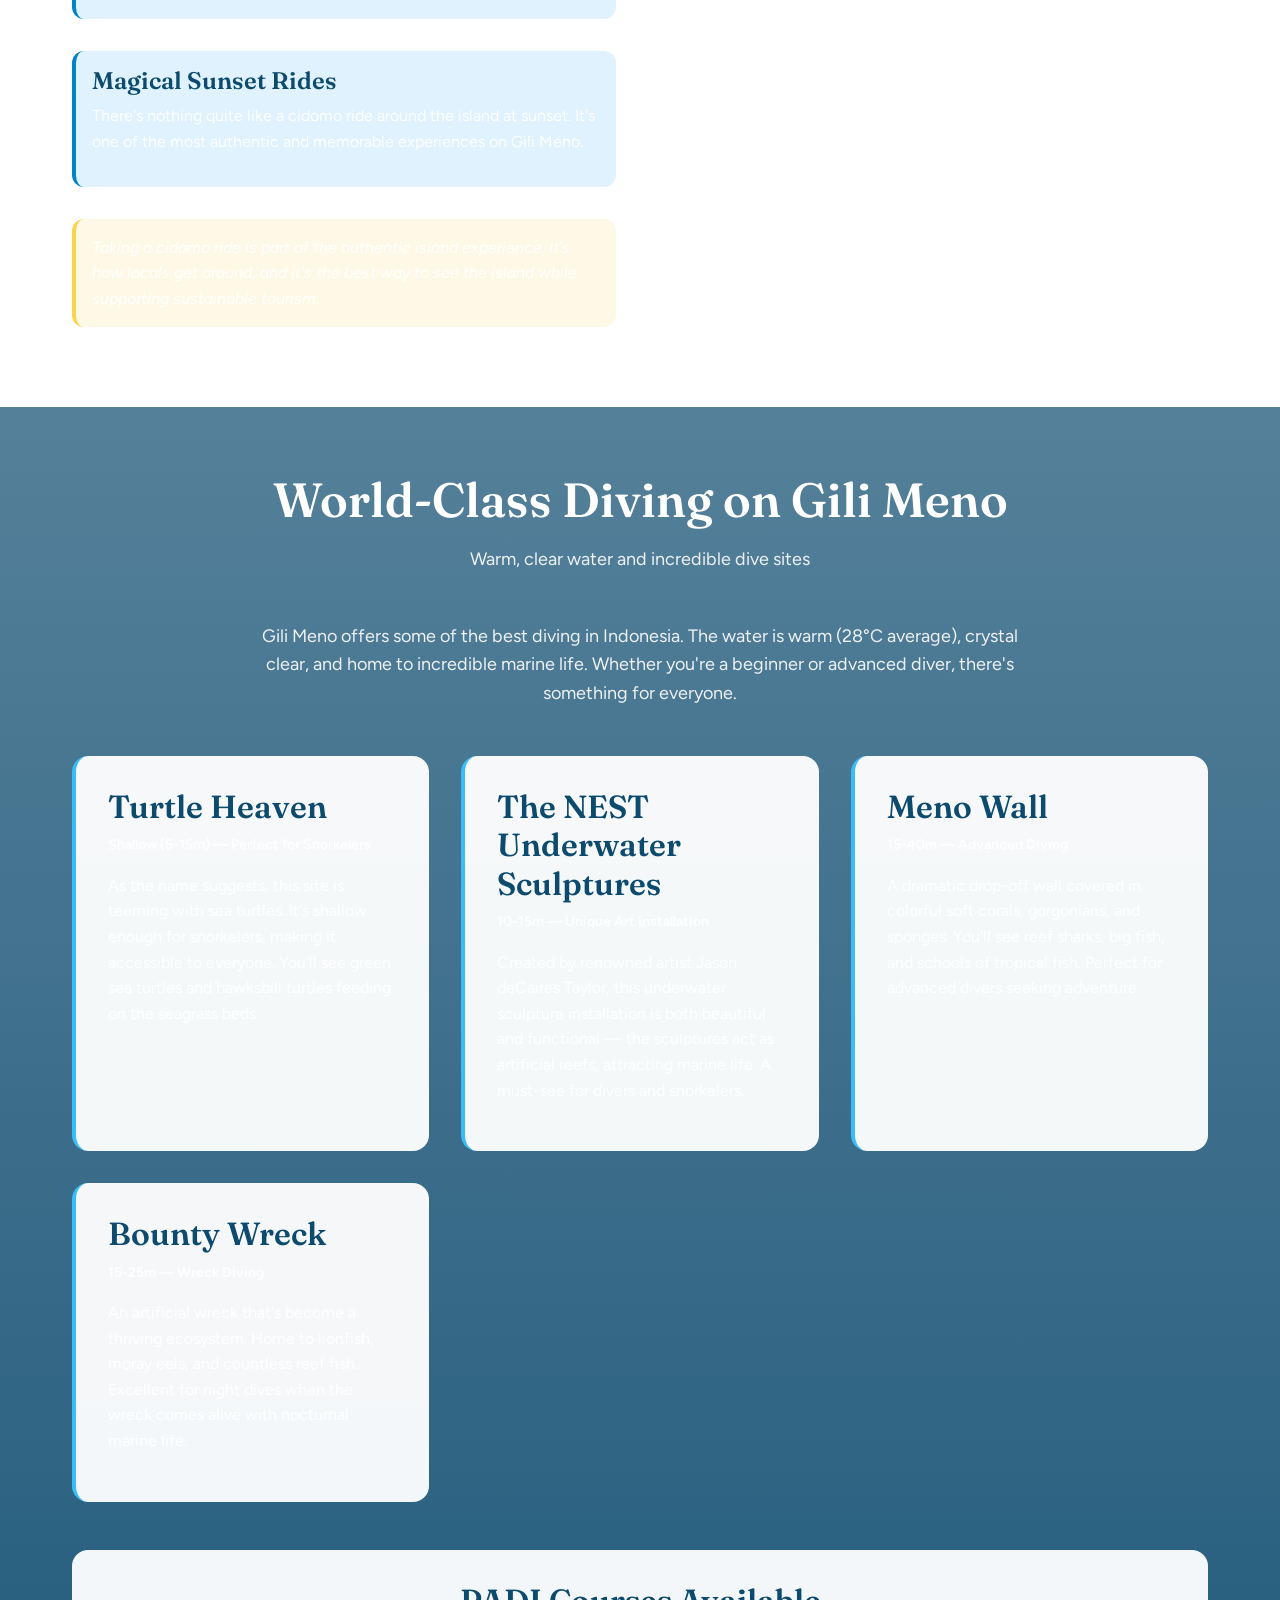
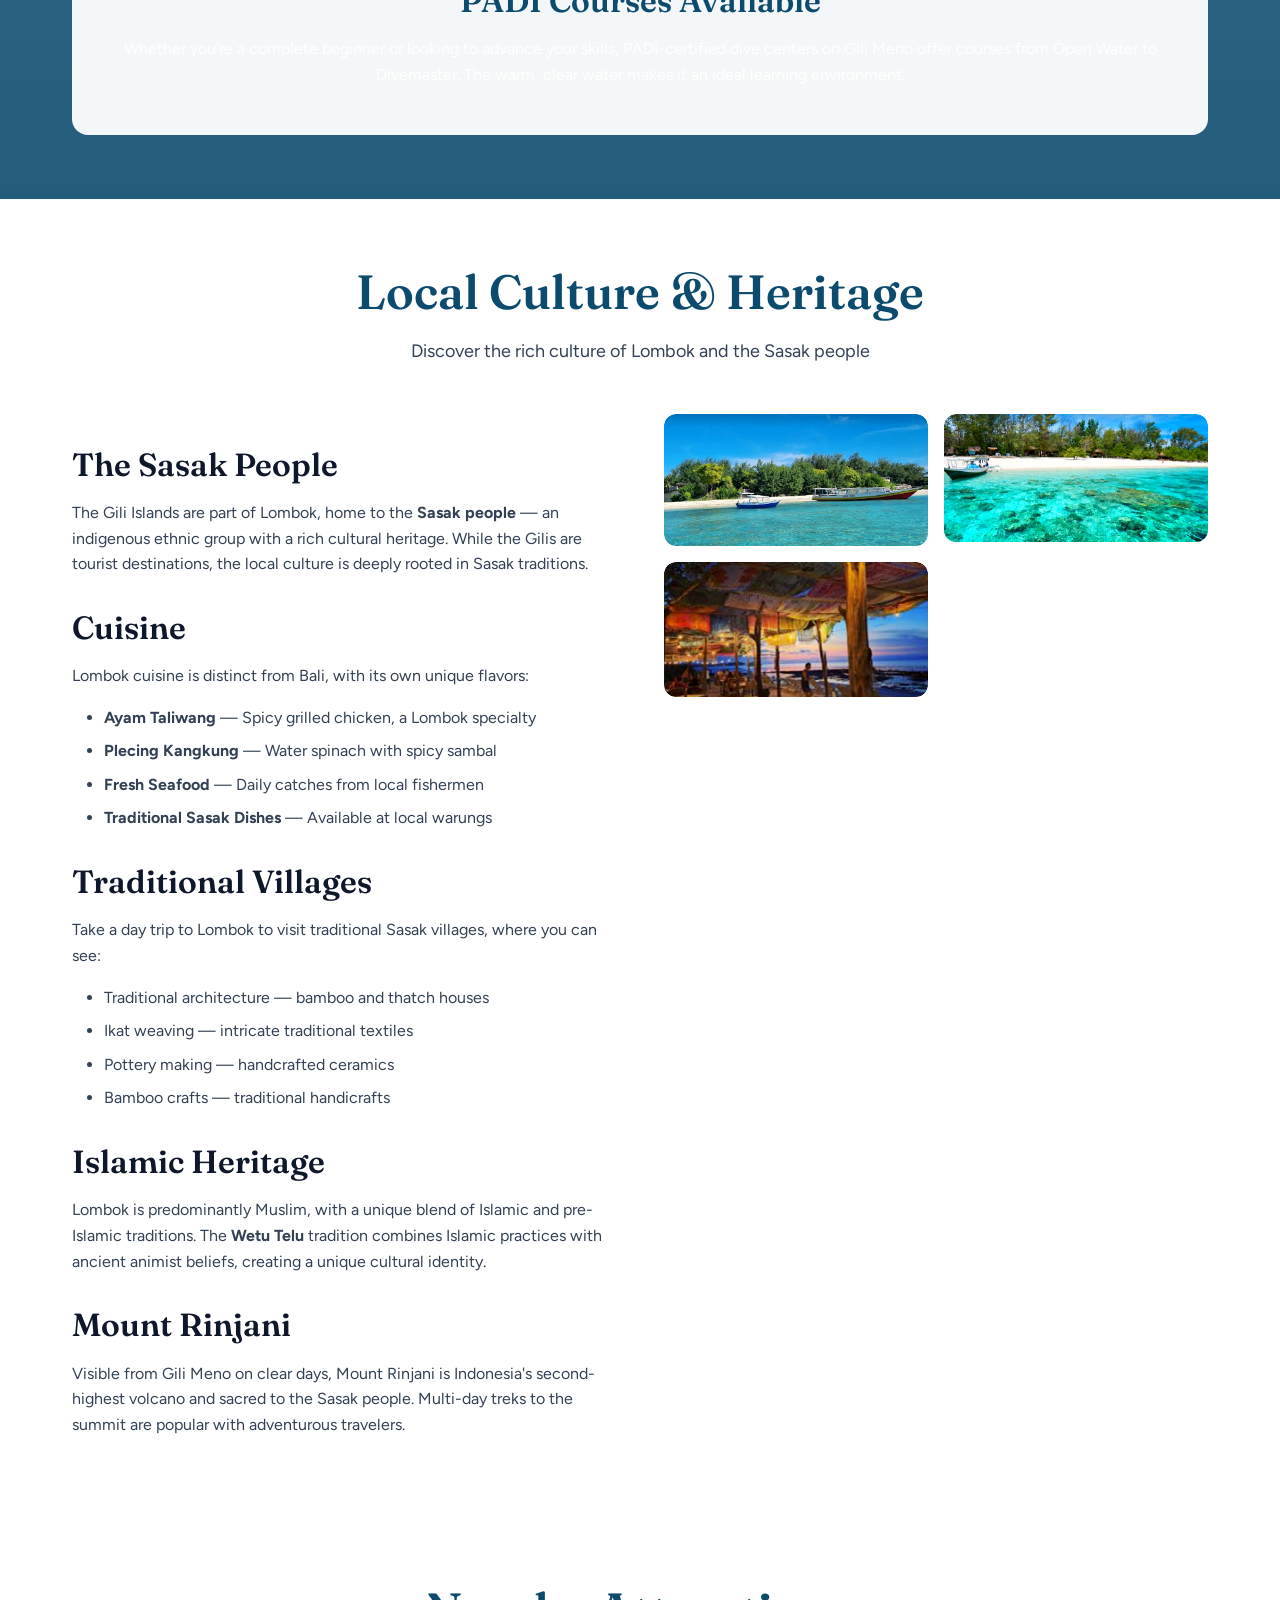
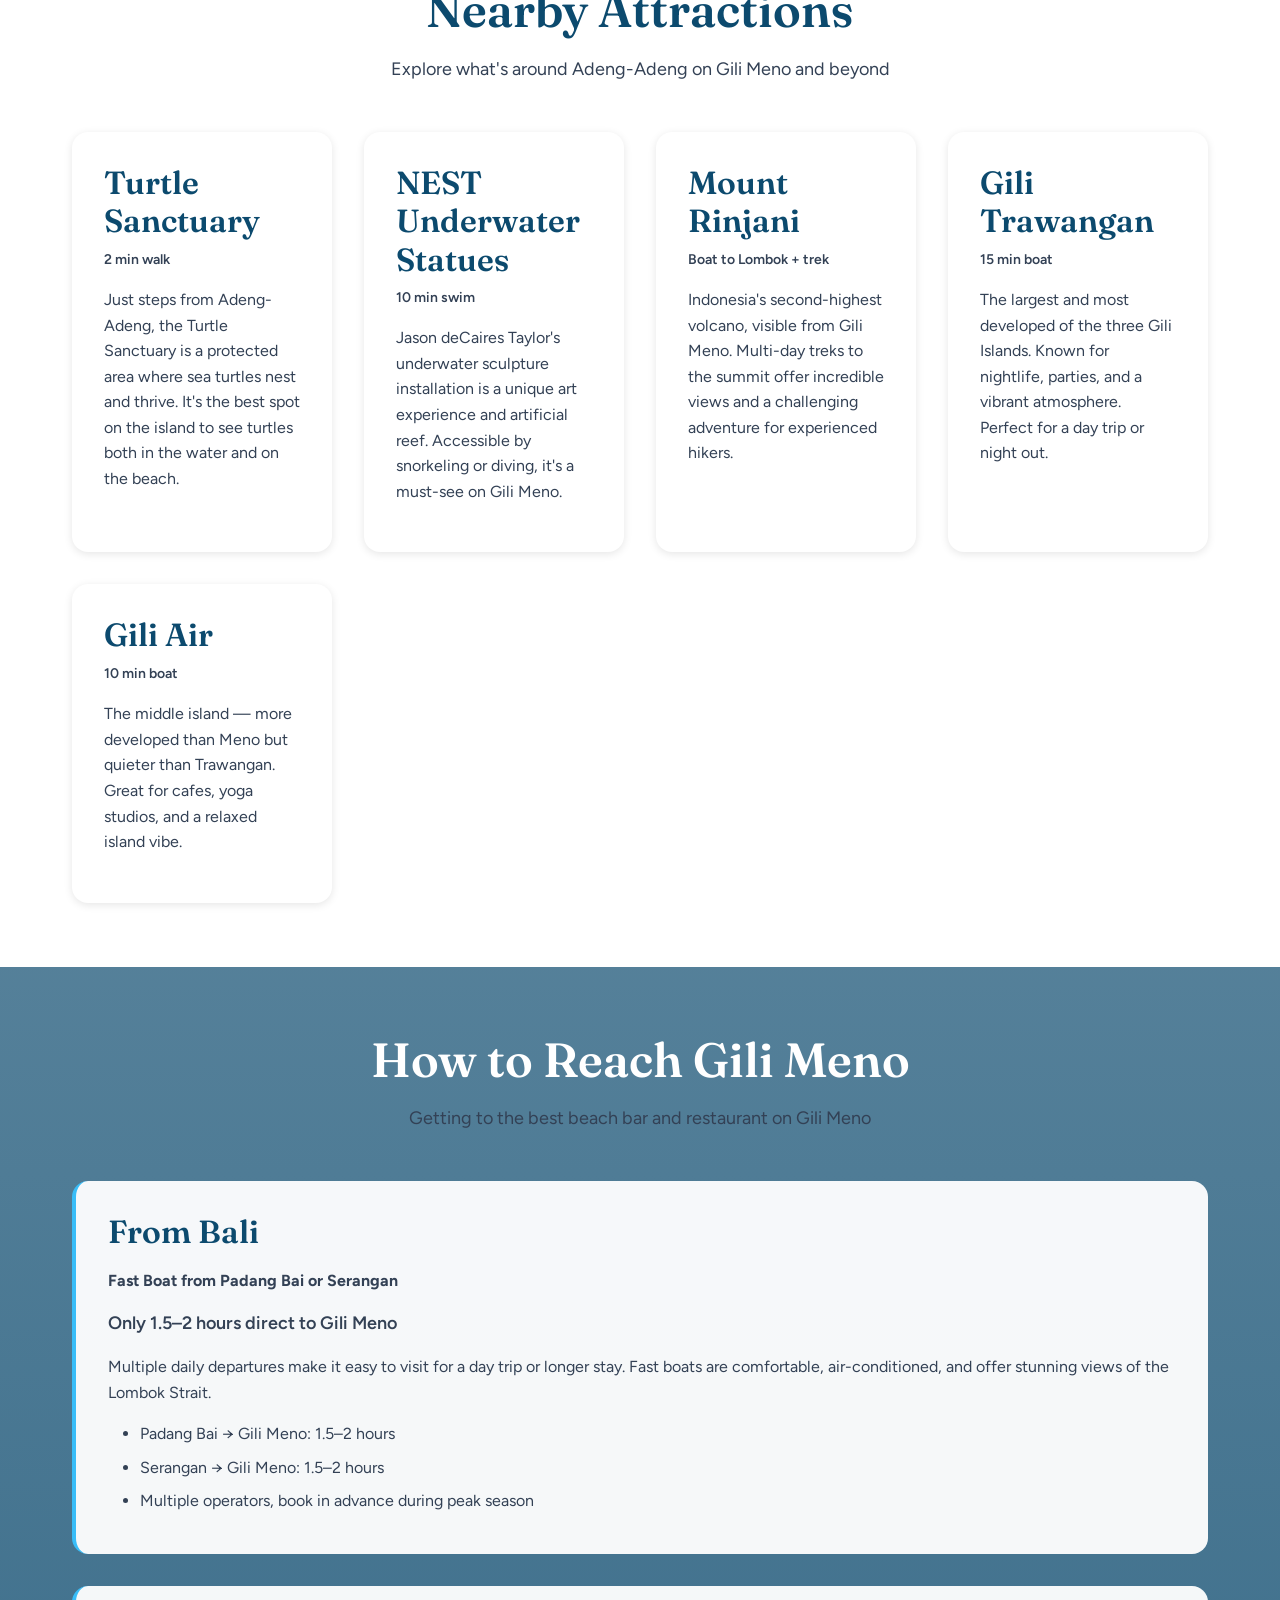
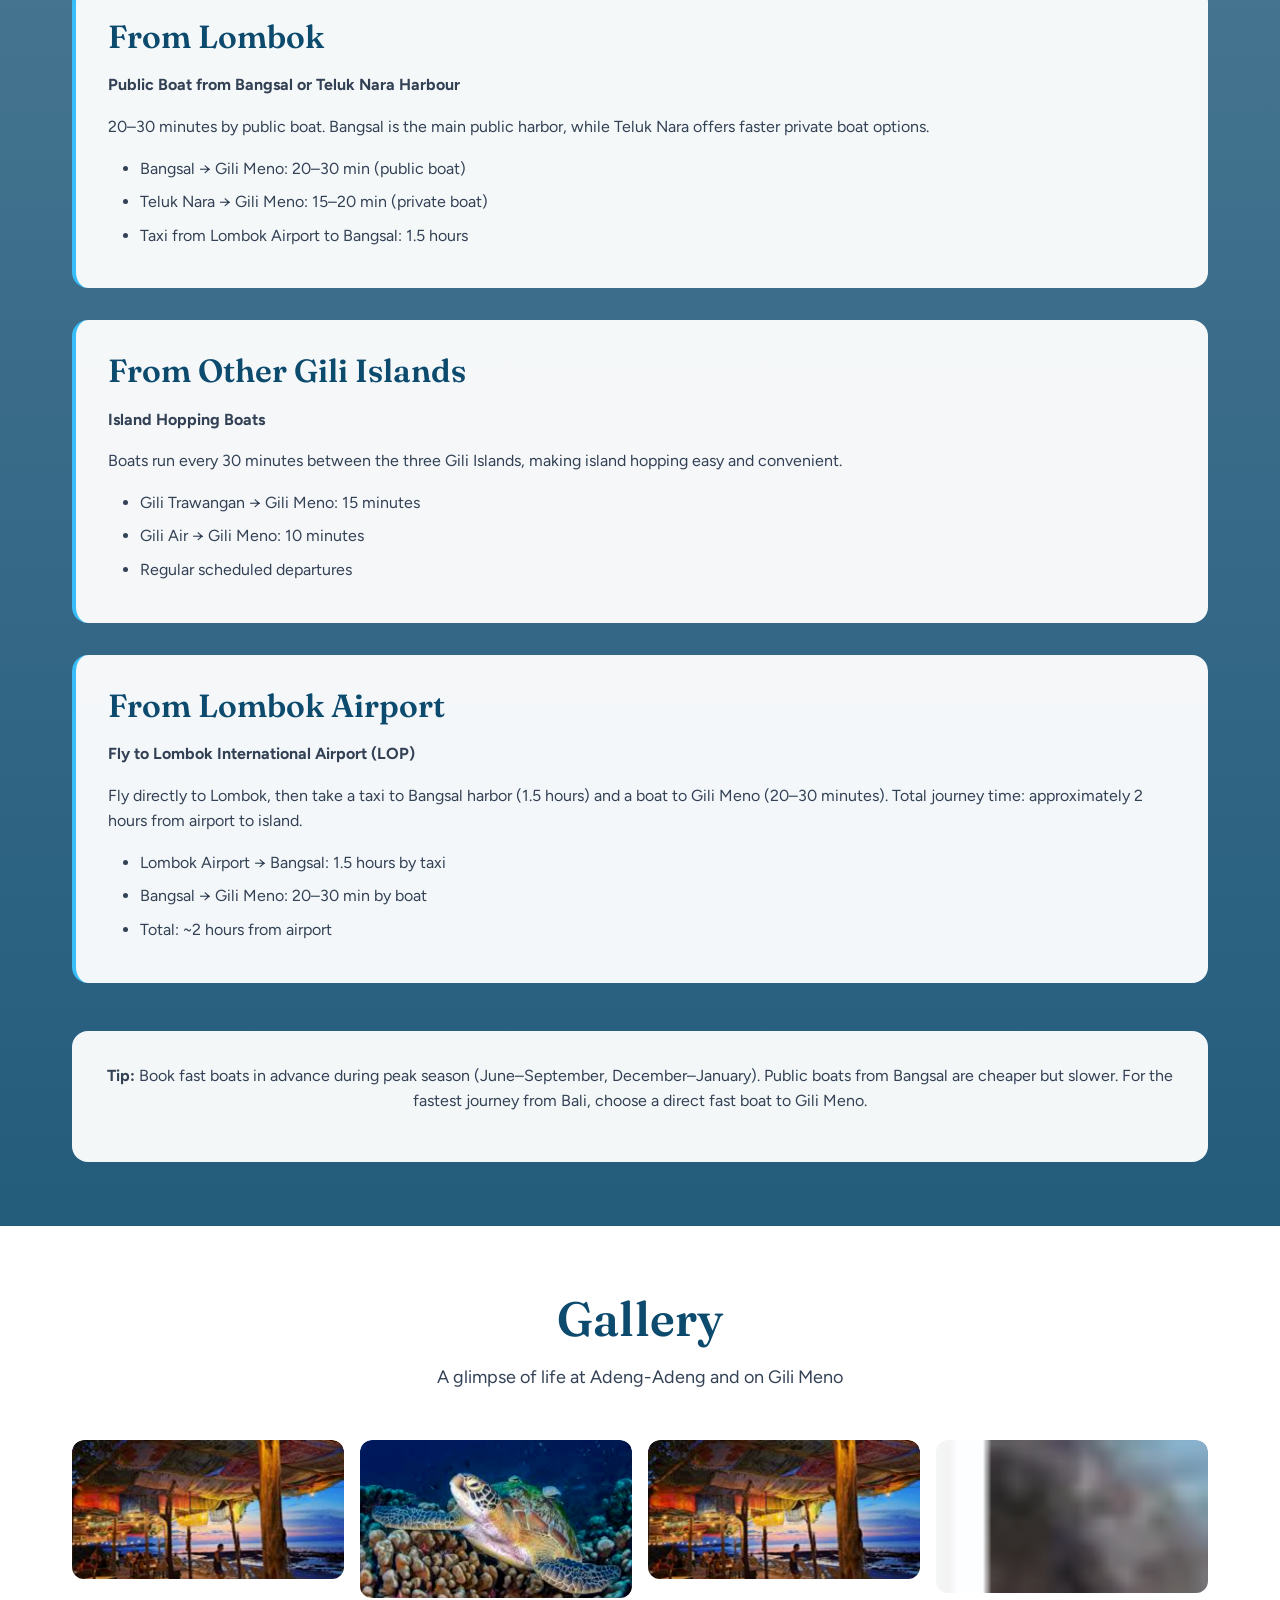
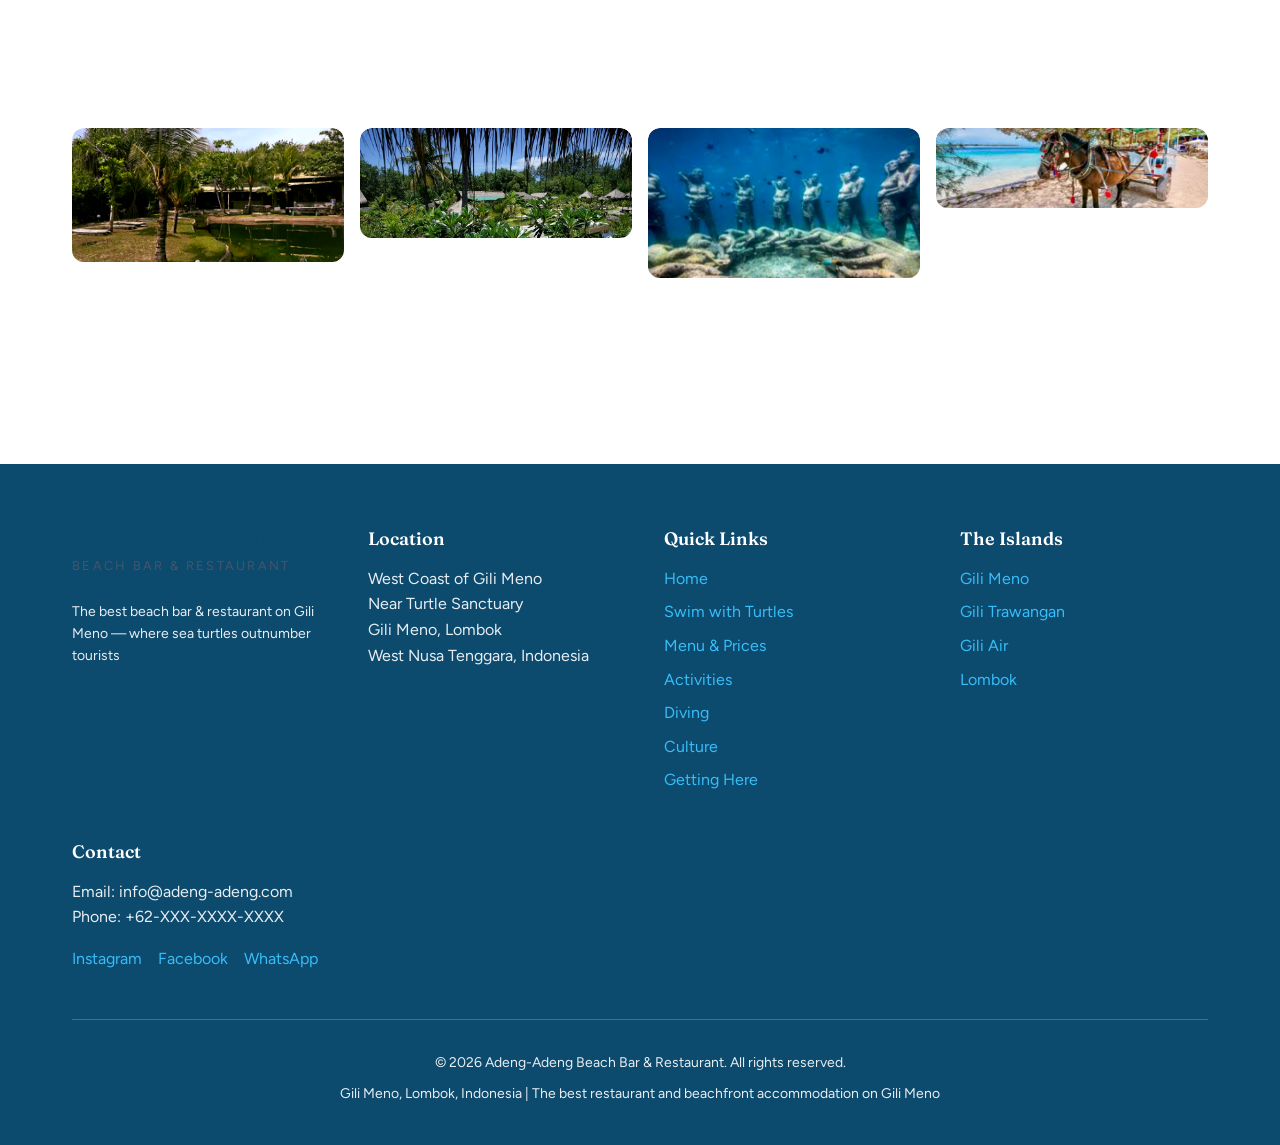
==== commit 5ac96ac0: "Fix getting-here text contrast and add hero logo" ====
--- a/index.html
+++ b/index.html
@@ -263,6 +263,11 @@
     <section class="hero" id="home">
         <div class="hero-overlay"></div>
         <div class="hero-content">
+            <div class="hero-brand">
+                <div class="brand-mark">
+                    <img src="Adeng Adeng Logo.png" alt="Adeng-Adeng logo" class="brand-logo">
+                </div>
+            </div>
             <p class="hero-kicker">Beach Bar & Restaurant</p>
             <h1 class="hero-title">Adeng-Adeng</h1>
             <p class="hero-subtitle">Wood-fired pizza, fresh seafood, tropical cocktails, and sunset views on Gili Meno — right by the Turtle Sanctuary.</p>
--- a/css/styles.css
+++ b/css/styles.css
@@ -79,7 +79,7 @@
     max-width: 100%;
 }
 
-img:not(.logo-img) {
+img:not(.logo-img):not(.brand-logo) {
     filter: var(--img-filter);
     border-radius: var(--radius-md);
     transition: transform var(--transition-slow), filter var(--transition-base);
@@ -88,7 +88,7 @@
     display: block;
 }
 
-img:not(.logo-img):hover {
+img:not(.logo-img):not(.brand-logo):hover {
     transform: scale(1.05);
     filter: var(--img-filter-hover);
 }
@@ -412,6 +412,28 @@
     padding: var(--spacing-md);
 }
 
+.hero-brand {
+    display: flex;
+    justify-content: center;
+    margin-bottom: var(--spacing-sm);
+}
+
+.brand-mark {
+    background-color: rgba(255, 255, 255, 0.92);
+    border-radius: 999px;
+    padding: 0.6rem 1.2rem;
+    box-shadow: 0 12px 30px rgba(0, 0, 0, 0.2);
+}
+
+.brand-logo {
+    max-width: 150px;
+    width: 100%;
+    height: auto;
+    display: block;
+    filter: none;
+    border-radius: 0;
+}
+
 .hero-kicker {
     font-size: 0.85rem;
     letter-spacing: 0.35em;
@@ -1150,12 +1172,17 @@
     margin-bottom: var(--spacing-sm);
 }
 
+.route-card p,
+.route-card li {
+    color: #475569 !important;
+}
+
 .route-details {
-    color: var(--white);
+    color: var(--text-mid);
 }
 
 .route-details p {
-    color: rgba(255, 255, 255, 0.95);
+    color: #475569;
     margin-bottom: var(--spacing-sm);
 }
 
@@ -1166,7 +1193,7 @@
 
 .route-details .highlight {
     font-weight: 600;
-    color: var(--sand-warm);
+    color: var(--ocean-deep);
     font-size: 1.125rem;
 }
 
@@ -1177,7 +1204,7 @@
 }
 
 .route-details li {
-    color: var(--white);
+    color: #475569;
     margin-bottom: var(--spacing-xs);
 }
 
@@ -1391,6 +1418,14 @@
         margin-bottom: var(--spacing-md);
     }
 
+    .brand-mark {
+        padding: 0.5rem 0.9rem;
+    }
+
+    .brand-logo {
+        max-width: 120px;
+    }
+
     .hero-kicker {
         letter-spacing: 0.25em;
     }
@@ -1595,6 +1630,14 @@
     
     .hero-subtitle {
         font-size: clamp(0.875rem, 4vw, 1.125rem);
+    }
+
+    .brand-mark {
+        padding: 0.45rem 0.75rem;
+    }
+
+    .brand-logo {
+        max-width: 110px;
     }
 
     .hero-kicker {
